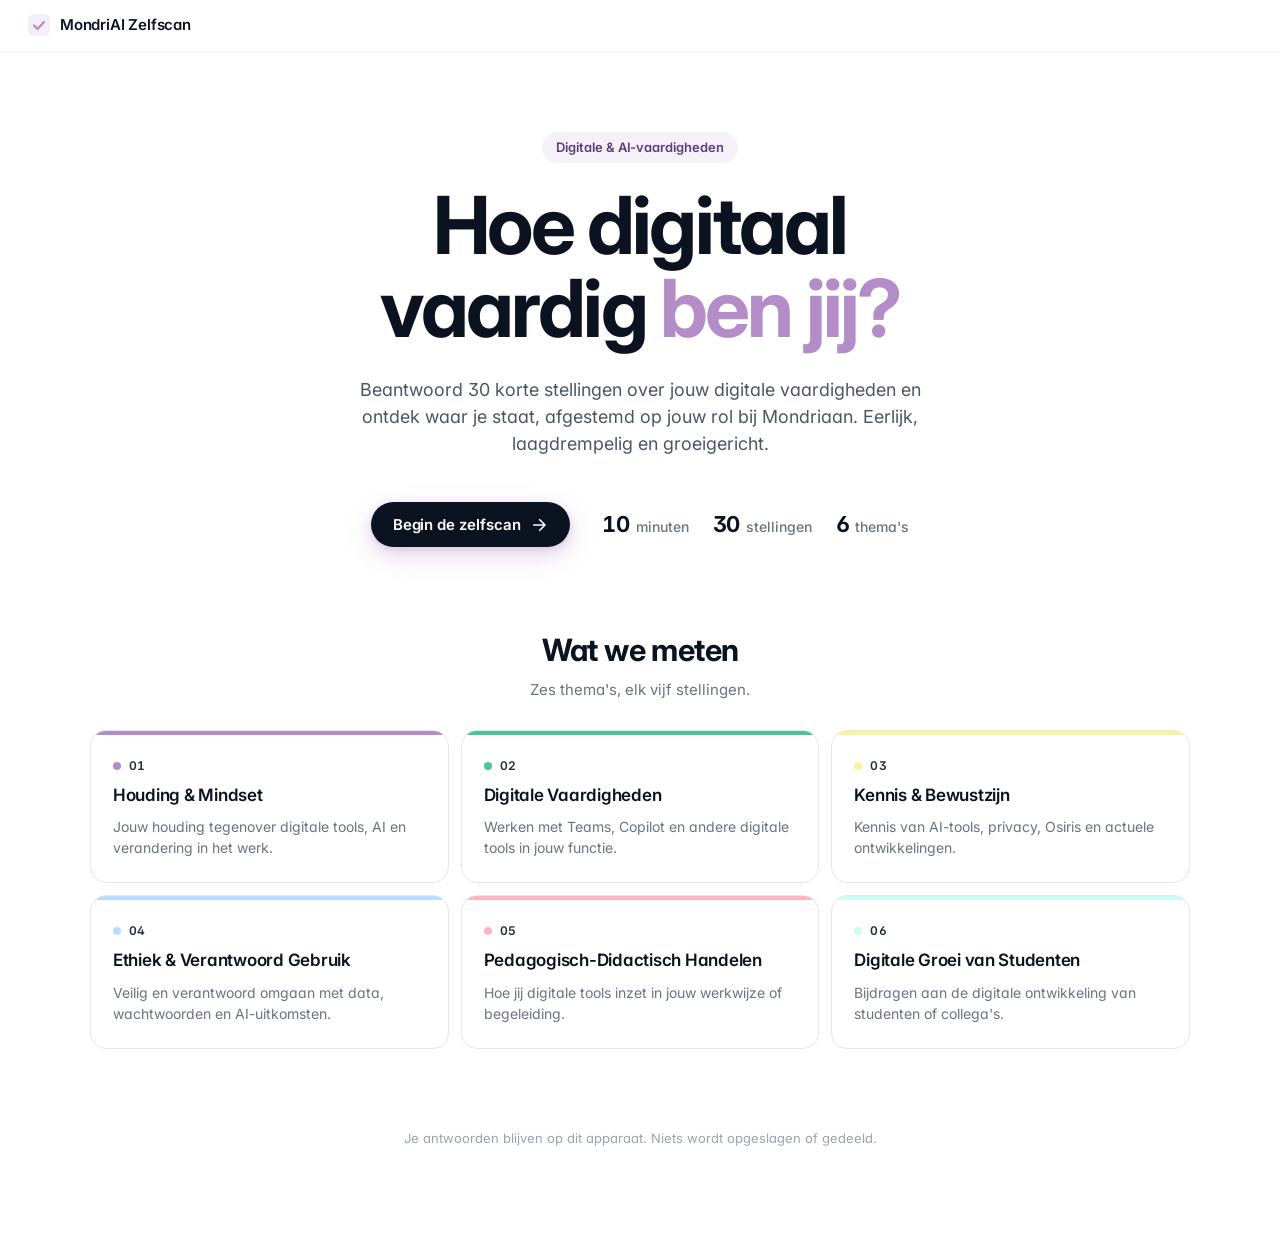
==== index.html @ 74b56e14 "Add files via upload" ====
<!DOCTYPE html>
<html lang="nl">
<head>
<meta charset="UTF-8">
<meta name="viewport" content="width=device-width, initial-scale=1.0">
<title>MondriAI Zelfscan: Digitale Vaardigheden</title>
<link rel="preconnect" href="https://fonts.googleapis.com">
<link rel="preconnect" href="https://fonts.gstatic.com" crossorigin>
<link href="https://fonts.googleapis.com/css2?family=Inter:wght@400;500;600;700;800&display=swap" rel="stylesheet">
<style>
*, *::before, *::after { box-sizing: border-box; margin: 0; padding: 0; }

:root {
  --accent:      #B48CC8;
  --accent-2:    #46C891;
  --soft-red:    #FFB4BE;
  --soft-yellow: #FFF09B;
  --soft-blue:   #B9DCFF;
  --accent-soft: color-mix(in oklab, var(--accent) 20%, white);
  --accent-tint: color-mix(in oklab, var(--accent) 12%, white);
  --accent-ink:  #5B3D7A;
  --bg:          #FFFFFF;
  --bg-2:        #FAFBFC;
  --surface:     #FFFFFF;
  --surface-2:   #F5F7FA;
  --ink:         #0B1220;
  --ink-2:       #1F2937;
  --ink-3:       #4B5563;
  --ink-mute:    #6B7280;
  --ink-faint:   #9CA3AF;
  --line:        #E5E7EB;
  --line-soft:   #F0F2F5;
  --shadow-sm:   0 1px 2px rgba(15,23,42,.04);
  --shadow-md:   0 2px 8px rgba(15,23,42,.06), 0 1px 2px rgba(15,23,42,.04);
  --shadow-lg:   0 16px 40px rgba(15,23,42,.08), 0 2px 8px rgba(15,23,42,.04);
  --shadow-accent: 0 8px 24px color-mix(in oklab, var(--accent) 38%, transparent),
                   0 2px 6px color-mix(in oklab, var(--accent) 28%, transparent);
}
html, body { min-height: 100vh; }
body {
  font-family: "Inter", -apple-system, BlinkMacSystemFont, "SF Pro Text", system-ui, sans-serif;
  background: var(--bg); color: var(--ink);
  font-size: 16px; line-height: 1.5;
  -webkit-font-smoothing: antialiased;
  font-feature-settings: "cv11","ss01";
  display: flex; flex-direction: column; min-height: 100vh;
}

/* ─── TOPBAR ─── */
.topbar {
  display: grid; grid-template-columns: 200px 1fr 200px;
  align-items: center; gap: 24px; padding: 14px 28px;
  background: color-mix(in oklab, var(--bg) 80%, transparent);
  backdrop-filter: saturate(180%) blur(20px);
  -webkit-backdrop-filter: saturate(180%) blur(20px);
  border-bottom: 1px solid var(--line-soft);
  position: sticky; top: 0; z-index: 10;
}
.brand { display: flex; align-items: center; gap: 10px; color: var(--accent); }
.brand-name { font-size: 15px; font-weight: 600; letter-spacing: -0.012em; color: var(--ink); }
.topbar-center { display: flex; align-items: center; justify-content: center; gap: 14px; }
.tb-counter { font-variant-numeric: tabular-nums; font-size: 13px; color: var(--ink-mute); font-weight: 500; white-space: nowrap; }
.tb-counter-current { color: var(--ink); font-weight: 700; }
.tb-progress { flex: 1; max-width: 260px; height: 4px; background: var(--line); border-radius: 999px; overflow: hidden; }
.tb-progress-fill { height: 100%; background: linear-gradient(90deg, var(--accent), var(--accent-2)); border-radius: 999px; transition: width .45s cubic-bezier(.2,.0,.1,1); }
.tb-theme { font-size: 13px; color: var(--ink-2); font-weight: 500; white-space: nowrap; overflow: hidden; text-overflow: ellipsis; max-width: 200px; }
.tb-label { font-size: 13px; color: var(--ink-mute); font-weight: 500; }
.topbar-end { display: flex; justify-content: flex-end; }

/* ─── BUTTONS ─── */
.btn-primary {
  appearance: none; border: 0; background: var(--ink); color: #fff;
  font-family: inherit; font-size: 15px; font-weight: 600; letter-spacing: -0.005em;
  padding: 13px 22px; border-radius: 999px; cursor: pointer;
  display: inline-flex; align-items: center; gap: 10px;
  box-shadow: var(--shadow-accent);
  transition: transform .12s ease, box-shadow .15s ease;
}
.btn-primary:hover { transform: translateY(-1px); box-shadow: 0 12px 28px color-mix(in oklab, var(--accent) 48%, transparent), 0 2px 8px color-mix(in oklab, var(--accent) 30%, transparent); }
.btn-primary:active { transform: translateY(0); }
.btn-primary:disabled { opacity: .45; cursor: not-allowed; transform: none; box-shadow: var(--shadow-sm); }
.btn-secondary {
  appearance: none; background: var(--surface); border: 1px solid var(--line); color: var(--ink);
  font-family: inherit; font-size: 15px; font-weight: 600;
  padding: 12px 22px; border-radius: 999px; cursor: pointer;
  box-shadow: var(--shadow-sm); transition: background .15s ease, border-color .15s ease;
}
.btn-secondary:hover { background: var(--surface-2); border-color: var(--ink-faint); }
.ghost-btn {
  appearance: none; background: transparent; border: 0; color: var(--ink-3);
  font-family: inherit; font-size: 14px; font-weight: 500; cursor: pointer;
  padding: 8px 12px; border-radius: 8px;
  display: inline-flex; align-items: center; gap: 6px;
  transition: background .12s ease, color .12s ease;
}
.ghost-btn:hover { background: var(--line-soft); color: var(--ink); }

kbd {
  display: inline-flex; align-items: center; justify-content: center;
  min-width: 18px; height: 20px; padding: 0 5px;
  background: var(--surface); border: 1px solid var(--line); border-bottom-width: 2px;
  border-radius: 5px; font: 600 11px/1 inherit; color: var(--ink-3);
}

/* ─── SCREENS ─── */
.screen { display: none; flex: 1; }
.screen.active { display: flex; flex-direction: column; }
@keyframes fadeUp { from { opacity:0; transform:translateY(12px); } to { opacity:1; transform:none; } }
.screen.active { animation: fadeUp .28s ease; }

/* ─── WELCOME ─── */
.welcome { flex: 1; width: 100%; flex-direction: column; align-items: center; padding: 80px 32px 96px; gap: 80px; }
.welcome-hero { max-width: 760px; width: 100%; text-align: center; display: flex; flex-direction: column; align-items: center; gap: 20px; }
.pre-title { display: inline-flex; align-items: center; padding: 6px 14px; background: var(--accent-tint); color: var(--accent-ink); border-radius: 999px; font-size: 13px; font-weight: 600; letter-spacing: -0.005em; }
.welcome-title { margin: 0; font-size: clamp(44px, 6.5vw, 80px); font-weight: 700; line-height: 1.04; letter-spacing: -0.035em; color: var(--ink); text-wrap: balance; }
.title-accent { color: var(--accent); }
.welcome-lead { margin: 8px 0 0; font-size: clamp(17px, 1.4vw, 20px); line-height: 1.5; color: var(--ink-3); max-width: 580px; text-wrap: pretty; }
.welcome-cta-row { margin-top: 24px; display: flex; align-items: center; gap: 32px; flex-wrap: wrap; justify-content: center; }
.welcome-stats { display: flex; align-items: center; gap: 24px; }
.stat { display: flex; align-items: baseline; gap: 6px; }
.stat-num { font-size: 22px; font-weight: 700; color: var(--ink); letter-spacing: -0.02em; font-variant-numeric: tabular-nums; }
.stat-label { font-size: 14px; color: var(--ink-mute); font-weight: 500; }
.welcome-themes { width: 100%; max-width: 1100px; display: flex; flex-direction: column; gap: 28px; }
.welcome-themes-head { text-align: center; display: flex; flex-direction: column; gap: 6px; }
.welcome-h2 { margin: 0; font-size: clamp(24px, 2.4vw, 32px); font-weight: 700; letter-spacing: -0.02em; color: var(--ink); }
.welcome-h2-sub { margin: 0; font-size: 15px; color: var(--ink-mute); }
.theme-grid { display: grid; grid-template-columns: repeat(3, 1fr); gap: 12px; }
.theme-card { background: var(--surface); border: 1px solid var(--line); border-radius: 16px; padding: 22px 22px 24px; display: flex; flex-direction: column; gap: 8px; transition: border-color .2s ease, transform .15s ease, box-shadow .2s ease; position: relative; overflow: hidden; }
.theme-card::before { content: ""; position: absolute; top: 0; left: 0; right: 0; height: 4px; background: var(--theme-tint, var(--accent)); }
.theme-card:hover { border-color: color-mix(in oklab, var(--theme-tint, var(--accent)) 40%, var(--line)); transform: translateY(-1px); box-shadow: var(--shadow-md); }
.theme-card-num { font-size: 12px; font-weight: 600; color: var(--ink-2); font-variant-numeric: tabular-nums; letter-spacing: 0.02em; display: inline-flex; align-items: center; gap: 8px; padding-top: 4px; }
.theme-card-num::before { content: ""; width: 8px; height: 8px; border-radius: 999px; background: var(--theme-tint, var(--accent)); }
.theme-card-name { font-size: 17px; font-weight: 600; color: var(--ink); letter-spacing: -0.015em; }
.theme-card-desc { font-size: 14px; color: var(--ink-mute); line-height: 1.5; }
.welcome-foot { font-size: 13px; color: var(--ink-faint); text-align: center; }

/* ─── ROLE ─── */
.role-screen { align-items: center; justify-content: center; padding: 48px 32px; overflow-y: auto; flex-direction: column; }
.role-wrap { max-width: 640px; width: 100%; display: flex; flex-direction: column; gap: 24px; }
.page-title { font-size: clamp(28px, 3.5vw, 42px); font-weight: 700; letter-spacing: -0.028em; line-height: 1.1; color: var(--ink); }
.page-sub { font-size: 16px; color: var(--ink-3); line-height: 1.55; }
.roles-grid { display: grid; grid-template-columns: repeat(2, 1fr); gap: 12px; }
.role-card { background: var(--surface); border: 1.5px solid var(--line); border-radius: 16px; padding: 22px; cursor: pointer; transition: border-color .15s ease, box-shadow .15s ease, transform .12s ease; display: flex; flex-direction: column; gap: 6px; }
.role-card:hover { border-color: var(--accent); box-shadow: 0 0 0 3px var(--accent-tint); transform: translateY(-1px); }
.role-card.selected { border-color: var(--accent); background: var(--accent-tint); box-shadow: 0 0 0 3px color-mix(in oklab, var(--accent) 18%, transparent); }
.rc-icon { font-size: 28px; margin-bottom: 4px; }
.rc-code { font-size: 11px; font-weight: 700; color: var(--accent-ink); letter-spacing: 0.06em; text-transform: uppercase; }
.rc-name { font-size: 16px; font-weight: 700; color: var(--ink); letter-spacing: -0.012em; }
.rc-desc { font-size: 13px; color: var(--ink-mute); line-height: 1.4; }

/* ─── QUESTION ─── */
.question { flex: 1; width: 100%; align-items: center; justify-content: center; padding: 40px 32px; flex-direction: column; }
.question-container { width: 100%; max-width: 760px; display: flex; flex-direction: column; gap: 32px; }
.question-meta { display: flex; align-items: center; justify-content: space-between; }
.theme-tag { display: inline-flex; align-items: center; gap: 10px; padding: 6px 14px 6px 8px; background: var(--theme-tint, var(--accent-tint)); color: var(--ink); border-radius: 999px; font-size: 13px; font-weight: 600; letter-spacing: -0.005em; }
.theme-tag-num { font-variant-numeric: tabular-nums; background: rgba(255,255,255,.6); color: var(--ink); width: 22px; height: 22px; border-radius: 999px; display: grid; place-items: center; font-size: 11px; font-weight: 700; }
.theme-dots { display: flex; align-items: center; gap: 8px; }
.theme-dot { width: 8px; height: 8px; border-radius: 999px; background: var(--line); transition: all .25s ease; flex-shrink: 0; }
.theme-dot.is-current { background: var(--accent); width: 24px; }
.theme-dot.is-done { background: color-mix(in oklab, var(--accent) 50%, var(--line)); }
.question-text { margin: 0; font-size: clamp(28px, 3.6vw, 44px); font-weight: 700; line-height: 1.12; letter-spacing: -0.025em; color: var(--ink); text-wrap: balance; }
.choices { display: grid; grid-template-columns: 1fr 1fr 1fr; gap: 12px; }
.choice {
  appearance: none; background: var(--surface); border: 1.5px solid var(--line);
  border-radius: 16px; padding: 22px 18px;
  display: flex; flex-direction: column; align-items: center; gap: 8px;
  cursor: pointer; font-family: inherit; color: var(--ink);
  transition: all .15s ease;
}
.choice:hover { transform: translateY(-1px); }
.choice-nee:hover { background: color-mix(in oklab, var(--soft-red) 35%, white); border-color: var(--soft-red); }
.choice-misschien:hover { background: color-mix(in oklab, var(--soft-yellow) 35%, white); border-color: var(--soft-yellow); }
.choice-ja:hover { background: color-mix(in oklab, var(--accent-2) 18%, white); border-color: var(--accent-2); }
.choice.is-selected { transform: translateY(-1px); box-shadow: 0 10px 24px rgba(15,23,42,.08), 0 2px 6px rgba(15,23,42,.04); }
.choice-nee.is-selected { background: var(--soft-red); border-color: var(--soft-red); }
.choice-misschien.is-selected { background: var(--soft-yellow); border-color: var(--soft-yellow); }
.choice-ja.is-selected { background: var(--accent-2); border-color: var(--accent-2); }
.choice.is-selected .choice-key { background: rgba(255,255,255,.5); border-color: transparent; }
.choice-label { font-size: 18px; font-weight: 600; letter-spacing: -0.015em; }
.choice-key { display: inline-flex; align-items: center; justify-content: center; min-width: 22px; height: 22px; padding: 0 8px; background: var(--surface); border: 1px solid var(--line); border-bottom-width: 2px; border-radius: 6px; font-size: 12px; font-weight: 600; color: var(--ink-mute); }
.question-foot { display: flex; justify-content: space-between; align-items: center; }
.keyboard-hint { font-size: 13px; color: var(--ink-mute); display: inline-flex; align-items: center; gap: 6px; }

/* ─── KNOWLEDGE CHECK ─── */
.kq-screen { align-items: center; justify-content: center; padding: 40px 32px; overflow-y: auto; flex-direction: column; }
.kq-wrap { max-width: 640px; width: 100%; display: flex; flex-direction: column; gap: 12px; }
.kq-card { background: var(--surface); border: 1px solid var(--line); border-radius: 16px; padding: 28px; box-shadow: var(--shadow-md); }
.kq-header { display: flex; align-items: center; justify-content: space-between; margin-bottom: 14px; }
.kq-dom-info { display: flex; align-items: center; gap: 10px; }
.kq-dom-icon { font-size: 20px; }
.kq-dom-name { font-size: 15px; font-weight: 700; color: var(--ink); letter-spacing: -0.01em; }
.kq-level-badge { background: var(--accent-tint); color: var(--accent-ink); border-radius: 8px; padding: 5px 12px; font-size: 12px; font-weight: 700; letter-spacing: 0.02em; }
.kq-dom-dots { display: flex; gap: 8px; margin-bottom: 20px; }
.kq-dom-dot { width: 8px; height: 8px; border-radius: 999px; background: var(--line); transition: all .25s; flex-shrink: 0; }
.kq-dom-dot.done { background: color-mix(in oklab, var(--accent) 50%, var(--line)); }
.kq-dom-dot.active { background: var(--accent); width: 24px; }
.kq-q { font-size: 19px; font-weight: 700; color: var(--ink); line-height: 1.4; margin-bottom: 20px; letter-spacing: -0.012em; }
.kq-opts { display: flex; flex-direction: column; gap: 9px; }
.kq-opt { padding: 14px 18px; border: 1.5px solid var(--line); border-radius: 12px; cursor: pointer; font-size: 14px; font-family: inherit; transition: all .15s; background: var(--surface); text-align: left; font-weight: 500; color: var(--ink); width: 100%; }
.kq-opt:hover:not(:disabled) { border-color: var(--accent); background: var(--accent-tint); }
.kq-opt.correct { border-color: var(--accent-2); background: color-mix(in oklab, var(--accent-2) 15%, white); font-weight: 600; }
.kq-opt.wrong { border-color: var(--soft-red); background: color-mix(in oklab, var(--soft-red) 25%, white); font-weight: 600; }
.kq-opt.reveal { border-color: var(--accent-2); background: color-mix(in oklab, var(--accent-2) 10%, white); }
.kq-opt:disabled { cursor: default; }
.kq-exp { padding: 14px 16px; border-radius: 12px; font-size: 13px; line-height: 1.55; font-weight: 500; margin-top: 12px; }
.kq-exp.good { background: color-mix(in oklab, var(--accent-2) 12%, white); color: var(--ink-3); border: 1px solid color-mix(in oklab, var(--accent-2) 35%, white); }
.kq-exp.bad { background: color-mix(in oklab, var(--soft-red) 15%, white); color: var(--ink-3); border: 1px solid color-mix(in oklab, var(--soft-red) 40%, white); }
.kq-skip { text-align: center; font-size: 13px; color: var(--ink-faint); cursor: pointer; padding: 8px; }
.kq-skip:hover { color: var(--ink-mute); text-decoration: underline; }

/* ─── REPORT ─── */
.report-screen { padding: 56px 32px 96px; overflow-y: auto; justify-content: center; flex-direction: column; align-items: center; }
.report-container { width: 100%; max-width: 880px; display: flex; flex-direction: column; gap: 56px; }
.result-hero { text-align: center; display: flex; flex-direction: column; align-items: center; gap: 16px; }
.result-title { margin: 0; font-size: clamp(40px, 5.5vw, 64px); font-weight: 700; line-height: 1.05; letter-spacing: -0.03em; color: var(--ink); text-wrap: balance; }
.result-lead { margin: 0; font-size: 17px; line-height: 1.55; color: var(--ink-3); max-width: 560px; text-wrap: pretty; }
.score-card { margin-top: 16px; width: 100%; background: var(--surface); border: 1px solid var(--line); border-radius: 24px; padding: 32px 32px 28px; box-shadow: var(--shadow-md); display: flex; flex-direction: column; align-items: center; gap: 20px; }
.score-main { display: flex; align-items: baseline; gap: 4px; }
.score-num { font-size: clamp(72px, 9vw, 108px); font-weight: 700; color: var(--ink); letter-spacing: -0.04em; line-height: 1; font-variant-numeric: tabular-nums; }
.score-of { font-size: 22px; font-weight: 600; color: var(--ink-faint); letter-spacing: -0.02em; }
.score-bar { width: 100%; max-width: 360px; height: 8px; background: var(--line); border-radius: 999px; overflow: hidden; }
.score-bar-fill { height: 100%; background: linear-gradient(90deg, var(--accent), var(--accent-2)); border-radius: 999px; transition: width 1s cubic-bezier(.2,.0,.1,1); }
.score-meta { display: flex; align-items: stretch; gap: 28px; width: 100%; max-width: 520px; justify-content: center; margin-top: 4px; }
.score-meta-item { display: flex; flex-direction: column; gap: 2px; text-align: center; flex: 1; }
.score-meta-label { font-size: 12px; color: var(--ink-mute); font-weight: 500; text-transform: uppercase; letter-spacing: 0.04em; }
.score-meta-val { font-size: 15px; color: var(--ink); font-weight: 600; letter-spacing: -0.01em; }
.score-meta-divider { width: 1px; background: var(--line); }
.result-section { display: flex; flex-direction: column; gap: 20px; }
.result-section-head { display: flex; flex-direction: column; gap: 4px; }
.result-h2 { margin: 0; font-size: clamp(22px, 2.2vw, 28px); font-weight: 700; letter-spacing: -0.022em; color: var(--ink); }
.result-h2-sub { margin: 0; font-size: 15px; color: var(--ink-mute); }
.result-themes { display: flex; flex-direction: column; gap: 10px; }
.result-theme { background: var(--surface); border: 1px solid var(--line); border-radius: 16px; padding: 20px 24px; display: flex; flex-direction: column; gap: 12px; transition: border-color .15s ease; }
.result-theme:hover { border-color: color-mix(in oklab, var(--accent) 30%, var(--line)); }
.result-theme-head { display: flex; align-items: center; justify-content: space-between; gap: 16px; }
.result-theme-name { display: inline-flex; align-items: center; gap: 12px; font-size: 16px; font-weight: 600; color: var(--ink); letter-spacing: -0.01em; }
.result-theme-num { font-size: 12px; color: var(--ink-2); font-weight: 600; font-variant-numeric: tabular-nums; background: var(--theme-tint, var(--accent-tint)); padding: 3px 8px; border-radius: 6px; min-width: 28px; text-align: center; }
.result-theme-badge { font-size: 13px; font-weight: 700; color: var(--ink-2); background: var(--theme-tint, var(--accent-tint)); padding: 4px 10px; border-radius: 999px; white-space: nowrap; }
.result-theme-bar { height: 6px; background: var(--line); border-radius: 999px; overflow: hidden; }
.result-theme-bar-fill { height: 100%; background: var(--theme-tint, var(--accent)); border-radius: 999px; transition: width 1s cubic-bezier(.2,.0,.1,1); }
.result-theme-advice { margin: 4px 0 0; font-size: 14px; color: var(--ink-3); line-height: 1.55; }
.result-theme-next { padding: 12px 16px; background: var(--surface-2); border-radius: 10px; }
.result-theme-next-lbl { font-size: 11px; font-weight: 700; text-transform: uppercase; letter-spacing: 0.05em; color: var(--accent-ink); margin-bottom: 4px; }
.result-theme-next-text { font-size: 13px; color: var(--ink-3); line-height: 1.5; }
.next-grid { display: grid; grid-template-columns: repeat(3, 1fr); gap: 12px; }
.next-card { background: var(--surface); border: 1px solid var(--line); border-radius: 16px; padding: 22px; display: flex; flex-direction: column; gap: 8px; }
.next-num { width: 28px; height: 28px; border-radius: 999px; background: var(--accent-tint); color: var(--accent-ink); display: grid; place-items: center; font-size: 14px; font-weight: 700; }
.next-title { font-size: 16px; font-weight: 600; color: var(--ink); letter-spacing: -0.012em; margin-top: 4px; }
.next-text { font-size: 14px; color: var(--ink-mute); line-height: 1.55; }
.result-actions { display: flex; gap: 12px; justify-content: center; padding-top: 8px; }
.kq-result-summary { background: var(--surface); border: 1px solid var(--line); border-radius: 16px; padding: 20px 24px; display: flex; align-items: center; gap: 16px; box-shadow: var(--shadow-sm); }
.kq-ring { width: 48px; height: 48px; border-radius: 999px; display: grid; place-items: center; font-size: 14px; font-weight: 800; color: var(--ink); flex-shrink: 0; }
.kq-result-text { font-size: 14px; color: var(--ink-3); line-height: 1.55; }
.kq-result-text strong { color: var(--ink); font-weight: 700; display: block; margin-bottom: 2px; }

/* ─── RESPONSIVE ─── */
@media (max-width: 880px) {
  .topbar { grid-template-columns: auto 1fr auto; padding: 12px 16px; gap: 10px; }
  .tb-theme { display: none; }
  .tb-progress { max-width: 100%; }
  .welcome { padding: 48px 18px 64px; gap: 56px; }
  .welcome-cta-row { gap: 20px; flex-direction: column-reverse; }
  .welcome-stats { gap: 16px; }
  .theme-grid { grid-template-columns: 1fr; }
  .roles-grid { grid-template-columns: 1fr; }
  .question { padding: 24px 18px; }
  .question-container { gap: 24px; }
  .choices { grid-template-columns: 1fr; }
  .kq-screen { padding: 24px 18px; }
  .role-screen { padding: 32px 18px; }
  .report-screen { padding: 32px 18px 64px; }
  .report-container { gap: 40px; }
  .score-card { padding: 24px 20px; border-radius: 20px; }
  .next-grid { grid-template-columns: 1fr; }
}
@media print {
  .topbar, .result-actions { display: none !important; }
  body { background: white; }
  .score-card, .result-theme, .next-card { box-shadow: none; break-inside: avoid; }
}
</style>
</head>
<body>

<!-- TOPBAR -->
<header class="topbar" id="topbar">
  <div class="brand">
    <svg width="22" height="22" viewBox="0 0 22 22" fill="none" aria-hidden="true">
      <rect width="22" height="22" rx="6" fill="currentColor" opacity=".15"/>
      <path d="M6 11.5 L9.5 15 L16 8" stroke="currentColor" stroke-width="2.2" stroke-linecap="round" stroke-linejoin="round"/>
    </svg>
    <span class="brand-name">MondriAI Zelfscan</span>
  </div>
  <div class="topbar-center" id="tbCenter"></div>
  <div class="topbar-end" id="tbEnd"></div>
</header>

<main style="flex:1;display:flex;flex-direction:column;">

<!-- WELCOME -->
<div id="screen-welcome" class="screen active welcome">
  <div class="welcome-hero">
    <div class="pre-title">Digitale &amp; AI-vaardigheden</div>
    <h1 class="welcome-title">Hoe digitaal vaardig <span class="title-accent">ben jij?</span></h1>
    <p class="welcome-lead">Beantwoord 30 korte stellingen over jouw digitale vaardigheden en ontdek waar je staat, afgestemd op jouw rol bij Mondriaan. Eerlijk, laagdrempelig en groeigericht.</p>
    <div class="welcome-cta-row">
      <button class="btn-primary" onclick="goTo('role')">
        Begin de zelfscan
        <svg width="18" height="18" viewBox="0 0 24 24" fill="none" stroke="currentColor" stroke-width="2.2" stroke-linecap="round" stroke-linejoin="round" aria-hidden="true"><path d="M5 12h14M13 5l7 7-7 7"/></svg>
      </button>
      <div class="welcome-stats">
        <div class="stat"><div class="stat-num">10</div><div class="stat-label">minuten</div></div>
        <div class="stat"><div class="stat-num">30</div><div class="stat-label">stellingen</div></div>
        <div class="stat"><div class="stat-num">6</div><div class="stat-label">thema's</div></div>
      </div>
    </div>
  </div>
  <div class="welcome-themes">
    <div class="welcome-themes-head">
      <h2 class="welcome-h2">Wat we meten</h2>
      <p class="welcome-h2-sub">Zes thema's, elk vijf stellingen.</p>
    </div>
    <div class="theme-grid" id="themeGrid"></div>
  </div>
  <footer class="welcome-foot">Je antwoorden blijven op dit apparaat. Niets wordt opgeslagen of gedeeld.</footer>
</div>

<!-- ROLE -->
<div id="screen-role" class="screen role-screen">
  <div class="role-wrap">
    <h1 class="page-title">Wat is jouw rol?</h1>
    <p class="page-sub">Kies de functiegroep die het beste bij jou past. De stellingen worden op jouw rol afgestemd.</p>
    <div class="roles-grid" id="rolesGrid"></div>
    <button class="btn-primary" id="btnNext" onclick="startScan()" disabled>
      Volgende
      <svg width="18" height="18" viewBox="0 0 24 24" fill="none" stroke="currentColor" stroke-width="2.2" stroke-linecap="round" stroke-linejoin="round" aria-hidden="true"><path d="M5 12h14M13 5l7 7-7 7"/></svg>
    </button>
  </div>
</div>

<!-- QUESTION -->
<div id="screen-question" class="screen question">
  <div class="question-container">
    <div class="question-meta">
      <div class="theme-tag" id="qThemeTag">
        <span class="theme-tag-num" id="qThemeNum">01</span>
        <span class="theme-tag-name" id="qThemeName"></span>
      </div>
      <div class="theme-dots" id="qDomainDots"></div>
    </div>
    <h2 class="question-text" id="qText"></h2>
    <div class="choices">
      <button class="choice choice-nee" id="choiceNee" onclick="doAnswer('no')">
        <span class="choice-label">Nee</span>
        <kbd class="choice-key">←</kbd>
      </button>
      <button class="choice choice-misschien" id="choiceMisschien" onclick="doAnswer('maybe')">
        <span class="choice-label">Geen mening</span>
        <kbd class="choice-key">↓</kbd>
      </button>
      <button class="choice choice-ja" id="choiceJa" onclick="doAnswer('yes')">
        <span class="choice-label">Ja</span>
        <kbd class="choice-key">→</kbd>
      </button>
    </div>
    <div class="question-foot">
      <button class="ghost-btn" id="btnBack" onclick="prevQ()" style="visibility:hidden">
        <svg width="14" height="14" viewBox="0 0 24 24" fill="none" stroke="currentColor" stroke-width="2" stroke-linecap="round" stroke-linejoin="round" aria-hidden="true"><path d="M19 12H5M12 19l-7-7 7-7"/></svg>
        Vorige
      </button>
      <span class="keyboard-hint">
        <kbd>←</kbd> <kbd>↓</kbd> <kbd>→</kbd> om te antwoorden
      </span>
    </div>
  </div>
</div>

<!-- KNOWLEDGE CHECK -->
<div id="screen-kq" class="screen kq-screen">
  <div class="kq-wrap">
    <div class="kq-card">
      <div class="kq-header">
        <div class="kq-dom-info">
          <span class="kq-dom-icon" id="kqDomIcon">🧠</span>
          <span class="kq-dom-name" id="kqDomName">Houding &amp; Mindset</span>
        </div>
        <span class="kq-level-badge" id="kqLevelBadge">A1</span>
      </div>
      <div class="kq-dom-dots" id="kqDomDots"></div>
      <p class="kq-q" id="kqText"></p>
      <div class="kq-opts" id="kqOpts"></div>
      <div id="kqExp" style="display:none"></div>
    </div>
    <button class="btn-primary" id="btnKqNext" onclick="nextKQ()" style="display:none">
      Volgende
      <svg width="18" height="18" viewBox="0 0 24 24" fill="none" stroke="currentColor" stroke-width="2.2" stroke-linecap="round" stroke-linejoin="round" aria-hidden="true"><path d="M5 12h14M13 5l7 7-7 7"/></svg>
    </button>
    <div class="kq-skip" onclick="skipKQ()">Kennischeck overslaan en direct naar rapport</div>
  </div>
</div>

<!-- REPORT -->
<div id="screen-report" class="screen report-screen">
  <div class="report-container">
    <div class="result-hero" id="rHero"></div>
    <div id="rKq" style="display:none"></div>
    <div class="result-section">
      <div class="result-section-head">
        <h2 class="result-h2">Per thema</h2>
        <p class="result-h2-sub">Gebaseerd op jouw antwoorden.</p>
      </div>
      <div class="result-themes" id="rDomains"></div>
    </div>
    <div class="result-section">
      <div class="result-section-head">
        <h2 class="result-h2">Volgende stap</h2>
        <p class="result-h2-sub">Drie kleine stappen, deze week nog.</p>
      </div>
      <div class="next-grid">
        <div class="next-card">
          <div class="next-num">1</div>
          <div class="next-title">Kies één thema</div>
          <div class="next-text">Begin bij het thema waar de winst voor jou het grootst voelt.</div>
        </div>
        <div class="next-card">
          <div class="next-num">2</div>
          <div class="next-title">Spreek een collega aan</div>
          <div class="next-text">Iemand in je team weet er meer van. Vraag of je een keer mee mag kijken.</div>
        </div>
        <div class="next-card">
          <div class="next-num">3</div>
          <div class="next-title">Plan 30 minuten</div>
          <div class="next-text">Blok komende week tijd in je agenda om concreet te oefenen.</div>
        </div>
      </div>
    </div>
    <div class="result-actions">
      <button class="btn-primary" onclick="window.print()">
        Resultaat opslaan
        <svg width="16" height="16" viewBox="0 0 24 24" fill="none" stroke="currentColor" stroke-width="2.2" stroke-linecap="round" stroke-linejoin="round" aria-hidden="true"><path d="M21 15v4a2 2 0 0 1-2 2H5a2 2 0 0 1-2-2v-4M7 10l5 5 5-5M12 15V3"/></svg>
      </button>
      <button class="btn-secondary" onclick="restart()">Opnieuw doen</button>
    </div>
  </div>
</div>

</main>

<script>
// ─── ROLLEN ────────────────────────────────────────────────────────────────
const ROLES = {
  OP:  { name:'Onderwijzend Personeel',          desc:'Docenten, instructeurs, praktijkbegeleiders, SLB\'ers', color:'#1E6E0F', icon:'📚' },
  DOP: { name:'Direct Onderwijsondersteunend',   desc:'Onderwijsassistenten, OLC-medewerkers',                color:'#0D6E73', icon:'🤝' },
  IOP: { name:'Indirect Onderwijsondersteunend', desc:'HR, financiën, facilitair, communicatie, ICT',        color:'#7B4F0C', icon:'⚙️' },
  MAN: { name:'Directie & Management',           desc:'Afdelingshoofden, teamleiders, directieleden',        color:'#8B1A1A', icon:'🏛️' },
};

// ─── 6 DOMEINEN ────────────────────────────────────────────────────────────
// ped & student labels worden per rol overschreven in DOM_LABELS
const DOMAINS_BASE = {
  houding:      { icon:'🧠', color:'#1A73E8', light:'#E8F0FE' },
  vaardigheden: { icon:'💻', color:'#1E8E3E', light:'#E6F4EA' },
  kennis:       { icon:'📖', color:'#B45309', light:'#FEF3C7' },
  ethiek:       { icon:'⚖️', color:'#7B3F9E', light:'#F5F0FF' },
  ped:          { icon:'🎓', color:'#C5221F', light:'#FCE8E6' },
  student:      { icon:'🌱', color:'#0D6E73', light:'#E1F5EE' },
};

const DOM_LABELS = {
  OP:  { houding:'Houding & Mindset', vaardigheden:'Digitale Vaardigheden', kennis:'Kennis & Bewustzijn', ethiek:'Ethiek & Verantwoord Gebruik', ped:'Pedagogisch-Didactisch Handelen', student:'Digitale Groei van Studenten' },
  DOP: { houding:'Houding & Mindset', vaardigheden:'Digitale Vaardigheden', kennis:'Kennis & Bewustzijn', ethiek:'Ethiek & Verantwoord Gebruik', ped:'Begeleidend Handelen',              student:'Zelfredzaamheid van Studenten' },
  IOP: { houding:'Houding & Mindset', vaardigheden:'Digitale Vaardigheden', kennis:'Kennis & Bewustzijn', ethiek:'Ethiek & Verantwoord Gebruik', ped:'Professioneel Handelen',             student:'Bijdrage aan Digitale Ontwikkeling' },
  MAN: { houding:'Houding & Mindset', vaardigheden:'Digitale Vaardigheden', kennis:'Kennis & Bewustzijn', ethiek:'Ethiek & Verantwoord Gebruik', ped:'Leiderschapshandelen',               student:'Teamontwikkeling & Beleid' },
};

const LEVELS = ['A1','A2','B1','B2'];

const LEVEL_INFO = {
  A1: { name:'Beginner',   color:'#5B8DB8', pct:20 },
  A2: { name:'Ontdekker',  color:'#3A7BAD', pct:40 },
  B1: { name:'Toepasser',  color:'#1B5E8A', pct:65 },
  B2: { name:'Deskundige', color:'#134671', pct:85 },
  C1: { name:'Kartrekker', color:'#0B2B4E', pct:100 },
};

// ─── VRAGEN ────────────────────────────────────────────────────────────────
// lv = niveau (A1/A2/B1/B2), inv = true → NEE is het positieve antwoord
// 30 vragen per rol: 5 per domein, verdeeld over niveaus A1(×2), A2, B1, B2
// ~7 vragen zijn inv:true, verspreid over domeinen

const Q = {

// ══════════════════════════════════════════════════════
// ONDERWIJZEND PERSONEEL (OP)
// ══════════════════════════════════════════════════════
OP: {
  houding: [
    { lv:'A1', inv:false, t:'Ik sta open voor het gebruik van digitale tools in mijn werk als docent.' },
    { lv:'A1', inv:true,  t:'Ik vind het moeilijk om bij te houden wat er digitaal verandert in het onderwijs.' },
    { lv:'A2', inv:false, t:'Als er een nieuwe digitale tool beschikbaar komt, probeer ik die zelf eens uit.' },
    { lv:'B1', inv:false, t:'Ik zie het als mijn eigen verantwoordelijkheid om mijn digitale vaardigheden bij te houden, ook buiten verplichte scholing.' },
    { lv:'B2', inv:false, t:'Ik inspireer collega\'s actief door mijn enthousiasme voor digitale vernieuwing te delen.' },
  ],
  vaardigheden: [
    { lv:'A1', inv:false, t:'Ik kan zelfstandig werken met de digitale tools die op school beschikbaar zijn, zoals Teams of Moodle.' },
    { lv:'A1', inv:true,  t:'Ik heb moeite om Copilot te openen en er een duidelijke vraag aan te stellen.' },
    { lv:'A2', inv:false, t:'Ik gebruik Copilot om mijn werk te ondersteunen, bijvoorbeeld bij het schrijven of samenvatten van teksten.' },
    { lv:'B1', inv:false, t:'Ik kies bewust een digitale tool die past bij het leerdoel van mijn les en pas mijn keuze aan als iets beter werkt.' },
    { lv:'B2', inv:false, t:'Ik gebruik data of digitale tools om mijn lessen te evalueren en structureel te verbeteren.' },
  ],
  kennis: [
    { lv:'A1', inv:false, t:'Ik weet wat Copilot is en begrijp globaal hoe AI-tools werken.' },
    { lv:'A1', inv:true,  t:'Ik weet niet wat de AVG betekent voor het gebruik van studentgegevens in digitale tools.' },
    { lv:'A2', inv:false, t:'Ik weet welke AI-tools mijn studenten gebruiken bij het maken van opdrachten.' },
    { lv:'B1', inv:false, t:'Ik weet welke digitale tools door de school zijn goedgekeurd voor gebruik met studentdata.' },
    { lv:'B2', inv:false, t:'Ik volg actuele ontwikkelingen op het gebied van AI in het onderwijs goed genoeg om mee te praten over schoolbeleid.' },
  ],
  ethiek: [
    { lv:'A1', inv:false, t:'Ik voer geen persoonsgegevens van studenten in bij Copilot of andere externe AI-tools.' },
    { lv:'A1', inv:true,  t:'Als Copilot een antwoord geeft, gebruik ik dat altijd direct zonder het te controleren op juistheid.' },
    { lv:'A2', inv:false, t:'Ik bespreek met studenten wat de schoolregels zijn rondom het gebruik van AI bij opdrachten.' },
    { lv:'B1', inv:false, t:'Ik overweeg bewust ethische aspecten zoals bias, auteursrecht en privacy als ik AI inzet in mijn lessen.' },
    { lv:'B2', inv:true,  t:'Ik laat het opstellen van afspraken over verantwoord AI-gebruik over aan de ICT-afdeling; dat is niet mijn taak.' },
  ],
  ped: [
    { lv:'A1', inv:false, t:'Ik denk na over hoe een digitale tool het leerproces van studenten kan verbeteren, voordat ik hem gebruik.' },
    { lv:'A1', inv:true,  t:'Ik gebruik digitale tools in de les vooral omdat het makkelijk is, niet vanwege het leereffect.' },
    { lv:'A2', inv:false, t:'Ik pas mijn instructie en werkvorm aan op de digitale tools die ik gebruik in de les.' },
    { lv:'B1', inv:false, t:'Ik gebruik formatieve data, zoals quizresultaten of voortgangsrapportages, om mijn lessen bij te sturen.' },
    { lv:'B2', inv:false, t:'Ik ontwerp opdrachten waarbij studenten zelf actief en creatief met digitale tools aan de slag gaan.' },
  ],
  student: [
    { lv:'A1', inv:false, t:'Als een student Copilot of een andere AI-tool verkeerd inzet, spreek ik hem of haar daarop aan.' },
    { lv:'A1', inv:true,  t:'Ik vind het niet mijn taak als docent om studenten te leren hoe ze digitaal vaardig worden.' },
    { lv:'A2', inv:false, t:'Ik leer studenten hoe ze online bronnen kunnen beoordelen op betrouwbaarheid.' },
    { lv:'B1', inv:false, t:'Ik bouw in mijn lessen bewust momenten in waarbij studenten digitale vaardigheden oefenen.' },
    { lv:'B2', inv:false, t:'Ik bereid studenten gericht voor op de digitale werkelijkheid van hun beroep, inclusief verantwoord gebruik van AI.' },
  ],
},

// ══════════════════════════════════════════════════════
// DIRECT ONDERWIJSONDERSTEUNEND (DOP)
// ══════════════════════════════════════════════════════
DOP: {
  houding: [
    { lv:'A1', inv:false, t:'Ik sta open voor het gebruik van digitale tools om studenten beter te begeleiden.' },
    { lv:'A1', inv:true,  t:'Ik vind het moeilijk bij te houden welke digitale tools studenten en docenten gebruiken.' },
    { lv:'A2', inv:false, t:'Als ik een nieuwe digitale tool tegenkom die de begeleiding kan verbeteren, probeer ik die zelf uit.' },
    { lv:'B1', inv:false, t:'Ik zie het als mijn verantwoordelijkheid om mijn digitale vaardigheden bij te houden voor mijn begeleidingsrol.' },
    { lv:'B2', inv:false, t:'Ik deel mijn ervaringen met digitale tools actief met collega\'s om samen beter te worden.' },
  ],
  vaardigheden: [
    { lv:'A1', inv:false, t:'Ik kan zelfstandig werken met de digitale begeleidingssystemen van de school, zoals Teams, Moodle of Osiris.' },
    { lv:'A1', inv:true,  t:'Ik vind het lastig om Copilot te gebruiken voor taken in mijn begeleidingswerk.' },
    { lv:'A2', inv:false, t:'Ik gebruik Copilot om begeleidingsteksten te schrijven of informatie snel op te zoeken.' },
    { lv:'B1', inv:false, t:'Ik gebruik digitale tools gericht om begeleidingsgesprekken voor te bereiden of voortgang te monitoren.' },
    { lv:'B2', inv:false, t:'Ik gebruik data uit Osiris structureel om de begeleiding van studenten te verbeteren.' },
  ],
  kennis: [
    { lv:'A1', inv:false, t:'Ik weet wat Copilot is en begrijp globaal hoe AI-tools werken.' },
    { lv:'A1', inv:true,  t:'Ik weet niet wat de AVG betekent voor het gebruik van studentgegevens in mijn begeleidingswerk.' },
    { lv:'A2', inv:false, t:'Ik weet welke digitale tools studenten en docenten op onze school gebruiken.' },
    { lv:'B1', inv:false, t:'Ik weet welke digitale systemen zijn goedgekeurd voor gebruik met studentdata.' },
    { lv:'B2', inv:false, t:'Ik ken de actuele ontwikkelingen in digitale begeleiding goed genoeg om collega\'s te informeren.' },
  ],
  ethiek: [
    { lv:'A1', inv:false, t:'Ik voer geen persoonsgegevens van studenten in bij Copilot of andere externe AI-tools.' },
    { lv:'A1', inv:true,  t:'Als een AI-tool mij iets adviseert over een student, volg ik dat altijd op zonder extra controle.' },
    { lv:'A2', inv:false, t:'Ik weet hoe ik veilig en privacyvriendelijk omga met studentgegevens in digitale systemen.' },
    { lv:'B1', inv:false, t:'Ik overweeg bewust de privacy en ethische aspecten als ik AI of data gebruik in de begeleiding.' },
    { lv:'B2', inv:true,  t:'Ik laat afspraken over veilig datagebruik over aan de ICT-afdeling; dat is niet mijn verantwoordelijkheid.' },
  ],
  ped: [
    { lv:'A1', inv:false, t:'Ik denk na over hoe een digitale tool de begeleiding van studenten concreet kan verbeteren.' },
    { lv:'A1', inv:true,  t:'Ik gebruik digitale systemen in mijn begeleiding omdat het nu eenmaal zo werkt, zonder na te denken over het effect.' },
    { lv:'A2', inv:false, t:'Ik pas mijn begeleidingsaanpak aan op de digitale behoeften van de individuele student.' },
    { lv:'B1', inv:false, t:'Ik gebruik voortgangsdata om gerichte begeleiding te geven die aansluit bij de actuele situatie van de student.' },
    { lv:'B2', inv:false, t:'Ik ontwerp begeleidingsstructuren waarbij studenten tegelijk digitale zelfredzaamheid ontwikkelen.' },
  ],
  student: [
    { lv:'A1', inv:false, t:'Als een student vastloopt met een digitaal systeem of tool, help ik hem of haar op weg.' },
    { lv:'A1', inv:true,  t:'Ik vind het niet mijn taak om studenten digitaal zelfredzamer te maken.' },
    { lv:'A2', inv:false, t:'Ik stimuleer studenten om zelf oplossingen te zoeken bij digitale problemen, in plaats van het over te nemen.' },
    { lv:'B1', inv:false, t:'Ik bouw in mijn begeleiding bewust momenten in waarbij studenten digitale vaardigheden oefenen.' },
    { lv:'B2', inv:false, t:'Ik bereid studenten voor op de digitale werkpraktijk van hun toekomstige beroep.' },
  ],
},

// ══════════════════════════════════════════════════════
// INDIRECT ONDERWIJSONDERSTEUNEND (IOP)
// ══════════════════════════════════════════════════════
IOP: {
  houding: [
    { lv:'A1', inv:false, t:'Ik sta open voor nieuwe digitale tools en systemen die mijn werk kunnen verbeteren.' },
    { lv:'A1', inv:true,  t:'Ik vind het lastig om bij te houden wat er digitaal verandert in mijn vakgebied.' },
    { lv:'A2', inv:false, t:'Als de school een nieuw digitaal systeem introduceert, ga ik er zelf actief mee aan de slag.' },
    { lv:'B1', inv:false, t:'Ik zie het als mijn eigen verantwoordelijkheid om mijn digitale vaardigheden bij te houden, ook buiten verplichte training.' },
    { lv:'B2', inv:false, t:'Ik deel mijn digitale kennis actief met collega\'s om samen efficiënter te werken.' },
  ],
  vaardigheden: [
    { lv:'A1', inv:false, t:'Ik kan zelfstandig werken met de digitale systemen die voor mijn functie beschikbaar zijn.' },
    { lv:'A1', inv:true,  t:'Ik vind het lastig om Copilot te gebruiken voor administratieve of ondersteunende taken.' },
    { lv:'A2', inv:false, t:'Ik gebruik Copilot om terugkerende taken sneller te doen, zoals teksten schrijven of samenvatten.' },
    { lv:'B1', inv:false, t:'Ik automatiseer terugkerende digitale taken om mijn werk efficiënter te maken.' },
    { lv:'B2', inv:false, t:'Ik bouw rapportages of dashboards om mijn werkresultaten inzichtelijk te maken voor collega\'s of leidinggevenden.' },
  ],
  kennis: [
    { lv:'A1', inv:false, t:'Ik weet dat Copilot en andere AI-tools bestaan en begrijp globaal wat ze doen.' },
    { lv:'A1', inv:true,  t:'Ik weet niet welke gegevens ik wel en niet mag invoeren in AI-tools zoals Copilot.' },
    { lv:'A2', inv:false, t:'Ik weet wat phishing is en hoe ik een verdachte e-mail herken.' },
    { lv:'B1', inv:false, t:'Ik ken het privacybeleid van de school goed genoeg om veilig met gevoelige gegevens te werken.' },
    { lv:'B2', inv:false, t:'Ik ken de relevante wet- en regelgeving, zoals de AVG en NIS2, die van toepassing is op mijn werk.' },
  ],
  ethiek: [
    { lv:'A1', inv:false, t:'Ik gebruik sterke, unieke wachtwoorden voor mijn werkaccounts.' },
    { lv:'A1', inv:true,  t:'Ik voer soms vertrouwelijke organisatiegegevens in bij Copilot of andere gratis AI-tools.' },
    { lv:'A2', inv:false, t:'Ik gebruik tweestapsverificatie (2FA) op mijn werkaccounts.' },
    { lv:'B1', inv:false, t:'Ik denk bewust na over de privacy-implicaties voordat ik gegevens deel of invoer in een digitaal systeem.' },
    { lv:'B2', inv:false, t:'Ik adviseer collega\'s actief over veilig en ethisch gebruik van digitale tools en AI.' },
  ],
  ped: [
    { lv:'A1', inv:false, t:'Ik gebruik digitale tools actief om mijn werkprocessen te ondersteunen en te verbeteren.' },
    { lv:'A1', inv:true,  t:'Ik doe mijn werk het liefst op de manier waarop ik het altijd gedaan heb, zonder digitale aanpassingen.' },
    { lv:'A2', inv:false, t:'Als ik verbeterpunten zie in een digitaal werkproces, deel ik die met mijn leidinggevende of collega\'s.' },
    { lv:'B1', inv:false, t:'Ik neem initiatief bij het verbeteren van digitale werkprocessen in mijn team of afdeling.' },
    { lv:'B2', inv:false, t:'Ik leid of coördineer verbeterprojecten op het gebied van digitale systemen of werkprocessen.' },
  ],
  student: [
    { lv:'A1', inv:false, t:'Als een collega vastloopt met een digitaal systeem, help ik hem of haar op weg.' },
    { lv:'A1', inv:true,  t:'Ik vind het niet mijn taak om collega\'s te helpen bij het gebruik van digitale tools.' },
    { lv:'A2', inv:false, t:'Ik deel handige digitale werkwijzen en tips actief met collega\'s.' },
    { lv:'B1', inv:false, t:'Ik draag actief bij aan de digitale ontwikkeling van mijn team of afdeling.' },
    { lv:'B2', inv:false, t:'Ik vertaal digitale inzichten en data naar concrete verbetervoorstellen voor de organisatie.' },
  ],
},

// ══════════════════════════════════════════════════════
// DIRECTIE & MANAGEMENT (MAN)
// ══════════════════════════════════════════════════════
MAN: {
  houding: [
    { lv:'A1', inv:false, t:'Ik zie digitale en AI-ontwikkelingen als een kans voor mijn team en organisatie.' },
    { lv:'A1', inv:true,  t:'Ik vind het lastig bij te houden wat AI-ontwikkelingen concreet betekenen voor mijn team.' },
    { lv:'A2', inv:false, t:'Ik ben zelf nieuwsgierig naar de digitale mogelijkheden die voor mijn team beschikbaar zijn.' },
    { lv:'B1', inv:false, t:'Ik zet mij actief in voor digitale professionalisering binnen mijn team.' },
    { lv:'B2', inv:false, t:'Ik creëer een cultuur waarin medewerkers worden gestimuleerd om digitaal te groeien en te experimenteren.' },
  ],
  vaardigheden: [
    { lv:'A1', inv:false, t:'Ik kan zelfstandig werken met de digitale management- en communicatietools van de school.' },
    { lv:'A1', inv:true,  t:'Ik heb moeite om Copilot te gebruiken voor managementtaken zoals beleidsteksten of vergadervoorbereiding.' },
    { lv:'A2', inv:false, t:'Ik gebruik Copilot om managementtaken te ondersteunen, bijvoorbeeld bij het schrijven van beleids- of rapportageteksten.' },
    { lv:'B1', inv:false, t:'Ik gebruik data en rapportages structureel om beslissingen te onderbouwen.' },
    { lv:'B2', inv:false, t:'Ik maak gebruik van digitale dashboards of analyses om de voortgang en het welzijn van mijn team te monitoren.' },
  ],
  kennis: [
    { lv:'A1', inv:false, t:'Ik weet welke AI-tools medewerkers en studenten in onze organisatie gebruiken.' },
    { lv:'A1', inv:true,  t:'Ik weet niet wat de EU AI Act concreet inhoudt voor onze organisatie.' },
    { lv:'A2', inv:false, t:'Ik weet wat de NIS2-richtlijn van onze organisatie verplicht op het gebied van digitale veiligheid.' },
    { lv:'B1', inv:false, t:'Ik weet welke AI-systemen als \'hoog risico\' worden geclassificeerd onder de EU AI Act en wat dit van ons vraagt.' },
    { lv:'B2', inv:false, t:'Ik ken de actuele digitale en AI-beleidskaders goed genoeg om strategische keuzes te onderbouwen.' },
  ],
  ethiek: [
    { lv:'A1', inv:false, t:'Ik ben me bewust van de digitale risico\'s, zoals datalekken of phishing, die onze organisatie raken.' },
    { lv:'A1', inv:true,  t:'Ik laat de verantwoordelijkheid voor digitale veiligheid volledig over aan de ICT-afdeling.' },
    { lv:'A2', inv:false, t:'Ik zorg dat cybersecurity en privacybescherming geborgd zijn in het beleid en de afspraken van mijn team.' },
    { lv:'B1', inv:false, t:'Ik bespreek digitale veiligheidsincidenten en risico\'s structureel met mijn team.' },
    { lv:'B2', inv:false, t:'Ik veranker ethische richtlijnen voor AI-gebruik in het beleid van mijn afdeling.' },
  ],
  ped: [
    { lv:'A1', inv:false, t:'Ik stimuleer medewerkers actief om digitale tools en Copilot te leren gebruiken.' },
    { lv:'A1', inv:true,  t:'Ik wacht af totdat de organisatie digitale training aanbiedt, in plaats van zelf het initiatief te nemen als leidinggevende.' },
    { lv:'A2', inv:false, t:'Ik creëer ruimte in het werkschema voor medewerkers om digitale vaardigheden te ontwikkelen.' },
    { lv:'B1', inv:false, t:'Ik begeleid digitale verandering in mijn team en verbind dit aan de professionele cultuur en het vakmanschap van medewerkers.' },
    { lv:'B2', inv:false, t:'Ik leg in mijn jaarplan verantwoording af over digitale strategie, AI-governance en medewerkerswelzijn.' },
  ],
  student: [
    { lv:'A1', inv:false, t:'Ik ben op de hoogte van de digitale werkdruk in mijn team en bespreek dit in overleggen.' },
    { lv:'A1', inv:true,  t:'Ik vind het niet relevant om digitale werkdruk of AI-gebruik te bespreken in functioneringsgesprekken.' },
    { lv:'A2', inv:false, t:'Ik evalueer structureel welke digitale tools mijn team gebruikt en of ze daadwerkelijk bijdragen.' },
    { lv:'B1', inv:false, t:'Ik betrek medewerkers actief bij het verbeteren van digitale werkprocessen in mijn team.' },
    { lv:'B2', inv:false, t:'Ik gebruik HR-data en leerdata structureel om het beleid voor mijn team te verbeteren en bij te sturen.' },
  ],
},
}; // einde Q

// ─── KENNISCHECK (adaptief: 1 vraag per niveau per domein, 4 niveaus) ────────
// Structuur: KQ[rol][domein][0..3] voor A1, A2, B1, B2
// Trapsgewijs: goed → volgend niveau; fout → volgend domein
const KQ = {

// ══════════════════════════════════════════════════════
// ONDERWIJZEND PERSONEEL (OP)
// ══════════════════════════════════════════════════════
OP: {
  houding: [
    { lv:'A1', q:'Wat beschrijft een Growth Mindset het best?',
      opts:['Digitale vaardigheden zijn aangeboren en niet te leren','Vaardigheden groeien door oefening, fouten maken en doorzetten','Alleen jongeren kunnen digitale vaardigheden bijleren','Als je ergens goed in bent, hoef je niet meer te oefenen'],
      c:1, exp:'✓ Een Growth Mindset betekent dat vaardigheden ontwikkelbaar zijn. Juist in het digitale domein is dit essentieel.' },
    { lv:'A2', q:'Waarom is een open houding ten opzichte van digitale tools waardevol als docent?',
      opts:['Omdat de school dat verplicht stelt','Omdat digitale tools het onderwijs kunnen verrijken en je als docent het goede voorbeeld geeft aan studenten','Omdat studenten verwachten dat je altijd de nieuwste tools gebruikt','Omdat digitale tools het lesgeven makkelijker maken'],
      c:1, exp:'✓ Docenten zijn rolmodel. Een open, lerende houding inspireert studenten en collega\'s en draagt bij aan een digitale leercultuur.' },
    { lv:'B1', q:'Hoe toon je als docent eigen verantwoordelijkheid voor je digitale professionalisering?',
      opts:['Afwachten totdat de school een cursus aanbiedt','Zelf actief op zoek gaan naar leermogelijkheden, ook buiten verplichte scholing','Collega\'s vragen om jou bij te spijkeren','Digitale ontwikkeling overlaten aan de ICT-afdeling'],
      c:1, exp:'✓ Eigen regie over professionele ontwikkeling is een kenmerk van vakmanschap. Je wacht niet af, maar neemt het initiatief.' },
    { lv:'B2', q:'Hoe draag je als docent actief bij aan een digitale leercultuur in je team?',
      opts:['Door altijd de nieuwste tools te gebruiken, ook als het leereffect onduidelijk is','Door digitale vernieuwingen te mijden totdat de rest ze ook gebruikt','Door ervaringen en inzichten actief te delen, collega\'s te inspireren en initiatieven te nemen','Door studenten meer digitale huiswerkopdrachten te geven'],
      c:2, exp:'✓ Cultuurdragers delen kennis en inspireren anderen. Op B2-niveau ben jij de katalysator voor digitale groei in je team.' },
  ],
  vaardigheden: [
    { lv:'A1', q:'Welke digitale leeromgeving(en) gebruikt Mondriaan?',
      opts:['Google Classroom en Zoom','Microsoft Teams en bij sommige scholen Moodle','Blackboard en Skype','Canvas en Webex'],
      c:1, exp:'✓ Mondriaan werkt met Microsoft Teams als hoofdplatform. Bij sommige scholen is Moodle als leeromgeving in gebruik.' },
    { lv:'A2', q:'Wat is een goede manier om Copilot in te zetten als docent?',
      opts:['Een tentamen laten opstellen en dat ongewijzigd gebruiken','Een lesonderdeel laten genereren en dit daarna kritisch beoordelen en bijwerken','Studenten laten inloggen met jouw Copilot-account','Alle lesvoorbereiding volledig automatiseren via Copilot'],
      c:1, exp:'✓ Copilot is een startpunt, geen eindproduct. Controleer en pas altijd aan zodat de output aansluit bij jouw lesdoelen.' },
    { lv:'B1', q:'Wanneer maak je een bewuste digitale toolkeuze voor een les?',
      opts:['Als de school de tool heeft aanbevolen','Als collega\'s de tool ook gebruiken','Als je hebt nagedacht over hoe de tool het leerproces concreet ondersteunt bij het leerdoel','Als de tool gratis beschikbaar is voor studenten'],
      c:2, exp:'✓ Bewuste toolkeuze koppelt het digitale middel aan het pedagogische doel. Dat onderscheidt professioneel gebruik van toevallig gebruik.' },
    { lv:'B2', q:'Hoe gebruik je digitale data om je onderwijs structureel te verbeteren?',
      opts:['Je bekijkt de data eenmalig aan het einde van het schooljaar','Je verzamelt en analyseert data regelmatig en gebruikt die om je aanpak bij te sturen','Je stuurt de data door naar de teamleider zonder zelf conclusies te trekken','Data-analyse is een taak voor de onderwijskundige, niet voor de docent'],
      c:1, exp:'✓ Structureel data-gebruik betekent: regelmatig kijken, conclusies trekken en je aanpak aanpassen.' },
  ],
  kennis: [
    { lv:'A1', q:'Wat is Copilot?',
      opts:['Een digitaal betalingssysteem voor scholen','Een AI-assistent van Microsoft die tekst genereert en vragen beantwoordt op basis van kunstmatige intelligentie','Een plagiaatchecker voor studentopdrachten','Een videoconferentietool'],
      c:1, exp:'✓ Copilot is een AI-assistent van Microsoft. Het genereert tekst, beantwoordt vragen en ondersteunt taken op basis van je invoer.' },
    { lv:'A2', q:'Wat zegt de AVG over het invoeren van studentgegevens in externe AI-tools?',
      opts:['Dat is toegestaan zolang het voor onderwijsdoelen is','Persoonsgegevens mogen niet zonder passende verwerkersovereenkomst worden ingevoerd in externe AI-tools','De AVG geldt alleen voor zorginstellingen','Studenten moeten zelf toestemming geven in de tool'],
      c:1, exp:'✓ De AVG beschermt persoonsgegevens. Invoer in externe AI-tools zonder verwerkersovereenkomst is een privacyschending.' },
    { lv:'B1', q:'Welk systeem gebruikt Mondriaan als studentvolgsysteem?',
      opts:['Magister','SOMtoday','Osiris','ParnasSys'],
      c:2, exp:'✓ Mondriaan gebruikt Osiris voor het volgen van voortgang, resultaten en studieloopbaangegevens van studenten.' },
    { lv:'B2', q:'Welke AI-ontwikkeling is op dit moment relevant voor het MBO-onderwijs?',
      opts:['De opkomst van AI-tutors en de auteursrechtdiscussie rondom AI-gegenereerd lesmateriaal','De introductie van nieuwe digitale schoolborden','Het gebruik van QR-codes in lesmateriaal','De overstap van papieren naar digitale roosters'],
      c:0, exp:'✓ AI-tutors en auteursrechtdiscussies zijn actuele thema\'s die invloed hebben op didactische keuzes en schoolbeleid.' },
  ],
  ethiek: [
    { lv:'A1', q:'Waarom mag je geen studentgegevens invoeren in de gratis versie van Copilot?',
      opts:['Omdat de tool dan trager wordt','Gratis AI-tools kunnen ingevoerde data gebruiken voor trainingsmodellen, waardoor persoonsgegevens onbedoeld worden gedeeld','Omdat Microsoft dit technisch heeft geblokkeerd','Omdat studenten dat vervelend vinden'],
      c:1, exp:'✓ Gratis AI-tools kunnen jouw invoer gebruiken voor verdere training. Persoonsgegevens invoeren is een schending van de AVG.' },
    { lv:'A2', q:'Hoe voer je een goed gesprek met studenten over verantwoord AI-gebruik?',
      opts:['Je legt uit dat AI altijd betrouwbare antwoorden geeft','Je legt de schoolafspraken uit en oefent samen het kritisch beoordelen van AI-output','Je verbiedt elk gebruik van Copilot bij opdrachten','Je delegeert dit gesprek aan de studiebegeleider'],
      c:1, exp:'✓ Studenten leren verantwoord AI-gebruik door het te bespreken, te oefenen en te reflecteren. Dat is een vakinhoudelijke taak van de docent.' },
    { lv:'B1', q:'Welke ethische aspecten zijn relevant bij AI-inzet in het onderwijs?',
      opts:['Alleen of de tool genoeg functies heeft','Privacy, bias in AI-uitkomsten, auteursrecht van gegenereerde content en impact op het leerproces','Of de leverancier een Nederlands bedrijf is','Alleen of de tool gratis is voor studenten'],
      c:1, exp:'✓ Privacy, bias, auteursrecht en leerimpact zijn alle relevante ethische factoren bij verantwoord AI-gebruik in de les.' },
    { lv:'B2', q:'Hoe draag je bij aan een ethische AI-cultuur op schoolniveau?',
      opts:['Door zelf geen AI te gebruiken als voorbeeld voor studenten','Door mee te schrijven aan richtlijnen, collega\'s te informeren en het gesprek over verantwoord gebruik actief aan te gaan','Door uitsluitend te vertrouwen op wat de ICT-afdeling communiceert','Door studenten te beoordelen op AI-gebruik zonder schoolbrede afspraken'],
      c:1, exp:'✓ Een ethische digitale cultuur vereist actieve inzet van iedereen: richtlijnen opstellen, kennis delen en het gesprek voeren.' },
  ],
  ped: [
    { lv:'A1', q:'Wanneer is het zinvol om een digitale tool in te zetten in de les?',
      opts:['Als er tijd over is na de reguliere les','Als de tool het leerproces concreet ondersteunt en aansluit bij het leerdoel','Als studenten erom vragen','Als de leverancier een gratis proefperiode aanbiedt'],
      c:1, exp:'✓ Digitale tools zijn middelen, geen doel op zich. De koppeling aan het leerdoel staat altijd centraal.' },
    { lv:'A2', q:'Hoe pas je je instructie aan als je een digitale tool gebruikt?',
      opts:['Je geeft dezelfde instructie als altijd, maar toont die op het scherm','Je denkt vooraf na over hoe de tool het leerproces ondersteunt en past je werkvorm en uitleg daarop aan','Je laat de tool zelf de instructie verzorgen','Je geeft geen instructie; studenten ontdekken de tool zelf'],
      c:1, exp:'✓ Bewuste aanpassing van instructie en werkvorm is de kern van pedagogisch-didactisch handelen met digitale tools.' },
    { lv:'B1', q:'Wat is formatieve evaluatie met digitale tools?',
      opts:['Een eindtoets die digitaal wordt afgenomen','Het gebruik van quizresultaten of voortgangsdata tijdens het leerproces om je les bij te sturen','Een digitale portfolio aan het einde van het schooljaar','Een schriftelijk verslag over digitaal leren'],
      c:1, exp:'✓ Formatieve evaluatie draait om bijsturen tijdens het leren. Digitale data helpen je snel en gericht te handelen.' },
    { lv:'B2', q:'Wat kenmerkt een rijke digitale leeropdracht?',
      opts:['Studenten kijken een instructievideo en vullen daarna een digitaal formulier in','Studenten werken actief en creatief met digitale tools om een authentiek probleem op te lossen','Studenten gebruiken een tool die de docent aanraadt','Studenten beantwoorden automatisch nagekeken meerkeuzevragen'],
      c:1, exp:'✓ Rijke digitale opdrachten activeren hogere denkvaardigheden: creëren, analyseren en samenwerken via digitale tools.' },
  ],
  student: [
    { lv:'A1', q:'Hoe reageer je als een student AI-tools ongeoorloofd inzet bij een opdracht?',
      opts:['Je negeert het, want het is moeilijk te bewijzen','Je spreekt de student aan en voert een gesprek over hoe de opdracht tot stand is gekomen','Je geeft direct een onvoldoende','Je informeert de ICT-afdeling en doet verder niets'],
      c:1, exp:'✓ Een open gesprek is het vertrekpunt. Zo ontdek je het leerproces en kun je samen afspreken hoe AI verantwoord wordt ingezet.' },
    { lv:'A2', q:'Hoe leer je studenten online bronnen kritisch te beoordelen?',
      opts:['Je vertelt ze dat Wikipedia altijd klopt','Je oefent samen: studenten analyseren bronnen op auteur, datum, doel en vergelijken meerdere bronnen','Je geeft een lijst van goedgekeurde websites','Je vraagt de bibliotheek om dit te verzorgen'],
      c:1, exp:'✓ Kritisch brongebruik is een vaardigheid die je oefent door bronnen actief te analyseren, vergelijken en beargumenteren.' },
    { lv:'B1', q:'Hoe integreer je digitale vaardigheidsontwikkeling bewust in je lessen?',
      opts:['Door elke les een digitale tool toe te voegen, ongeacht het leerdoel','Door vooraf te bepalen welke digitale vaardigheid je wilt oefenen en dit te koppelen aan het vakinhoudelijke leerdoel','Door studenten vrij te laten in hun toolkeuze','Door digitale vaardigheden als apart vak te behandelen'],
      c:1, exp:'✓ Bewuste integratie betekent: digitale vaardigheden koppelen aan vakinhoud en er expliciet op reflecteren.' },
    { lv:'B2', q:'Hoe bereid je studenten voor op de digitale eisen van hun toekomstige beroep?',
      opts:['Door ze altijd de nieuwste tools te laten gebruiken, ongeacht de beroepsrelevantie','Door te onderzoeken welke digitale vaardigheden echt nodig zijn in het beroep en dit bewust te trainen, inclusief verantwoord AI-gebruik','Door ze een digitaal portfolio bij te laten houden','Door vrijblijvend kennis te laten maken met AI-tools'],
      c:1, exp:'✓ Beroepsrelevante digitale voorbereiding vraagt inzicht in de beroepspraktijk en bewuste keuzes in wat en hoe je oefent.' },
  ],
},

// ══════════════════════════════════════════════════════
// DIRECT ONDERWIJSONDERSTEUNEND (DOP)
// ══════════════════════════════════════════════════════
DOP: {
  houding: [
    { lv:'A1', q:'Wat beschrijft een Growth Mindset het best?',
      opts:['Digitale vaardigheden zijn aangeboren en niet te leren','Vaardigheden groeien door oefening, fouten maken en doorzetten','Alleen jongeren kunnen digitale vaardigheden bijleren','Als je ergens goed in bent, hoef je niet meer te oefenen'],
      c:1, exp:'✓ Een Growth Mindset betekent dat vaardigheden ontwikkelbaar zijn. Dat geldt zeker voor digitale vaardigheden in een begeleidingsrol.' },
    { lv:'A2', q:'Waarom is digitale kennis nuttig voor jouw werk als onderwijsondersteuner?',
      opts:['Zodat je studenten kunt begeleiden bij digitale vragen en digitale tools kunt benutten in je werk','Omdat het verplicht is gesteld door de school','Zodat je docenten kunt vervangen in de les','Dat is niet direct nuttig in een ondersteuningsrol'],
      c:0, exp:'✓ Digitale kennis maakt je effectiever: je begrijpt de digitale context van studenten en kunt hen gerichter ondersteunen.' },
    { lv:'B1', q:'Hoe toon je verantwoordelijkheid voor je eigen digitale ontwikkeling als begeleider?',
      opts:['Je wacht op een scholingsaanbod van de school','Je zoekt zelf naar leermogelijkheden en leert ook van collega\'s en studenten, zonder verplichte training af te wachten','Je vraagt studenten om jou bij te leren over digitale tools','Je laat digitale ontwikkeling over aan de ICT-afdeling'],
      c:1, exp:'✓ Eigen regie over professionele ontwikkeling is een teken van vakmanschap. Je wacht niet af, maar neemt zelf het initiatief.' },
    { lv:'B2', q:'Hoe draag jij actief bij aan een digitale leercultuur in je team?',
      opts:['Door het goede voorbeeld te geven maar niets te delen','Door ervaringen en tips actief te delen, collega\'s te betrekken en initiatieven te stimuleren','Door te wachten totdat collega\'s zelf om hulp vragen','Door digitale tools zoveel mogelijk te vermijden'],
      c:1, exp:'✓ Cultuurdragers delen kennis actief en betrekken anderen. Op B2-niveau ben jij een drijvende kracht in de digitale ontwikkeling van je team.' },
  ],
  vaardigheden: [
    { lv:'A1', q:'Welke digitale systemen gebruikt Mondriaan voor begeleidingswerk?',
      opts:['Google Workspace en Zoom','Microsoft Teams en Osiris','Blackboard en SOMtoday','Canvas en Magister'],
      c:1, exp:'✓ Bij Mondriaan werk je met Microsoft Teams voor communicatie en begeleiding. Osiris is het studentvolgsysteem.' },
    { lv:'A2', q:'Hoe kun je Copilot zinvol inzetten in je begeleidingswerk?',
      opts:['Door studentspecifieke adviezen te genereren op basis van hun persoonsgegevens','Door Copilot te gebruiken voor het schrijven van begeleidingsteksten of het snel opzoeken van informatie','Door in te loggen op het Copilot-account van een student','Door Copilot persoonlijke begeleidingsgesprekken te laten voeren'],
      c:1, exp:'✓ Copilot kan helpen bij schrijf- en informatietaken. Voer nooit persoonsgegevens in en controleer altijd de output.' },
    { lv:'B1', q:'Wat kenmerkt gericht gebruik van digitale tools in de begeleiding?',
      opts:['Je gebruikt altijd dezelfde tools, ongeacht de begeleidingsvraag','Je kiest bewust een tool die aansluit bij de specifieke begeleidingsvraag en de behoeften van de student','Je gebruikt tools alleen als studenten erom vragen','Je overlegt altijd met ICT voordat je een tool inzet'],
      c:1, exp:'✓ Gericht gebruik betekent: de begeleidingsvraag centraal stellen en de tool kiezen die daarbij het best past.' },
    { lv:'B2', q:'Hoe gebruik je Osiris structureel in de begeleiding van studenten?',
      opts:['Je kijkt eenmalig aan het begin van het schooljaar in Osiris','Je raadpleegt Osiris regelmatig om voortgang te monitoren en je begeleiding bij te sturen op basis van actuele data','Je vertrouwt op wat studenten zelf vertellen over hun voortgang','Je vraagt docenten om de relevante data door te geven'],
      c:1, exp:'✓ Structureel gebruik van Osiris geeft je een feitelijk beeld van de studentvoortgang, zodat je gericht en tijdig kunt bijsturen.' },
  ],
  kennis: [
    { lv:'A1', q:'Wat is Copilot?',
      opts:['Een digitaal betalingssysteem voor scholen','Een AI-assistent van Microsoft die tekst genereert en vragen beantwoordt op basis van kunstmatige intelligentie','Een plagiaatchecker voor studentopdrachten','Een videoconferentietool'],
      c:1, exp:'✓ Copilot is een AI-assistent van Microsoft. Het genereert tekst, beantwoordt vragen en ondersteunt taken op basis van je invoer.' },
    { lv:'A2', q:'Wat geldt voor het gebruik van studentgegevens in digitale begeleidingssystemen?',
      opts:['Studentgegevens mogen vrij worden gedeeld als het de begeleiding ten goede komt','Je werkt uitsluitend in de daarvoor goedgekeurde systemen en deelt nooit persoonsgegevens via onbeveiligde kanalen','De AVG geldt niet voor begeleidingsgesprekken','Studenten moeten altijd schriftelijk toestemming geven'],
      c:1, exp:'✓ De AVG verplicht je om zorgvuldig om te gaan met studentgegevens. Gebruik alleen goedgekeurde systemen en beveiligde kanalen.' },
    { lv:'B1', q:'Welk systeem gebruikt Mondriaan als studentvolgsysteem?',
      opts:['Magister','SOMtoday','Osiris','ParnasSys'],
      c:2, exp:'✓ Mondriaan gebruikt Osiris voor het volgen van voortgang, resultaten en studieloopbaangegevens van studenten.' },
    { lv:'B2', q:'Welke digitale ontwikkeling is op dit moment relevant voor begeleidingswerk in het MBO?',
      opts:['AI-tools die studenten ondersteunen bij zelfstudie en uitdagingen rondom digitale zelfredzaamheid','Nieuwe digitale roosters','QR-codes in begeleidingsgesprekken','Digitale vergadertools voor personeelsvergaderingen'],
      c:0, exp:'✓ AI-tutors en digitale zelfredzaamheid van studenten zijn actuele thema\'s die direct raken aan jouw begeleidingsrol.' },
  ],
  ethiek: [
    { lv:'A1', q:'Waarom mag je geen persoonsgegevens van studenten invoeren in de gratis versie van Copilot?',
      opts:['Omdat de tool dan trager wordt','Gratis AI-tools kunnen ingevoerde data gebruiken voor trainingsmodellen, waardoor persoonsgegevens onbedoeld worden gedeeld','Omdat Microsoft dit technisch heeft geblokkeerd','Omdat studenten dat vervelend vinden'],
      c:1, exp:'✓ Gratis AI-tools kunnen jouw invoer gebruiken voor verdere training. Persoonsgegevens invoeren is een schending van de AVG.' },
    { lv:'A2', q:'Hoe ga je veilig om met studentgegevens in jouw werk?',
      opts:['Je deelt voortgangsgegevens via WhatsApp omdat dat sneller is','Je werkt uitsluitend in de goedgekeurde systemen en deelt geen persoonsgegevens via onbeveiligde kanalen','Je slaat studentgegevens op in een gratis cloud-app voor gemak','Je volgt wat collega\'s doen zonder zelf te controleren of het veilig is'],
      c:1, exp:'✓ Veilig werken met studentgegevens betekent: alleen goedgekeurde systemen gebruiken en geen gegevens delen via niet-beveiligde kanalen.' },
    { lv:'B1', q:'Welke ethische aspecten zijn van belang bij het gebruik van data in de begeleiding?',
      opts:['Alleen of de data klopt','Privacy van de student, doelmatigheid van datagebruik en of AI-advies menselijk oordeel vervangt of aanvult','Of de data makkelijk te exporteren is','Alleen of studenten toestemming hebben gegeven via een pop-up'],
      c:1, exp:'✓ Privacy, doelmatigheid en de balans tussen AI-advies en menselijk oordeel zijn centrale ethische overwegingen in de begeleiding.' },
    { lv:'B2', q:'Hoe draag je bij aan een ethische digitale cultuur in je team?',
      opts:['Door zelf geen digitale tools te gebruiken als voorbeeld','Door collega\'s te informeren over verantwoord datagebruik en mee te denken over richtlijnen voor jouw afdeling','Door te vertrouwen op wat de ICT-afdeling communiceert','Door individueel te handelen zonder overleg met anderen'],
      c:1, exp:'✓ Een ethische digitale cultuur vraagt actieve bijdrage van iedereen: kennis delen, richtlijnen ondersteunen en het gesprek aangaan.' },
  ],
  ped: [
    { lv:'A1', q:'Wanneer zet je een digitale tool in tijdens een begeleidingsactiviteit?',
      opts:['Als er tijd over is aan het einde van het gesprek','Als de tool de begeleidingsvraag van de student concreet ondersteunt','Als de student erom vraagt','Als de tool door de school is aanbevolen'],
      c:1, exp:'✓ Digitale tools zijn middelen. Ze zijn zinvol als ze de begeleidingsvraag concreet ondersteunen.' },
    { lv:'A2', q:'Hoe sluit je in je begeleiding aan op de digitale situatie van een student?',
      opts:['Je geeft altijd dezelfde begeleiding, want digitale tools veranderen niets','Je onderzoekt welke tools en systemen de student gebruikt en sluit aan bij diens digitale context','Je vraagt ICT om uitleg te geven aan de student','Je stuurt de student altijd door naar een docent voor digitale vragen'],
      c:1, exp:'✓ Effectieve begeleiding houdt rekening met de digitale context van de student. Aansluiten bij diens situatie maakt de begeleiding relevanter.' },
    { lv:'B1', q:'Wat is het voordeel van Osiris-data bij de begeleiding van studenten?',
      opts:['Je hoeft dan minder gesprekken te voeren','Je krijgt een feitelijk beeld van de voortgang van de student, zodat je gericht kunt bijsturen en het gesprek beter kunt voorbereiden','Je kunt studenten automatisch doorsturen naar hulpverlening','Data is minder betrouwbaar dan wat studenten zelf vertellen'],
      c:1, exp:'✓ Osiris-data biedt een objectief beeld van de studentvoortgang, waarmee je gerichter en feitelijk kunt begeleiden.' },
    { lv:'B2', q:'Hoe richt je begeleiding in die ook de digitale zelfredzaamheid van studenten bevordert?',
      opts:['Door studenten altijd direct te helpen als ze ergens niet uitkomen','Door begeleiding zo in te richten dat studenten zelf leren omgaan met digitale tools en problemen','Door digitale zelfredzaamheid als aparte competentie in het portfolio te benoemen','Door studenten een digitale tool te laten kiezen zonder verdere ondersteuning'],
      c:1, exp:'✓ Zelfredzaamheidsgericht begeleiden betekent: niet het probleem overnemen, maar de student leren zelf te navigeren.' },
  ],
  student: [
    { lv:'A1', q:'Hoe help je een student die vastloopt met een digitaal systeem?',
      opts:['Je lost het probleem direct voor de student op zodat hij snel verder kan','Je helpt de student stap voor stap op weg en legt uit wat je doet, zodat hij het volgende keer zelf kan','Je stuurt de student direct door naar de ICT-helpdesk','Je geeft aan dat digitale problemen buiten jouw taak vallen'],
      c:1, exp:'✓ Stap-voor-stap begeleiden bouwt digitale zelfredzaamheid op. De student leert het probleem de volgende keer zelf te herkennen en op te lossen.' },
    { lv:'A2', q:'Hoe stimuleer je digitale zelfredzaamheid bij studenten?',
      opts:['Door digitale problemen altijd voor hen op te lossen','Door studenten te begeleiden bij het zelf vinden van oplossingen voor digitale obstakels','Door te verwachten dat ICT dit verzorgt','Door docenten te vragen studenten hierin te helpen'],
      c:1, exp:'✓ Zelfredzaamheid groeit door te doen en te leren van fouten, niet door het altijd voor iemand op te lossen.' },
    { lv:'B1', q:'Hoe integreer je digitale vaardigheidsontwikkeling bewust in je begeleidingswerk?',
      opts:['Je benoemt digitale vaardigheden alleen als studenten er zelf over beginnen','Je bouwt bewust momenten in waarbij studenten een digitale vaardigheid oefenen, gekoppeld aan hun begeleidingsdoel','Je laat digitale vaardigheidsontwikkeling over aan docenten','Je geeft aparte digitale trainingen naast de reguliere begeleiding'],
      c:1, exp:'✓ Bewuste integratie betekent: digitale vaardigheidsontwikkeling verbinden met de begeleidingsdoelen en er expliciet aandacht voor vragen.' },
    { lv:'B2', q:'Hoe bereid je studenten voor op de digitale eisen van de beroepspraktijk?',
      opts:['Door vrijblijvend kennis te laten maken met digitale tools','Door te onderzoeken welke digitale vaardigheden nodig zijn in het beroep en dit bewust te integreren in de begeleiding','Door een digitaal portfolio bij te laten houden','Door studenten de nieuwste tools te laten testen zonder koppeling aan het beroep'],
      c:1, exp:'✓ Beroepsrelevante digitale voorbereiding vraagt inzicht in de beroepspraktijk en bewuste keuzes in wat je oefent.' },
  ],
},

// ══════════════════════════════════════════════════════
// INDIRECT ONDERWIJSONDERSTEUNEND (IOP)
// ══════════════════════════════════════════════════════
IOP: {
  houding: [
    { lv:'A1', q:'Wat beschrijft een Growth Mindset het best?',
      opts:['Digitale vaardigheden zijn aangeboren en niet te leren','Vaardigheden groeien door oefening, fouten maken en doorzetten','Alleen jongeren kunnen digitale vaardigheden bijleren','Als je ergens goed in bent, hoef je niet meer te oefenen'],
      c:1, exp:'✓ Een Growth Mindset betekent dat vaardigheden ontwikkelbaar zijn. Juist in ondersteunende functies is dit een sleutel tot professionele groei.' },
    { lv:'A2', q:'Waarom zijn digitale vaardigheden relevant in een ondersteunende functie?',
      opts:['Omdat alle systemen nu digitaal zijn en digitale vaardigheden je werk efficiënter, nauwkeuriger en toekomstbestendiger maken','Omdat de school het verplicht stelt','Alleen voor collega\'s die veel met studenten werken','Digitale vaardigheden zijn alleen relevant voor ICT-medewerkers'],
      c:0, exp:'✓ In een ondersteunende functie bepalen digitale vaardigheden hoe efficiënt en nauwkeurig je kunt werken. Het is een basisvereiste, geen luxe.' },
    { lv:'B1', q:'Hoe toon je eigen verantwoordelijkheid voor je digitale professionalisering?',
      opts:['Je wacht op scholingsaanbod van de school','Je zoekt zelf naar nieuwe tools en werkwijzen die jouw werk effectiever maken, ook buiten verplichte training','Je vraagt de ICT-afdeling om je bij te spijkeren','Je vindt het voldoende om bij te blijven met wat je al kunt'],
      c:1, exp:'✓ Eigen regie over je professionele ontwikkeling is een kenmerk van vakmanschap, ook voor ondersteunend personeel.' },
    { lv:'B2', q:'Hoe deel je je digitale kennis actief met collega\'s?',
      opts:['Door te wachten totdat collega\'s je iets vragen','Door tips, werkwijzen en tools spontaan te delen via overleg, e-mail of een korte demo','Door je kennis voor jezelf te houden zodat je een voordeel behoudt','Door alleen te delen als er een training voor georganiseerd wordt'],
      c:1, exp:'✓ Actief kennisdelen maakt teams sterker. Op B2-niveau ben jij een bron van digitale kennis voor collega\'s.' },
  ],
  vaardigheden: [
    { lv:'A1', q:'Welke digitale communicatietool gebruikt Mondriaan primair voor intern overleg?',
      opts:['Google Meet','Microsoft Teams','Skype','Zoom'],
      c:1, exp:'✓ Mondriaan gebruikt Microsoft Teams als primaire tool voor interne communicatie, vergaderingen en samenwerking.' },
    { lv:'A2', q:'Voor welke taken kun je Copilot zinvol inzetten in een ondersteunende functie?',
      opts:['Voor het automatisch verwerken van persoonsgegevens van medewerkers','Voor het schrijven van teksten, samenvatten van documenten of opstellen van e-mails','Voor het nemen van beslissingen over personeelszaken','Voor het beheren van de financiële administratie zonder menselijk toezicht'],
      c:1, exp:'✓ Copilot is handig bij schrijf- en samenvattingstaken. Controleer altijd de output en voer nooit vertrouwelijke of persoonsgebonden gegevens in.' },
    { lv:'B1', q:'Hoe maak je terugkerende digitale werkprocessen efficiënter?',
      opts:['Door ze altijd handmatig uit te voeren voor maximale controle','Door te onderzoeken welke stappen geautomatiseerd of vereenvoudigd kunnen worden en dit in te richten','Door deze taken te delegeren aan een studentassistent','Door altijd toestemming te vragen aan je leidinggevende voordat je iets aanpast'],
      c:1, exp:'✓ Procesinzicht en automatisering zijn kernvaardigheden van een B1-professional. Zoek actief naar slimmere werkwijzen.' },
    { lv:'B2', q:'Wat is het doel van het bouwen van dashboards of rapportages in jouw werk?',
      opts:['Indruk maken op leidinggevenden','Werkresultaten zichtbaar en bespreekbaar maken zodat er onderbouwde keuzes gemaakt kunnen worden','Het vermijden van directe verantwoording','Voldoen aan een formele verplichting'],
      c:1, exp:'✓ Dashboards en rapportages maken werk inzichtelijk. Ze ondersteunen onderbouwde beslissingen en verbeteren de communicatie met leidinggevenden.' },
  ],
  kennis: [
    { lv:'A1', q:'Wat is Copilot?',
      opts:['Een digitaal betalingssysteem voor scholen','Een AI-assistent van Microsoft die tekst genereert en vragen beantwoordt op basis van kunstmatige intelligentie','Een plagiaatchecker','Een videoconferentietool'],
      c:1, exp:'✓ Copilot is een AI-assistent van Microsoft. Het genereert tekst, beantwoordt vragen en ondersteunt taken op basis van je invoer.' },
    { lv:'A2', q:'Welke gegevens mag je NIET invoeren in een gratis AI-tool zoals Copilot?',
      opts:['Je eigen naam','Persoonsgegevens van medewerkers, studenten of de organisatie','Een vraag over digitale tools','Een tekst zonder persoonsgegevens die je wilt laten controleren'],
      c:1, exp:'✓ Gratis AI-tools kunnen jouw invoer gebruiken voor training. Voer nooit persoonsgegevens, financiële of vertrouwelijke organisatiegegevens in.' },
    { lv:'B1', q:'Waarom is kennis van het privacybeleid van de school belangrijk in een ondersteunende functie?',
      opts:['Het is interessant maar niet nodig voor dagelijkse werkzaamheden','Het stelt je in staat om veilig en correct om te gaan met gevoelige gegevens van medewerkers, studenten en de organisatie','Dat is uitsluitend de verantwoordelijkheid van HR of ICT','Alleen directieleden hoeven het privacybeleid te kennen'],
      c:1, exp:'✓ Als je dagelijks werkt met gevoelige gegevens, is kennis van het privacybeleid essentieel om fouten en overtredingen te voorkomen.' },
    { lv:'B2', q:'Wat verplicht de NIS2-richtlijn onderwijsinstellingen te doen?',
      opts:['Alle AI-tools verbieden','Cybersecurity serieus nemen: risico\'s beheren, incidenten melden en medewerkers trainen','Jaarlijks rapporteren aan de Europese Commissie','Uitsluitend gebruik maken van Europese software'],
      c:1, exp:'✓ NIS2 verplicht organisaties, ook onderwijsinstellingen, om cybersecurity structureel aan te pakken en digitale incidenten te melden.' },
  ],
  ethiek: [
    { lv:'A1', q:'Wat is een sterk wachtwoord?',
      opts:['Je naam gevolgd door je geboortejaar','Het woord "Wachtwoord!" met een uitroepteken','Een unieke combinatie van minimaal 12 tekens: letters, cijfers en symbolen','Hetzelfde wachtwoord overal gebruiken zodat je het niet vergeet'],
      c:2, exp:'✓ Een sterk wachtwoord is lang (12+), uniek per account en bevat een mix van tekens. Een wachtwoordmanager helpt je ze te beheren.' },
    { lv:'A2', q:'Wat is tweestapsverificatie (2FA)?',
      opts:['Je wachtwoord twee keer invoeren','Een extra verificatiestap naast je wachtwoord, zoals een app-code of sms-code','Twee wachtwoorden aanmaken voor één account','Je account delen met een vertrouwde collega als backup'],
      c:1, exp:'✓ 2FA voegt een extra beveiligingslaag toe. Zelfs als iemand je wachtwoord kent, kan hij zonder de tweede factor niet inloggen.' },
    { lv:'B1', q:'Wat doe je voordat je gegevens deelt of invoert in een digitaal systeem?',
      opts:['Je gaat ervan uit dat het mag tenzij iemand het verbiedt','Je denkt bewust na: zijn deze gegevens noodzakelijk, is het systeem goedgekeurd en mag ik ze verwerken?','Je vraagt altijd toestemming aan de ICT-afdeling','Je deelt alleen gegevens als je leidinggevende het expliciet vraagt'],
      c:1, exp:'✓ Bewust nadenken over datadeling is een kerncompetentie op B1-niveau. Privacy by design begint bij jou.' },
    { lv:'B2', q:'Hoe adviseer je collega\'s over veilig gebruik van digitale tools?',
      opts:['Door ze een lijst van verboden tools te sturen','Door actief te signaleren als je onveilig gedrag ziet en collega\'s praktisch te helpen met veilige alternatieven','Door het door te geven aan ICT en zelf niets te doen','Door een werkgroep te starten maar zelf geen standpunt in te nemen'],
      c:1, exp:'✓ Actief adviseren over veiligheid is een B2-competentie. Je combineert kennis met de bereidheid om anderen te helpen veiliger te werken.' },
  ],
  ped: [
    { lv:'A1', q:'Hoe gebruik je digitale tools actief om je werkprocessen te verbeteren?',
      opts:['Je gebruikt alleen de tools die je al kende toen je begon','Je onderzoekt welke tools jouw werk efficiënter of beter maken en zet ze gericht in','Je vermijdt nieuwe tools om fouten te voorkomen','Je vraagt ICT om tools te selecteren en in te richten'],
      c:1, exp:'✓ Proactief digitaal werken betekent: tools inzetten die jouw werk concreet verbeteren, niet vasthouden aan wat je al kent.' },
    { lv:'A2', q:'Wat doe je als je een verbeterpunt ziet in een digitaal werkproces?',
      opts:['Je houdt het voor jezelf om geen problemen te veroorzaken','Je deelt het verbeterpunt met je leidinggevende of collega\'s en denkt mee over een oplossing','Je past het zelf aan zonder anderen te informeren','Je wacht totdat iemand anders het opmerkt'],
      c:1, exp:'✓ Verbeterpunten signaleren en delen is een professionele bijdrage. Op A2-niveau heb je het initiatief om dit te doen.' },
    { lv:'B1', q:'Hoe neem je initiatief bij het verbeteren van digitale werkprocessen in je team?',
      opts:['Je werkt mee als anderen het initiatief nemen','Je signaleert knelpunten, brengt verbetervoorstellen in en trekt mee aan de uitvoering','Je overlegt eerst met alle betrokkenen voordat je ook maar één stap zet','Je wacht op instructie van je leidinggevende'],
      c:1, exp:'✓ Initiatief nemen in procesverbetering is een kenmerk van B1-professioneel handelen: je signaleert, denkt mee en handelt.' },
    { lv:'B2', q:'Wat kenmerkt het leiden of coördineren van een digitaal verbeterproject?',
      opts:['Je delegeert alles aan collega\'s en bewaakt de voortgang op afstand','Je brengt structuur aan, verbindt mensen met verschillende expertise, bewaakt de voortgang en rapporteert aan betrokkenen','Je voert het project volledig zelfstandig uit zonder anderen te betrekken','Je zorgt dat alle betrokkenen het eens zijn voordat er iets wordt besloten'],
      c:1, exp:'✓ Projectleiderschap vraagt structuur, verbinding en communicatie. Op B2 ben je degene die het geheel overziet en stuurt.' },
  ],
  student: [
    { lv:'A1', q:'Hoe reageer je als een collega vastloopt met een digitaal systeem?',
      opts:['Je geeft aan dat dat niet jouw verantwoordelijkheid is','Je helpt de collega op weg en legt uit wat je doet, zodat hij het volgende keer zelf kan','Je lost het altijd direct voor de collega op','Je stuurt de collega direct door naar de ICT-helpdesk'],
      c:1, exp:'✓ Collega\'s helpen bij digitale problemen is een basisvorm van bijdragen aan de digitale ontwikkeling van het team.' },
    { lv:'A2', q:'Hoe deel je handige digitale werkwijzen actief met collega\'s?',
      opts:['Alleen als er een formele kennisdeelsessie is gepland','Via een informeel bericht, een korte demo of een tip in een overleg als je iets nuttigs ontdekt','Alleen als collega\'s er specifiek naar vragen','Door een handleiding te maken maar die niet actief te verspreiden'],
      c:1, exp:'✓ Actief kennisdelen hoeft niet formeel te zijn. Een korte tip of demo in een overleg kan al heel effectief zijn.' },
    { lv:'B1', q:'Hoe draag je structureel bij aan de digitale ontwikkeling van je team?',
      opts:['Door eenmalig een training te geven','Door continu te signaleren waar digitale kennis of tools ontbreken en hier actief op in te spelen','Door te wachten totdat een leidinggevende een ontwikkelplan maakt','Door alleen je eigen vaardigheden te verbeteren'],
      c:1, exp:'✓ Structurele bijdrage betekent: blijven signaleren, verbinden en initiëren, niet eenmalig actie ondernemen.' },
    { lv:'B2', q:'Hoe vertaal je digitale inzichten naar concrete verbetervoorstellen voor de organisatie?',
      opts:['Door inzichten te verzamelen maar ze voor jezelf te houden','Door patronen en knelpunten te analyseren en dit te vertalen naar heldere, uitvoerbare voorstellen voor leidinggevenden of beleidsmakers','Door alles door te sturen naar ICT','Door verbetervoorstellen op te schrijven maar ze niet te delen'],
      c:1, exp:'✓ Inzichten omzetten naar verbetervoorstellen vraagt analyse, heldere communicatie en moed om het gesprek aan te gaan.' },
  ],
},

// ══════════════════════════════════════════════════════
// DIRECTIE & MANAGEMENT (MAN)
// ══════════════════════════════════════════════════════
MAN: {
  houding: [
    { lv:'A1', q:'Wat beschrijft een Growth Mindset het best?',
      opts:['Digitale vaardigheden zijn aangeboren en niet te leren','Vaardigheden groeien door oefening, fouten maken en doorzetten','Alleen jongeren kunnen digitale vaardigheden bijleren','Als je ergens goed in bent, hoef je niet meer te oefenen'],
      c:1, exp:'✓ Een Growth Mindset betekent dat vaardigheden ontwikkelbaar zijn. Voor een leidinggevende is dit ook de basis om een leercultuur te creëren.' },
    { lv:'A2', q:'Wat houdt een open houding ten opzichte van digitale ontwikkeling in voor een leidinggevende?',
      opts:['Altijd de nieuwste technologie aanschaffen voor het team','Actief nieuwsgierig zijn naar digitale mogelijkheden en je team uitnodigen om te verkennen en te experimenteren','Afwachten welke tools de markt aandraagt','Digitale ontwikkeling uitsluitend overlaten aan de ICT-afdeling'],
      c:1, exp:'✓ Als leidinggevende geef je het voorbeeld. Een open, nieuwsgierige houding inspireert je team om ook te blijven leren.' },
    { lv:'B1', q:'Hoe zet je je actief in voor digitale professionalisering van je team?',
      opts:['Je verstuurt een nieuwsbrief over beschikbare cursussen','Je creëert ruimte en middelen voor leren, bespreekt digitale ontwikkeling structureel en verbindt het aan teamdoelen','Je verwacht dat medewerkers zelf actie nemen als ze willen groeien','Je bestelt een e-learningpakket en laat het daarvoor zorgen'],
      c:1, exp:'✓ Actieve inzet voor professionalisering vraagt structurele aandacht: ruimte bieden, het gesprek aangaan en koppelen aan teamambities.' },
    { lv:'B2', q:'Hoe creëer je als leidinggevende een cultuur van digitaal leren en experimenteren?',
      opts:['Door perfecte resultaten te eisen voordat nieuwe tools ingevoerd worden','Door experimenten te stimuleren, fouten te normaliseren als leerkansen en digitale groei zichtbaar te belonen','Door te wachten totdat de organisatie een digitale strategie heeft vastgesteld','Door zelf altijd te bepalen welke tools het team gebruikt'],
      c:1, exp:'✓ Een leercultuur vraagt psychologische veiligheid: fouten maken mag, experimenteren wordt gestimuleerd en groei wordt gewaardeerd.' },
  ],
  vaardigheden: [
    { lv:'A1', q:'Welke tool van Microsoft ondersteunt managementtaken zoals vergaderen, beleidsteksten en teamcommunicatie?',
      opts:['OneDrive','Microsoft Teams','Excel','SharePoint'],
      c:1, exp:'✓ Microsoft Teams is de centrale hub voor communicatie, vergaderen en samenwerken bij Mondriaan.' },
    { lv:'A2', q:'Hoe zet je Copilot zinvol in voor managementtaken?',
      opts:['Voor het automatisch nemen van beslissingen over personeel','Voor het schrijven van beleids- of rapportageteksten, samenvattingen van vergaderingen of voorbereiding van gesprekken','Voor het inloggen namens medewerkers op systemen','Voor het genereren van functioneringsbeoordelingen zonder menselijk oordeel'],
      c:1, exp:'✓ Copilot ondersteunt schrijf- en samenvattingstaken. Controleer altijd de output en gebruik het als hulpmiddel, niet als beslisser.' },
    { lv:'B1', q:'Hoe onderbouw je beslissingen met data als leidinggevende?',
      opts:['Je vertrouwt op je ervaring en intuïtie','Je verzamelt relevante data, analyseert deze en gebruikt de inzichten om beslissingen te onderbouwen en transparant te maken','Je vraagt de ICT-afdeling om rapporten te maken','Je gebruikt data alleen bij conflicten'],
      c:1, exp:'✓ Data-gedreven leiderschap betekent: feiten combineren met inzicht en beslissingen transparant onderbouwen.' },
    { lv:'B2', q:'Waarvoor gebruik je digitale dashboards of analyses als leidinggevende?',
      opts:['Om medewerkers te controleren','Om de voortgang, werkdruk en het welzijn van het team te monitoren en tijdig bij te sturen','Om indruk te maken op het bestuur','Alleen voor het jaarverslag'],
      c:1, exp:'✓ Dashboards geven je als leidinggevende inzicht om proactief te handelen, niet reactief. Ze ondersteunen goed leiderschap.' },
  ],
  kennis: [
    { lv:'A1', q:'Waarom is het als leidinggevende relevant om te weten welke AI-tools medewerkers en studenten gebruiken?',
      opts:['Zodat je ze kunt verbieden','Zodat je bewuste keuzes kunt maken over beleid, risico\'s kunt inschatten en gericht kunt ondersteunen','Dat is niet relevant voor een leidinggevende','Alleen om te rapporteren aan het bestuur'],
      c:1, exp:'✓ Inzicht in toolgebruik stelt je in staat om beleid te onderbouwen, risico\'s te beheersen en medewerkers effectief te ondersteunen.' },
    { lv:'A2', q:'Wat verplicht de NIS2-richtlijn organisaties in de onderwijssector?',
      opts:['Alle AI-tools direct te verbieden','Cybersecurity te borgen: risico\'s beheren, incidenten melden en medewerkers trainen in digitale veiligheid','Alleen gebruik te maken van Europese software','Jaarlijks een digitale audit uit te laten voeren door een extern bureau'],
      c:1, exp:'✓ NIS2 verplicht organisaties, ook onderwijsinstellingen, om cybersecurity structureel te borgen en digitale incidenten te melden.' },
    { lv:'B1', q:'Wat betekent het voor een MBO als een AI-systeem als hoog-risico wordt geclassificeerd onder de EU AI Act?',
      opts:['Niets, de wet geldt alleen voor AI-ontwikkelaars','Je moet als organisatie menselijk toezicht waarborgen, documentatie bijhouden en een verantwoordelijke aanwijzen','Je moet de AI-tool direct verwijderen','Je moet wachten op instructies van het ministerie'],
      c:1, exp:'✓ De EU AI Act legt verplichtingen op aan organisaties die hoog-risico AI inzetten: toezicht, documentatie en accountability zijn wettelijk vereist.' },
    { lv:'B2', q:'Welk beleidskader is relevant voor strategische beslissingen over AI in het onderwijs?',
      opts:['Alleen het schoolreglement','De EU AI Act en het nationale beleidskader AI in het MBO, aangevuld met de NIS2-richtlijn voor digitale veiligheid','Alleen wat de leverancier van de AI-tool aangeeft','Het ICT-beheerplan van de school'],
      c:1, exp:'✓ Strategische AI-beslissingen vereisen kennis van meerdere beleidskaders: EU AI Act, NIS2 en nationaal onderwijsbeleid rondom AI.' },
  ],
  ethiek: [
    { lv:'A1', q:'Welke digitale risico\'s moet een leidinggevende kennen?',
      opts:['Alleen technische storingen','Datalekken, phishing, ransomware en risico\'s van onverantwoord AI-gebruik door medewerkers of studenten','Alleen risico\'s die ICT heeft gemeld','Risico\'s zijn uitsluitend de verantwoordelijkheid van de ICT-afdeling'],
      c:1, exp:'✓ Als leidinggevende ben jij verantwoordelijk voor de digitale veiligheid van je team. Kennis van risico\'s is daarvoor een vereiste.' },
    { lv:'A2', q:'Hoe borg je cybersecurity en privacybescherming in het beleid van je team?',
      opts:['Door het volledig te delegeren aan de ICT-afdeling','Door concrete afspraken te maken, bewustwording te stimuleren en cybersecurity structureel op de agenda te zetten','Door alleen te reageren als er incidenten zijn','Door medewerkers individueel verantwoordelijk te stellen'],
      c:1, exp:'✓ Borging vraagt structurele aandacht: afspraken, bewustwording en een cultuur waarbij digitale veiligheid serieus wordt genomen.' },
    { lv:'B1', q:'Hoe bespreek je digitale veiligheidsrisico\'s structureel met je team?',
      opts:['Alleen als er een groot incident is geweest','Structureel in overleggen, op basis van actuele signalen en geleerde lessen, zodat het team blijft leren','Door incidenten te rapporteren aan ICT maar er intern niet over te spreken','Door medewerkers individueel aan te spreken zonder teamdiscussie'],
      c:1, exp:'✓ Structurele bespreking van risico\'s bouwt bewustwording op en creëert een cultuur waarin problemen veilig gemeld worden.' },
    { lv:'B2', q:'Hoe verankert een leidinggevende ethische richtlijnen voor AI-gebruik in het beleid van de afdeling?',
      opts:['Door een lijst van verboden AI-tools te publiceren','Door samen met het team richtlijnen op te stellen, deze te integreren in werkafspraken en het gesprek over ethisch gebruik te blijven voeren','Door te wachten op schoolbrede richtlijnen van het bestuur','Door medewerkers te verplichten een externe AI-cursus te volgen'],
      c:1, exp:'✓ Ethische richtlijnen verankeren vraagt co-creatie, integratie in werkprocessen en een cultuur van reflectie op AI-gebruik.' },
  ],
  ped: [
    { lv:'A1', q:'Hoe stimuleer je medewerkers actief om digitale tools te leren gebruiken?',
      opts:['Door te verwachten dat ze dit zelf regelen','Door het goede voorbeeld te geven, ruimte te bieden en digitale groei te benoemen als teamdoelstelling','Door een verplichte cursus te laten plannen en dit als afgedaan te beschouwen','Door medewerkers die digitale tools vermijden te berispen'],
      c:1, exp:'✓ Stimulerend leiderschap combineert voorbeeldgedrag, ruimte bieden en digitale groei zichtbaar maken als collectieve ambitie.' },
    { lv:'A2', q:'Hoe creëer je ruimte voor medewerkers om digitale vaardigheden te ontwikkelen?',
      opts:['Door te verwijzen naar beschikbare e-learnings in eigen tijd','Door ontwikkeltijd te reserveren in het werkschema en dit te beschermen als een serieuze investering','Door te wachten totdat medewerkers zelf om tijd vragen','Door een jaarlijkse dag te plannen voor digitale scholing'],
      c:1, exp:'✓ Ruimte creëren betekent: ontwikkeltijd structureel inplannen, beschermen en als leidinggevende het belang ervan actief uitdragen.' },
    { lv:'B1', q:'Hoe begeleid je een digitale verandering in je team op een manier die aansluit bij de professionele cultuur?',
      opts:['Door de verandering top-down op te leggen en te verwachten dat iedereen volgt','Door de verandering te verbinden aan de professionele waarden van het team en medewerkers actief te betrekken bij de implementatie','Door te wachten totdat de weerstand vanzelf verdwijnt','Door medewerkers die weerstand bieden over te plaatsen'],
      c:1, exp:'✓ Succesvolle digitale verandering verbindt technologie met professionele identiteit en cultuur. Dat vraagt dialoog, geduld en betrokkenheid.' },
    { lv:'B2', q:'Wat hoort er in een jaarplan over digitale strategie en AI-governance?',
      opts:['Alleen de aanschaf van nieuwe digitale tools','Verantwoording over digitale strategie, AI-beleid, medewerkerswelzijn en het vervolg van de digitale ontwikkeling van het team','Alleen de resultaten van verplichte trainingen','Een beschrijving van welke AI-tools verboden zijn'],
      c:1, exp:'✓ Een sterk jaarplan verankert digitale strategie in het bredere team- en organisatiebeleid, inclusief governance, welzijn en groeidoelstellingen.' },
  ],
  student: [
    { lv:'A1', q:'Hoe toon je als leidinggevende dat je de digitale werkdruk in je team serieus neemt?',
      opts:['Door te veronderstellen dat medewerkers dat zelf aangeven als het een probleem is','Door actief te vragen naar werkbeleving en signalen van overbelasting te bespreken in overleggen en serieus op te pakken','Door medewerkers te adviseren minder e-mails te versturen','Door de ICT-afdeling te vragen minder systemen te beheren'],
      c:1, exp:'✓ Digitale werkdruk is een leiderschapsthema. Actieve aandacht, bespreekbaarheid en concrete opvolging zijn daarvoor essentieel.' },
    { lv:'A2', q:'Waarom is het belangrijk om structureel te evalueren welke digitale tools je team gebruikt?',
      opts:['Om de kosten van digitale tools te verlagen','Om te beoordelen of tools daadwerkelijk bijdragen aan de teamdoelen en of ze veilig en efficiënt worden gebruikt','Om een verantwoording te kunnen opstellen voor het bestuur','Om te zorgen dat iedereen dezelfde tools gebruikt'],
      c:1, exp:'✓ Evaluatie van toolgebruik helpt je bewuste keuzes te maken over welke tools zinvol zijn en welke je kunt afbouwen.' },
    { lv:'B1', q:'Hoe betrek je medewerkers actief bij het verbeteren van digitale werkprocessen?',
      opts:['Door zelf alle verbeteringen te initiëren en medewerkers te informeren over de uitkomst','Door medewerkers te betrekken bij het signaleren van knelpunten, het ontwerpen van oplossingen en de implementatie','Door een digitale werkgroep in te stellen maar er zelf niet in te participeren','Door te wachten totdat medewerkers zelf met verbetervoorstellen komen'],
      c:1, exp:'✓ Medewerkersbetrokkenheid vergroot draagvlak, benut praktijkkennis en leidt tot duurzamere verbeteringen.' },
    { lv:'B2', q:'Hoe gebruik je HR-data en leerdata structureel om het beleid voor je team te verbeteren?',
      opts:['Je gebruikt data alleen bij functioneringsgesprekken','Je analyseert HR- en leerdata regelmatig om trends te herkennen, beleid bij te stellen en onderbouwde keuzes te maken over teamontwikkeling','Je geeft de data door aan HR zonder er zelf conclusies uit te trekken','Data is te gevoelig om in beleidsdiscussies te gebruiken'],
      c:1, exp:'✓ Structureel data-gebruik stelt je in staat om beleid te funderen op feiten in plaats van aannames, en tijdig bij te sturen.' },
  ],
},

}; // einde KQ

// ─── NIVEAUTEKSTEN ─────────────────────────────────────────────────────────
const GROWTH = {
  A1:'Je staat aan het begin van een waardevol leertraject. Dat is een goed startpunt! De stap die je nu zet door bewust na te denken over je digitale vaardigheden is al heel belangrijk. Digitale vaardigheden zijn voor iedereen te ontwikkelen, ongeacht achtergrond of werkervaring.',
  A2:'Jij bent al een actieve ontdekker! Je hebt digitale basiskennis opgedaan en durft te experimenteren. Die nieuwsgierigheid is de beste leermotor die er is. Elke stap brengt je verder in het groeipad.',
  B1:'Jij past digitale vaardigheden al doelgericht toe en denkt bewust na over het waarom achter je keuzes. Dat is een teken van professionele groei. Je bent een waardevolle schakel voor collega\'s om je heen.',
  B2:'Indrukwekkend. Jij bent een echte digitale professional! Je deelt je kennis met anderen en draagt actief bij aan de digitale kwaliteit in je team. Een drijvende kracht in de organisatie.',
  C1:'Jij bent een kartrekker op het digitale vlak. Je verbindt mensen, beleid en technologie en maakt daarmee het verschil voor de hele organisatie. Jouw bijdrage reikt verder dan je eigen afdeling.',
};

const D_DESC = {
  houding:{A1:'Je staat open voor digitale ontwikkeling. Dat is het fundament voor alles dat volgt.',A2:'Je bent nieuwsgierig en durft te experimenteren. Heel goed!',B1:'Je neemt zelf verantwoordelijkheid voor je digitale groei. Professioneel!',B2:'Je inspireert anderen. Een echte digitale cultuurdrager.'},
  vaardigheden:{A1:'Je beheerst de basistools van je werk. Goed fundament!',A2:'Je gebruikt Copilot en andere AI-tools actief in je werk.',B1:'Je maakt bewuste, doelgerichte keuzes in je digitale toolkit.',B2:'Je gebruikt data en digitale tools om structureel te verbeteren.'},
  kennis:{A1:'Je kent de basics van Copilot en AI. Een goed vertrekpunt.',A2:'Je weet wat er speelt op school en in het onderwijs rond AI.',B1:'Je kennis is up-to-date genoeg om veilig en verantwoord te werken.',B2:'Je volgt ontwikkelingen goed genoeg om mee te praten over beleid.'},
  ethiek:{A1:'Je handelt bewust op het gebied van veiligheid en privacy. Goed!',A2:'Je bespreekt en bewaakt verantwoord gebruik in je omgeving.',B1:'Je overweegt actief de ethische kant van digitale en AI-keuzes.',B2:'Je draagt bij aan een ethische digitale cultuur in je team.'},
  ped:{A1:'Je denkt na over het effect van digitale tools op jouw werk.',A2:'Je past je aanpak aan op de digitale context. Bewust en effectief.',B1:'Je maakt data en voortgang leidend in je handelen.',B2:'Je ontwerpt structureel rijke digitale werk- en leerprocessen.'},
  student:{A1:'Je bent aanspreekbaar op digitale kwesties voor studenten of collega\'s.',A2:'Je stimuleert zelfredzaamheid actief. Waardevol!',B1:'Je integreert digitale vaardigheidsontwikkeling bewust in je werk.',B2:'Je bereidt anderen voor op de digitale toekomst van hun beroep.'},
};

const D_NEXT = {
  houding:{A1:'Bespreek eens met een collega welke digitale tool hij of zij echt handig vindt. Laat je inspireren.',A2:'Zoek een collega die verder is op het digitale vlak en kijk een uurtje mee.',B1:'Deel je aanpak in een team- of werkoverleg. Andere collega\'s leren van jouw houding.',B2:'Neem het initiatief voor een digitale inspiratiemiddag of kennisdeelsessie in je team.'},
  vaardigheden:{A1:'Probeer deze week één taak te doen met Copilot, bijv. een e-mail schrijven of een tekst samenvatten.',A2:'Verken hoe je Copilot nog slimmer kunt inzetten: stel followup-vragen en vergelijk uitkomsten.',B1:'Experimenteer met een nieuw digitaal hulpmiddel dat je werk nog effectiever maakt.',B2:'Deel een concrete werkwijze of tool met je team via een korte demo of instructie.'},
  kennis:{A1:'Lees de privacyregels van je school over het gebruik van AI-tools. Vijf minuten, grote winst.',A2:'Zet een Google Alert op "AI onderwijs" of "Copilot MBO" om makkelijk bij te blijven.',B1:'Verdiep je in de EU AI Act. Zoek een korte uitleg online of vraag de ICT-afdeling om een briefing.',B2:'Schrijf mee aan een beleidsnota of geef input bij de ontwikkeling van digitale kaders op school.'},
  ethiek:{A1:'Controleer of jij 2FA aan hebt staan op je werkaccounts. Duurt twee minuten.',A2:'Stel een collega de vraag: "Weet jij wat wij wel en niet in Copilot mogen invoeren?" Gebruik het als gespreksstarter.',B1:'Neem het voortouw bij het opstellen of actualiseren van AI-gebruiksafspraken voor jouw team.',B2:'Schrijf mee aan de ethische richtlijnen voor AI-gebruik op schoolniveau.'},
  ped:{A1:'Koppel je volgende keuze voor een digitale werkvorm bewust aan een leerdoel. Schrijf het op.',A2:'Vraag studenten of collega\'s om feedback op jouw digitale aanpak. Gebruik die input.',B1:'Stel een concrete data-gedreven vraag: wat zegt de voortgang van studenten over jouw aanpak?',B2:'Ontwerp een werkvorm waarbij anderen actief en creatief met digitale tools aan de slag gaan.'},
  student:{A1:'Vraag eens aan een student welke digitale tools hij of zij gebruikt en waarom. Leer van hun perspectief.',A2:'Voeg één concrete oefening toe aan je werk waarbij anderen zelf een digitaal probleem oplossen.',B1:'Maak het expliciet: benoem welke digitale vaardigheid je wilt helpen ontwikkelen en hoe.',B2:'Verbind jouw aanpak aan de beroepspraktijk: wat moeten studenten of medewerkers echt kunnen?'},
};

// ─── STATE ─────────────────────────────────────────────────────────────────
let S = { role:null, flatQ:[], ans:[], qIdx:0, kqDomIdx:0, kqLvlIdx:0, kqLastOk:false, kqTotal:0, kqOk:0, kqResults:{}, kqDone:false };

// ─── OPBOUW VRAGEN ─────────────────────────────────────────────────────────
function buildQ(role) {
  // Volgorde: per niveau (A1×2, A2, B1, B2) alle domeinen — geleidelijk van makkelijk naar moeilijk
  const doms = Object.keys(Q[role]);
  const out = [];
  // Groep A1 vragen (2 per domein)
  doms.forEach(d => { const qs = Q[role][d].filter(q=>q.lv==='A1'); qs.forEach(q => out.push({dom:d,...q})); });
  // Groep A2
  doms.forEach(d => { const q = Q[role][d].find(q=>q.lv==='A2'); if(q) out.push({dom:d,...q}); });
  // Groep B1
  doms.forEach(d => { const q = Q[role][d].find(q=>q.lv==='B1'); if(q) out.push({dom:d,...q}); });
  // Groep B2
  doms.forEach(d => { const q = Q[role][d].find(q=>q.lv==='B2'); if(q) out.push({dom:d,...q}); });
  return out; // 12 + 6 + 6 + 6 = 30
}

// ─── DOMAIN TINTS (voor new design) ────────────────────────────────────────
const DOM_TINTS = { houding:'#B48CC8', vaardigheden:'#46C891', kennis:'#FFF09B', ethiek:'#B9DCFF', ped:'#FFB4BE', student:'#CCFBF1' };
const DOM_DESCS = {
  houding:      'Jouw houding tegenover digitale tools, AI en verandering in het werk.',
  vaardigheden: 'Werken met Teams, Copilot en andere digitale tools in jouw functie.',
  kennis:       'Kennis van AI-tools, privacy, Osiris en actuele ontwikkelingen.',
  ethiek:       'Veilig en verantwoord omgaan met data, wachtwoorden en AI-uitkomsten.',
  ped:          'Hoe jij digitale tools inzet in jouw werkwijze of begeleiding.',
  student:      'Bijdragen aan de digitale ontwikkeling van studenten of collega\'s.',
};

// ─── NAVIGATIE ─────────────────────────────────────────────────────────────
function goTo(id) {
  document.querySelectorAll('.screen').forEach(s=>s.classList.remove('active'));
  document.getElementById('screen-'+id).classList.add('active');
  updateTopbar(id);
  window.scrollTo({top:0,behavior:'smooth'});
}

function updateTopbar(id) {
  const center = document.getElementById('tbCenter');
  const end    = document.getElementById('tbEnd');
  if (id === 'question' && S.flatQ.length) {
    const dom = S.flatQ[S.qIdx]?.dom || '';
    const p   = (S.qIdx / S.flatQ.length * 100).toFixed(1);
    const lbl = dom && S.role ? DOM_LABELS[S.role][dom] : '';
    center.innerHTML = `
      <span class="tb-counter"><span class="tb-counter-current">${S.qIdx+1}</span><span style="color:var(--ink-faint);margin:0 3px">/</span><span>${S.flatQ.length}</span></span>
      <div class="tb-progress"><div class="tb-progress-fill" id="tbFill" style="width:${p}%"></div></div>
      <span class="tb-theme">${lbl}</span>`;
    end.innerHTML = `<button class="ghost-btn" onclick="restart()">Opnieuw</button>`;
  } else if (id === 'kq') {
    const doms = S.role ? Object.keys(Q[S.role]) : [];
    const p    = doms.length ? (S.kqDomIdx / doms.length * 100).toFixed(1) : 0;
    center.innerHTML = `<span class="tb-label">Kennischeck</span>
      <div class="tb-progress"><div class="tb-progress-fill" style="width:${p}%"></div></div>`;
    end.innerHTML = `<button class="ghost-btn" onclick="restart()">Opnieuw</button>`;
  } else if (id === 'report') {
    center.innerHTML = `<span class="tb-label">Jouw rapport</span>`;
    end.innerHTML    = `<button class="ghost-btn" onclick="restart()">Opnieuw</button>`;
  } else if (id === 'role') {
    center.innerHTML = `<span class="tb-label">Stap 1: Kies je rol</span>`;
    end.innerHTML    = '';
  } else {
    center.innerHTML = '';
    end.innerHTML    = '';
  }
}

// ─── ROLLEN ─────────────────────────────────────────────────────────────────
function renderRoles() {
  document.getElementById('rolesGrid').innerHTML = Object.entries(ROLES).map(([k,r])=>`
    <div class="role-card" id="rc-${k}" onclick="pickRole('${k}')">
      <div class="rc-code">${k}</div>
      <div class="rc-name">${r.name}</div>
      <div class="rc-desc">${r.desc}</div>
    </div>`).join('');
}

function renderWelcomeThemes() {
  const doms = Object.keys(DOMAINS_BASE);
  const labels = DOM_LABELS['OP'];
  document.getElementById('themeGrid').innerHTML = doms.map((d,i)=>`
    <div class="theme-card" style="--theme-tint:${DOM_TINTS[d]}">
      <div class="theme-card-num">${String(i+1).padStart(2,'0')}</div>
      <div class="theme-card-name">${labels[d]}</div>
      <div class="theme-card-desc">${DOM_DESCS[d]}</div>
    </div>`).join('');
}
function pickRole(role) {
  S.role=role;
  document.querySelectorAll('.role-card').forEach(c=>c.classList.remove('selected'));
  document.getElementById('rc-'+role).classList.add('selected');
  document.getElementById('btnNext').disabled=false;
}
function startScan() {
  if(!S.role) return;
  S.flatQ=buildQ(S.role); S.ans=new Array(S.flatQ.length).fill(null);
  S.kqDomIdx=0; S.kqLvlIdx=0; S.kqLastOk=false;
  S.kqTotal=0; S.kqOk=0; S.kqResults={}; S.kqDone=false; S.qIdx=0;
  goTo('question'); renderQ();
}

// ─── VRAGEN ─────────────────────────────────────────────────────────────────
const DOM_COLORS = { houding:'#1A73E8', vaardigheden:'#1E8E3E', kennis:'#B45309', ethiek:'#7B3F9E', ped:'#C5221F', student:'#0D6E73' };
const DOM_LIGHTS  = { houding:'#E8F0FE', vaardigheden:'#E6F4EA', kennis:'#FEF3C7', ethiek:'#F5F0FF', ped:'#FCE8E6', student:'#E1F5EE' };
const DOM_ICONS   = { houding:'🧠', vaardigheden:'💻', kennis:'📖', ethiek:'⚖️', ped:'🎓', student:'🌱' };

function renderQ() {
  const q    = S.flatQ[S.qIdx];
  const doms = Object.keys(Q[S.role]);
  const domIdx = doms.indexOf(q.dom);
  const tint = DOM_TINTS[q.dom] || '#B48CC8';

  // Theme tag
  const tag = document.getElementById('qThemeTag');
  tag.style.setProperty('--theme-tint', tint);
  document.getElementById('qThemeNum').textContent  = String(domIdx+1).padStart(2,'0');
  document.getElementById('qThemeName').textContent = DOM_LABELS[S.role][q.dom];

  // Domain dots (6 dots, one per domain)
  document.getElementById('qDomainDots').innerHTML = doms.map((d,i)=>{
    const cls = i===domIdx?'is-current':i<domIdx?'is-done':'';
    return `<span class="theme-dot ${cls}" title="${DOM_LABELS[S.role][d]}"></span>`;
  }).join('');

  document.getElementById('qText').textContent = q.t;
  document.getElementById('btnBack').style.visibility = S.qIdx===0?'hidden':'visible';

  // Clear choice selection state
  ['choiceNee','choiceMisschien','choiceJa'].forEach(id=>{
    const el=document.getElementById(id);
    el.classList.remove('is-selected');
    el.disabled=false;
  });

  updateTopbar('question');
}

function doAnswer(val) {
  // Disable all choices immediately
  ['choiceNee','choiceMisschien','choiceJa'].forEach(id=>{ document.getElementById(id).disabled=true; });
  // Highlight selection
  const choiceMap = {no:'choiceNee', maybe:'choiceMisschien', yes:'choiceJa'};
  document.getElementById(choiceMap[val])?.classList.add('is-selected');
  S.ans[S.qIdx]=val;
  // Auto-advance after 180ms
  setTimeout(()=>{
    S.qIdx++;
    if(S.qIdx<S.flatQ.length){renderQ();}
    else{goTo('kq');renderKQ();}
  },180);
}
function prevQ() { if(S.qIdx>0){S.qIdx--;renderQ();} }

// ─── TOETSENBORDBEDIENING ──────────────────────────────────────────────────
document.addEventListener('keydown', e => {
  const scr = document.querySelector('.screen.active');
  if(!scr) return;
  if(scr.id==='screen-question') {
    if(e.key==='ArrowRight') { e.preventDefault(); doAnswer('yes'); }
    else if(e.key==='ArrowLeft')  { e.preventDefault(); doAnswer('no'); }
    else if(e.key==='ArrowDown')  { e.preventDefault(); doAnswer('maybe'); }
    else if(e.key==='ArrowUp')    { e.preventDefault(); prevQ(); }
  }
});

// ─── KENNISCHECK (adaptief) ──────────────────────────────────────────────────
function renderKQ() {
  const doms=Object.keys(Q[S.role]);
  const dom=doms[S.kqDomIdx];
  const kq=KQ[S.role][dom][S.kqLvlIdx];
  document.getElementById('kqDomIcon').textContent=DOM_ICONS[dom];
  document.getElementById('kqDomName').textContent=DOM_LABELS[S.role][dom];
  document.getElementById('kqLevelBadge').textContent=['A1','A2','B1','B2'][S.kqLvlIdx];
  document.getElementById('kqDomDots').innerHTML=doms.map((d,i)=>{
    const cl=i<S.kqDomIdx?'done':i===S.kqDomIdx?'active':'';
    return `<div class="kq-dom-dot ${cl}" title="${DOM_LABELS[S.role][d]}"></div>`;
  }).join('');
  document.getElementById('kqText').textContent=kq.q;
  document.getElementById('kqExp').style.display='none';
  document.getElementById('btnKqNext').style.display='none';
  document.getElementById('kqOpts').innerHTML=kq.opts.map((o,i)=>
    `<button class="kq-opt" onclick="ansKQ(${i})">${o}</button>`).join('');
  setProgress('kq');
}
function ansKQ(idx) {
  const doms=Object.keys(Q[S.role]);
  const dom=doms[S.kqDomIdx];
  const kq=KQ[S.role][dom][S.kqLvlIdx];
  const ok=idx===kq.c;
  S.kqLastOk=ok; S.kqTotal++;
  if(ok){S.kqOk++;S.kqResults[dom]=['A1','A2','B1','B2'][S.kqLvlIdx];}
  document.querySelectorAll('.kq-opt').forEach((b,i)=>{
    b.disabled=true;
    if(i===kq.c) b.classList.add(idx===i?'correct':'reveal');
    else if(i===idx) b.classList.add('wrong');
  });
  const exp=document.getElementById('kqExp');
  exp.innerHTML=`<div class="kq-exp ${ok?'good':'bad'}">${kq.exp}</div>`;
  exp.style.display='block';
  const btn=document.getElementById('btnKqNext');
  btn.style.display='block';
  const hasNextLv=ok&&S.kqLvlIdx<3;
  const hasNextDom=S.kqDomIdx<doms.length-1;
  btn.textContent=hasNextLv?'Volgend niveau →':hasNextDom?'Volgend thema →':'Bekijk mijn rapport →';
}
function nextKQ(){
  if(S.kqLastOk&&S.kqLvlIdx<3){S.kqLvlIdx++;}
  else{S.kqDomIdx++;S.kqLvlIdx=0;}
  const doms=Object.keys(Q[S.role]);
  if(S.kqDomIdx>=doms.length){S.kqDone=true;buildReport();goTo('report');}
  else{renderKQ();}
}
function skipKQ(){S.kqDone=false;buildReport();goTo('report');}

// ─── SCORING ────────────────────────────────────────────────────────────────
// inv:true → NEE is het positieve antwoord
function scoreQ(a, inv) {
  if(!inv) return a==='yes'?1 : a==='maybe'?0.5 : 0;
  return a==='no'?1 : a==='maybe'?0.5 : 0;
}

function domLevel(dom) {
  const qs = S.flatQ.map((q,i)=>({...q,a:S.ans[i]})).filter(q=>q.dom===dom);
  let lv=null;
  for(const l of LEVELS) {
    const lvQs = qs.filter(q=>q.lv===l);
    if(!lvQs.length) break;
    const avg = lvQs.reduce((s,q)=>s+scoreQ(q.a,q.inv),0)/lvQs.length;
    if(avg>=0.5) lv=l; else break;
  }
  return lv||'A1';
}

function overallLevel(levels) {
  const nums = Object.values(levels).map(l=>LEVELS.indexOf(l)).sort((a,b)=>a-b);
  return LEVELS[nums[Math.floor(nums.length/2)]]||'A1';
}

// ─── RAPPORT ────────────────────────────────────────────────────────────────
function buildReport() {
  const dLv={};
  Object.keys(Q[S.role]).forEach(d=>dLv[d]=domLevel(d));
  const overall=overallLevel(dLv);
  const li=LEVEL_INFO[overall];
  const role=ROLES[S.role];
  const doms=Object.keys(Q[S.role]);

  // Strongest / weakest domain
  const sorted=[...doms].sort((a,b)=>LEVELS.indexOf(dLv[a])-LEVELS.indexOf(dLv[b]));
  const weakest=DOM_LABELS[S.role][sorted[0]];
  const strongest=DOM_LABELS[S.role][sorted[sorted.length-1]];

  document.getElementById('rHero').innerHTML=`
    <div class="pre-title">Jouw resultaat</div>
    <h1 class="result-title">${overall} &middot; ${li.name}</h1>
    <p class="result-lead">${GROWTH[overall]}</p>
    <div class="score-card">
      <div class="score-main">
        <div class="score-num">${li.pct}</div>
        <div class="score-of">/100</div>
      </div>
      <div class="score-bar"><div class="score-bar-fill" id="scoreBarFill" style="width:0%"></div></div>
      <div class="score-meta">
        <div class="score-meta-item">
          <div class="score-meta-label">Sterkste thema</div>
          <div class="score-meta-val">${strongest}</div>
        </div>
        <div class="score-meta-divider"></div>
        <div class="score-meta-item">
          <div class="score-meta-label">Meeste groeiruimte</div>
          <div class="score-meta-val">${weakest}</div>
        </div>
      </div>
    </div>`;

  // Animate score bar
  requestAnimationFrame(()=>setTimeout(()=>{
    const f=document.getElementById('scoreBarFill');
    if(f) f.style.width=li.pct+'%';
  },150));

  // KQ result
  if(S.kqDone){
    const pct=S.kqTotal>0?Math.round((S.kqOk/S.kqTotal)*100):0;
    const ringBg=pct>=67?'#46C891':pct>=33?'#FFF09B':'#FFB4BE';
    const msg=pct===100?'Alle kennisvragen goed. Jouw zelfbeoordeling is goed onderbouwd!'
      :pct>=67?'Goed gescoord! Jouw inschatting klopt goed.'
      :pct>=33?'Redelijk gescoord. Verdiep je in de thema\'s waarbij je twijfelde.'
      :'De kennischeck wijst op groeikansen in de basiskennis. Dat is precies wat de zelfscan zichtbaar maakt!';
    const el=document.getElementById('rKq');
    el.className='kq-result-summary';
    el.innerHTML=`<div class="kq-ring" style="background:${ringBg}">${S.kqOk}/${S.kqTotal}</div>
      <div class="kq-result-text"><strong>Kennischeck: ${pct}%</strong>${msg}</div>`;
    el.style.display='flex';
  }

  // Domain cards
  document.getElementById('rDomains').innerHTML=doms.map((k,i)=>{
    const lv=dLv[k]; const li2=LEVEL_INFO[lv];
    const label=DOM_LABELS[S.role][k];
    const tint=DOM_TINTS[k]||'#B48CC8';
    return `<div class="result-theme" style="--theme-tint:${tint}">
      <div class="result-theme-head">
        <div class="result-theme-name">
          <span class="result-theme-num">${String(i+1).padStart(2,'0')}</span>
          ${label}
        </div>
        <div class="result-theme-badge">${lv} &middot; ${li2.name}</div>
      </div>
      <div class="result-theme-bar"><div class="result-theme-bar-fill" style="width:0%" data-pct="${li2.pct}"></div></div>
      <p class="result-theme-advice">${D_DESC[k][lv]||''}</p>
      <div class="result-theme-next">
        <div class="result-theme-next-lbl">Volgende stap</div>
        <div class="result-theme-next-text">${D_NEXT[k][lv]||''}</div>
      </div>
    </div>`;
  }).join('');

  requestAnimationFrame(()=>setTimeout(()=>{
    document.querySelectorAll('.result-theme-bar-fill').forEach(b=>b.style.width=b.dataset.pct+'%');
  },150));
}

// ─── RESTART ────────────────────────────────────────────────────────────────
function restart(){
  S={role:null,flatQ:[],ans:[],qIdx:0,kqDomIdx:0,kqLvlIdx:0,kqLastOk:false,kqTotal:0,kqOk:0,kqResults:{},kqDone:false};
  document.getElementById('btnNext').disabled=true;
  document.querySelectorAll('.role-card').forEach(c=>c.classList.remove('selected'));
  document.getElementById('rKq').style.display='none';
  goTo('welcome');
}

renderRoles();
renderWelcomeThemes();
</script>
</body>
</html>
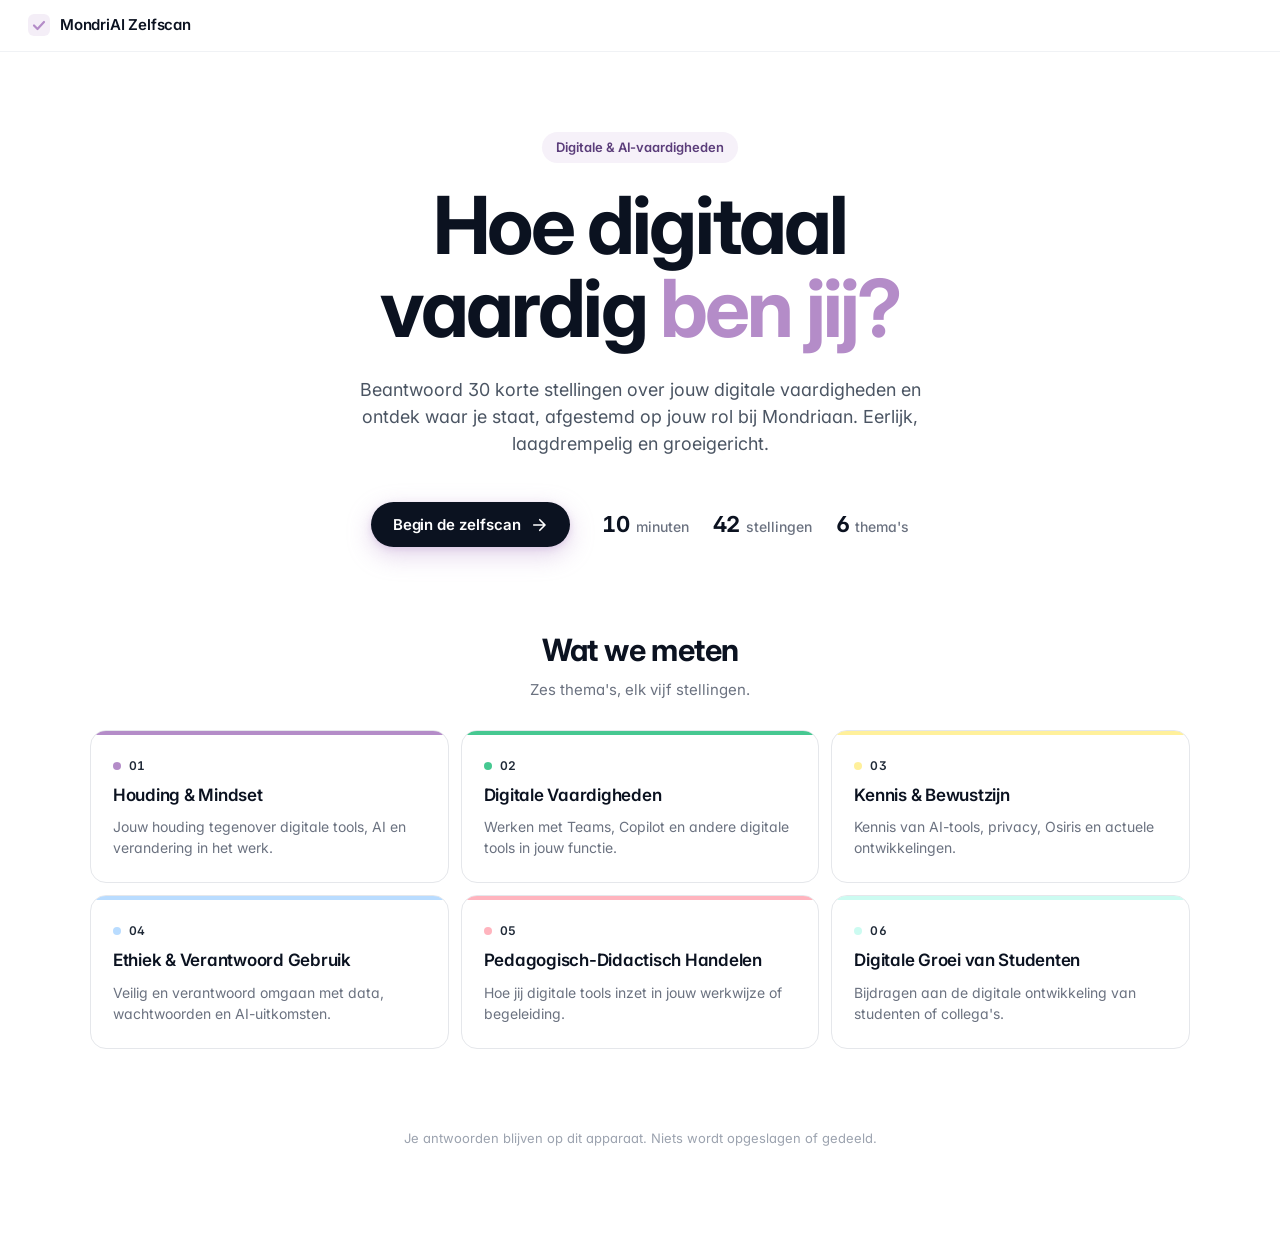
==== commit 405d025c: "Add files via upload" ====
--- a/index.html
+++ b/index.html
@@ -7,278 +7,7 @@
 <link rel="preconnect" href="https://fonts.googleapis.com">
 <link rel="preconnect" href="https://fonts.gstatic.com" crossorigin>
 <link href="https://fonts.googleapis.com/css2?family=Inter:wght@400;500;600;700;800&display=swap" rel="stylesheet">
-<style>
-*, *::before, *::after { box-sizing: border-box; margin: 0; padding: 0; }
-
-:root {
-  --accent:      #B48CC8;
-  --accent-2:    #46C891;
-  --soft-red:    #FFB4BE;
-  --soft-yellow: #FFF09B;
-  --soft-blue:   #B9DCFF;
-  --accent-soft: color-mix(in oklab, var(--accent) 20%, white);
-  --accent-tint: color-mix(in oklab, var(--accent) 12%, white);
-  --accent-ink:  #5B3D7A;
-  --bg:          #FFFFFF;
-  --bg-2:        #FAFBFC;
-  --surface:     #FFFFFF;
-  --surface-2:   #F5F7FA;
-  --ink:         #0B1220;
-  --ink-2:       #1F2937;
-  --ink-3:       #4B5563;
-  --ink-mute:    #6B7280;
-  --ink-faint:   #9CA3AF;
-  --line:        #E5E7EB;
-  --line-soft:   #F0F2F5;
-  --shadow-sm:   0 1px 2px rgba(15,23,42,.04);
-  --shadow-md:   0 2px 8px rgba(15,23,42,.06), 0 1px 2px rgba(15,23,42,.04);
-  --shadow-lg:   0 16px 40px rgba(15,23,42,.08), 0 2px 8px rgba(15,23,42,.04);
-  --shadow-accent: 0 8px 24px color-mix(in oklab, var(--accent) 38%, transparent),
-                   0 2px 6px color-mix(in oklab, var(--accent) 28%, transparent);
-}
-html, body { min-height: 100vh; }
-body {
-  font-family: "Inter", -apple-system, BlinkMacSystemFont, "SF Pro Text", system-ui, sans-serif;
-  background: var(--bg); color: var(--ink);
-  font-size: 16px; line-height: 1.5;
-  -webkit-font-smoothing: antialiased;
-  font-feature-settings: "cv11","ss01";
-  display: flex; flex-direction: column; min-height: 100vh;
-}
-
-/* ─── TOPBAR ─── */
-.topbar {
-  display: grid; grid-template-columns: 200px 1fr 200px;
-  align-items: center; gap: 24px; padding: 14px 28px;
-  background: color-mix(in oklab, var(--bg) 80%, transparent);
-  backdrop-filter: saturate(180%) blur(20px);
-  -webkit-backdrop-filter: saturate(180%) blur(20px);
-  border-bottom: 1px solid var(--line-soft);
-  position: sticky; top: 0; z-index: 10;
-}
-.brand { display: flex; align-items: center; gap: 10px; color: var(--accent); }
-.brand-name { font-size: 15px; font-weight: 600; letter-spacing: -0.012em; color: var(--ink); }
-.topbar-center { display: flex; align-items: center; justify-content: center; gap: 14px; }
-.tb-counter { font-variant-numeric: tabular-nums; font-size: 13px; color: var(--ink-mute); font-weight: 500; white-space: nowrap; }
-.tb-counter-current { color: var(--ink); font-weight: 700; }
-.tb-progress { flex: 1; max-width: 260px; height: 4px; background: var(--line); border-radius: 999px; overflow: hidden; }
-.tb-progress-fill { height: 100%; background: linear-gradient(90deg, var(--accent), var(--accent-2)); border-radius: 999px; transition: width .45s cubic-bezier(.2,.0,.1,1); }
-.tb-theme { font-size: 13px; color: var(--ink-2); font-weight: 500; white-space: nowrap; overflow: hidden; text-overflow: ellipsis; max-width: 200px; }
-.tb-label { font-size: 13px; color: var(--ink-mute); font-weight: 500; }
-.topbar-end { display: flex; justify-content: flex-end; }
-
-/* ─── BUTTONS ─── */
-.btn-primary {
-  appearance: none; border: 0; background: var(--ink); color: #fff;
-  font-family: inherit; font-size: 15px; font-weight: 600; letter-spacing: -0.005em;
-  padding: 13px 22px; border-radius: 999px; cursor: pointer;
-  display: inline-flex; align-items: center; gap: 10px;
-  box-shadow: var(--shadow-accent);
-  transition: transform .12s ease, box-shadow .15s ease;
-}
-.btn-primary:hover { transform: translateY(-1px); box-shadow: 0 12px 28px color-mix(in oklab, var(--accent) 48%, transparent), 0 2px 8px color-mix(in oklab, var(--accent) 30%, transparent); }
-.btn-primary:active { transform: translateY(0); }
-.btn-primary:disabled { opacity: .45; cursor: not-allowed; transform: none; box-shadow: var(--shadow-sm); }
-.btn-secondary {
-  appearance: none; background: var(--surface); border: 1px solid var(--line); color: var(--ink);
-  font-family: inherit; font-size: 15px; font-weight: 600;
-  padding: 12px 22px; border-radius: 999px; cursor: pointer;
-  box-shadow: var(--shadow-sm); transition: background .15s ease, border-color .15s ease;
-}
-.btn-secondary:hover { background: var(--surface-2); border-color: var(--ink-faint); }
-.ghost-btn {
-  appearance: none; background: transparent; border: 0; color: var(--ink-3);
-  font-family: inherit; font-size: 14px; font-weight: 500; cursor: pointer;
-  padding: 8px 12px; border-radius: 8px;
-  display: inline-flex; align-items: center; gap: 6px;
-  transition: background .12s ease, color .12s ease;
-}
-.ghost-btn:hover { background: var(--line-soft); color: var(--ink); }
-
-kbd {
-  display: inline-flex; align-items: center; justify-content: center;
-  min-width: 18px; height: 20px; padding: 0 5px;
-  background: var(--surface); border: 1px solid var(--line); border-bottom-width: 2px;
-  border-radius: 5px; font: 600 11px/1 inherit; color: var(--ink-3);
-}
-
-/* ─── SCREENS ─── */
-.screen { display: none; flex: 1; }
-.screen.active { display: flex; flex-direction: column; }
-@keyframes fadeUp { from { opacity:0; transform:translateY(12px); } to { opacity:1; transform:none; } }
-.screen.active { animation: fadeUp .28s ease; }
-
-/* ─── WELCOME ─── */
-.welcome { flex: 1; width: 100%; flex-direction: column; align-items: center; padding: 80px 32px 96px; gap: 80px; }
-.welcome-hero { max-width: 760px; width: 100%; text-align: center; display: flex; flex-direction: column; align-items: center; gap: 20px; }
-.pre-title { display: inline-flex; align-items: center; padding: 6px 14px; background: var(--accent-tint); color: var(--accent-ink); border-radius: 999px; font-size: 13px; font-weight: 600; letter-spacing: -0.005em; }
-.welcome-title { margin: 0; font-size: clamp(44px, 6.5vw, 80px); font-weight: 700; line-height: 1.04; letter-spacing: -0.035em; color: var(--ink); text-wrap: balance; }
-.title-accent { color: var(--accent); }
-.welcome-lead { margin: 8px 0 0; font-size: clamp(17px, 1.4vw, 20px); line-height: 1.5; color: var(--ink-3); max-width: 580px; text-wrap: pretty; }
-.welcome-cta-row { margin-top: 24px; display: flex; align-items: center; gap: 32px; flex-wrap: wrap; justify-content: center; }
-.welcome-stats { display: flex; align-items: center; gap: 24px; }
-.stat { display: flex; align-items: baseline; gap: 6px; }
-.stat-num { font-size: 22px; font-weight: 700; color: var(--ink); letter-spacing: -0.02em; font-variant-numeric: tabular-nums; }
-.stat-label { font-size: 14px; color: var(--ink-mute); font-weight: 500; }
-.welcome-themes { width: 100%; max-width: 1100px; display: flex; flex-direction: column; gap: 28px; }
-.welcome-themes-head { text-align: center; display: flex; flex-direction: column; gap: 6px; }
-.welcome-h2 { margin: 0; font-size: clamp(24px, 2.4vw, 32px); font-weight: 700; letter-spacing: -0.02em; color: var(--ink); }
-.welcome-h2-sub { margin: 0; font-size: 15px; color: var(--ink-mute); }
-.theme-grid { display: grid; grid-template-columns: repeat(3, 1fr); gap: 12px; }
-.theme-card { background: var(--surface); border: 1px solid var(--line); border-radius: 16px; padding: 22px 22px 24px; display: flex; flex-direction: column; gap: 8px; transition: border-color .2s ease, transform .15s ease, box-shadow .2s ease; position: relative; overflow: hidden; }
-.theme-card::before { content: ""; position: absolute; top: 0; left: 0; right: 0; height: 4px; background: var(--theme-tint, var(--accent)); }
-.theme-card:hover { border-color: color-mix(in oklab, var(--theme-tint, var(--accent)) 40%, var(--line)); transform: translateY(-1px); box-shadow: var(--shadow-md); }
-.theme-card-num { font-size: 12px; font-weight: 600; color: var(--ink-2); font-variant-numeric: tabular-nums; letter-spacing: 0.02em; display: inline-flex; align-items: center; gap: 8px; padding-top: 4px; }
-.theme-card-num::before { content: ""; width: 8px; height: 8px; border-radius: 999px; background: var(--theme-tint, var(--accent)); }
-.theme-card-name { font-size: 17px; font-weight: 600; color: var(--ink); letter-spacing: -0.015em; }
-.theme-card-desc { font-size: 14px; color: var(--ink-mute); line-height: 1.5; }
-.welcome-foot { font-size: 13px; color: var(--ink-faint); text-align: center; }
-
-/* ─── ROLE ─── */
-.role-screen { align-items: center; justify-content: center; padding: 48px 32px; overflow-y: auto; flex-direction: column; }
-.role-wrap { max-width: 640px; width: 100%; display: flex; flex-direction: column; gap: 24px; }
-.page-title { font-size: clamp(28px, 3.5vw, 42px); font-weight: 700; letter-spacing: -0.028em; line-height: 1.1; color: var(--ink); }
-.page-sub { font-size: 16px; color: var(--ink-3); line-height: 1.55; }
-.roles-grid { display: grid; grid-template-columns: repeat(2, 1fr); gap: 12px; }
-.role-card { background: var(--surface); border: 1.5px solid var(--line); border-radius: 16px; padding: 22px; cursor: pointer; transition: border-color .15s ease, box-shadow .15s ease, transform .12s ease; display: flex; flex-direction: column; gap: 6px; }
-.role-card:hover { border-color: var(--accent); box-shadow: 0 0 0 3px var(--accent-tint); transform: translateY(-1px); }
-.role-card.selected { border-color: var(--accent); background: var(--accent-tint); box-shadow: 0 0 0 3px color-mix(in oklab, var(--accent) 18%, transparent); }
-.rc-icon { font-size: 28px; margin-bottom: 4px; }
-.rc-code { font-size: 11px; font-weight: 700; color: var(--accent-ink); letter-spacing: 0.06em; text-transform: uppercase; }
-.rc-name { font-size: 16px; font-weight: 700; color: var(--ink); letter-spacing: -0.012em; }
-.rc-desc { font-size: 13px; color: var(--ink-mute); line-height: 1.4; }
-
-/* ─── QUESTION ─── */
-.question { flex: 1; width: 100%; align-items: center; justify-content: center; padding: 40px 32px; flex-direction: column; }
-.question-container { width: 100%; max-width: 760px; display: flex; flex-direction: column; gap: 32px; }
-.question-meta { display: flex; align-items: center; justify-content: space-between; }
-.theme-tag { display: inline-flex; align-items: center; gap: 10px; padding: 6px 14px 6px 8px; background: var(--theme-tint, var(--accent-tint)); color: var(--ink); border-radius: 999px; font-size: 13px; font-weight: 600; letter-spacing: -0.005em; }
-.theme-tag-num { font-variant-numeric: tabular-nums; background: rgba(255,255,255,.6); color: var(--ink); width: 22px; height: 22px; border-radius: 999px; display: grid; place-items: center; font-size: 11px; font-weight: 700; }
-.theme-dots { display: flex; align-items: center; gap: 8px; }
-.theme-dot { width: 8px; height: 8px; border-radius: 999px; background: var(--line); transition: all .25s ease; flex-shrink: 0; }
-.theme-dot.is-current { background: var(--accent); width: 24px; }
-.theme-dot.is-done { background: color-mix(in oklab, var(--accent) 50%, var(--line)); }
-.question-text { margin: 0; font-size: clamp(28px, 3.6vw, 44px); font-weight: 700; line-height: 1.12; letter-spacing: -0.025em; color: var(--ink); text-wrap: balance; }
-.choices { display: grid; grid-template-columns: 1fr 1fr 1fr; gap: 12px; }
-.choice {
-  appearance: none; background: var(--surface); border: 1.5px solid var(--line);
-  border-radius: 16px; padding: 22px 18px;
-  display: flex; flex-direction: column; align-items: center; gap: 8px;
-  cursor: pointer; font-family: inherit; color: var(--ink);
-  transition: all .15s ease;
-}
-.choice:hover { transform: translateY(-1px); }
-.choice-nee:hover { background: color-mix(in oklab, var(--soft-red) 35%, white); border-color: var(--soft-red); }
-.choice-misschien:hover { background: color-mix(in oklab, var(--soft-yellow) 35%, white); border-color: var(--soft-yellow); }
-.choice-ja:hover { background: color-mix(in oklab, var(--accent-2) 18%, white); border-color: var(--accent-2); }
-.choice.is-selected { transform: translateY(-1px); box-shadow: 0 10px 24px rgba(15,23,42,.08), 0 2px 6px rgba(15,23,42,.04); }
-.choice-nee.is-selected { background: var(--soft-red); border-color: var(--soft-red); }
-.choice-misschien.is-selected { background: var(--soft-yellow); border-color: var(--soft-yellow); }
-.choice-ja.is-selected { background: var(--accent-2); border-color: var(--accent-2); }
-.choice.is-selected .choice-key { background: rgba(255,255,255,.5); border-color: transparent; }
-.choice-label { font-size: 18px; font-weight: 600; letter-spacing: -0.015em; }
-.choice-key { display: inline-flex; align-items: center; justify-content: center; min-width: 22px; height: 22px; padding: 0 8px; background: var(--surface); border: 1px solid var(--line); border-bottom-width: 2px; border-radius: 6px; font-size: 12px; font-weight: 600; color: var(--ink-mute); }
-.question-foot { display: flex; justify-content: space-between; align-items: center; }
-.keyboard-hint { font-size: 13px; color: var(--ink-mute); display: inline-flex; align-items: center; gap: 6px; }
-
-/* ─── KNOWLEDGE CHECK ─── */
-.kq-screen { align-items: center; justify-content: center; padding: 40px 32px; overflow-y: auto; flex-direction: column; }
-.kq-wrap { max-width: 640px; width: 100%; display: flex; flex-direction: column; gap: 12px; }
-.kq-card { background: var(--surface); border: 1px solid var(--line); border-radius: 16px; padding: 28px; box-shadow: var(--shadow-md); }
-.kq-header { display: flex; align-items: center; justify-content: space-between; margin-bottom: 14px; }
-.kq-dom-info { display: flex; align-items: center; gap: 10px; }
-.kq-dom-icon { font-size: 20px; }
-.kq-dom-name { font-size: 15px; font-weight: 700; color: var(--ink); letter-spacing: -0.01em; }
-.kq-level-badge { background: var(--accent-tint); color: var(--accent-ink); border-radius: 8px; padding: 5px 12px; font-size: 12px; font-weight: 700; letter-spacing: 0.02em; }
-.kq-dom-dots { display: flex; gap: 8px; margin-bottom: 20px; }
-.kq-dom-dot { width: 8px; height: 8px; border-radius: 999px; background: var(--line); transition: all .25s; flex-shrink: 0; }
-.kq-dom-dot.done { background: color-mix(in oklab, var(--accent) 50%, var(--line)); }
-.kq-dom-dot.active { background: var(--accent); width: 24px; }
-.kq-q { font-size: 19px; font-weight: 700; color: var(--ink); line-height: 1.4; margin-bottom: 20px; letter-spacing: -0.012em; }
-.kq-opts { display: flex; flex-direction: column; gap: 9px; }
-.kq-opt { padding: 14px 18px; border: 1.5px solid var(--line); border-radius: 12px; cursor: pointer; font-size: 14px; font-family: inherit; transition: all .15s; background: var(--surface); text-align: left; font-weight: 500; color: var(--ink); width: 100%; }
-.kq-opt:hover:not(:disabled) { border-color: var(--accent); background: var(--accent-tint); }
-.kq-opt.correct { border-color: var(--accent-2); background: color-mix(in oklab, var(--accent-2) 15%, white); font-weight: 600; }
-.kq-opt.wrong { border-color: var(--soft-red); background: color-mix(in oklab, var(--soft-red) 25%, white); font-weight: 600; }
-.kq-opt.reveal { border-color: var(--accent-2); background: color-mix(in oklab, var(--accent-2) 10%, white); }
-.kq-opt:disabled { cursor: default; }
-.kq-exp { padding: 14px 16px; border-radius: 12px; font-size: 13px; line-height: 1.55; font-weight: 500; margin-top: 12px; }
-.kq-exp.good { background: color-mix(in oklab, var(--accent-2) 12%, white); color: var(--ink-3); border: 1px solid color-mix(in oklab, var(--accent-2) 35%, white); }
-.kq-exp.bad { background: color-mix(in oklab, var(--soft-red) 15%, white); color: var(--ink-3); border: 1px solid color-mix(in oklab, var(--soft-red) 40%, white); }
-.kq-skip { text-align: center; font-size: 13px; color: var(--ink-faint); cursor: pointer; padding: 8px; }
-.kq-skip:hover { color: var(--ink-mute); text-decoration: underline; }
-
-/* ─── REPORT ─── */
-.report-screen { padding: 56px 32px 96px; overflow-y: auto; justify-content: center; flex-direction: column; align-items: center; }
-.report-container { width: 100%; max-width: 880px; display: flex; flex-direction: column; gap: 56px; }
-.result-hero { text-align: center; display: flex; flex-direction: column; align-items: center; gap: 16px; }
-.result-title { margin: 0; font-size: clamp(40px, 5.5vw, 64px); font-weight: 700; line-height: 1.05; letter-spacing: -0.03em; color: var(--ink); text-wrap: balance; }
-.result-lead { margin: 0; font-size: 17px; line-height: 1.55; color: var(--ink-3); max-width: 560px; text-wrap: pretty; }
-.score-card { margin-top: 16px; width: 100%; background: var(--surface); border: 1px solid var(--line); border-radius: 24px; padding: 32px 32px 28px; box-shadow: var(--shadow-md); display: flex; flex-direction: column; align-items: center; gap: 20px; }
-.score-main { display: flex; align-items: baseline; gap: 4px; }
-.score-num { font-size: clamp(72px, 9vw, 108px); font-weight: 700; color: var(--ink); letter-spacing: -0.04em; line-height: 1; font-variant-numeric: tabular-nums; }
-.score-of { font-size: 22px; font-weight: 600; color: var(--ink-faint); letter-spacing: -0.02em; }
-.score-bar { width: 100%; max-width: 360px; height: 8px; background: var(--line); border-radius: 999px; overflow: hidden; }
-.score-bar-fill { height: 100%; background: linear-gradient(90deg, var(--accent), var(--accent-2)); border-radius: 999px; transition: width 1s cubic-bezier(.2,.0,.1,1); }
-.score-meta { display: flex; align-items: stretch; gap: 28px; width: 100%; max-width: 520px; justify-content: center; margin-top: 4px; }
-.score-meta-item { display: flex; flex-direction: column; gap: 2px; text-align: center; flex: 1; }
-.score-meta-label { font-size: 12px; color: var(--ink-mute); font-weight: 500; text-transform: uppercase; letter-spacing: 0.04em; }
-.score-meta-val { font-size: 15px; color: var(--ink); font-weight: 600; letter-spacing: -0.01em; }
-.score-meta-divider { width: 1px; background: var(--line); }
-.result-section { display: flex; flex-direction: column; gap: 20px; }
-.result-section-head { display: flex; flex-direction: column; gap: 4px; }
-.result-h2 { margin: 0; font-size: clamp(22px, 2.2vw, 28px); font-weight: 700; letter-spacing: -0.022em; color: var(--ink); }
-.result-h2-sub { margin: 0; font-size: 15px; color: var(--ink-mute); }
-.result-themes { display: flex; flex-direction: column; gap: 10px; }
-.result-theme { background: var(--surface); border: 1px solid var(--line); border-radius: 16px; padding: 20px 24px; display: flex; flex-direction: column; gap: 12px; transition: border-color .15s ease; }
-.result-theme:hover { border-color: color-mix(in oklab, var(--accent) 30%, var(--line)); }
-.result-theme-head { display: flex; align-items: center; justify-content: space-between; gap: 16px; }
-.result-theme-name { display: inline-flex; align-items: center; gap: 12px; font-size: 16px; font-weight: 600; color: var(--ink); letter-spacing: -0.01em; }
-.result-theme-num { font-size: 12px; color: var(--ink-2); font-weight: 600; font-variant-numeric: tabular-nums; background: var(--theme-tint, var(--accent-tint)); padding: 3px 8px; border-radius: 6px; min-width: 28px; text-align: center; }
-.result-theme-badge { font-size: 13px; font-weight: 700; color: var(--ink-2); background: var(--theme-tint, var(--accent-tint)); padding: 4px 10px; border-radius: 999px; white-space: nowrap; }
-.result-theme-bar { height: 6px; background: var(--line); border-radius: 999px; overflow: hidden; }
-.result-theme-bar-fill { height: 100%; background: var(--theme-tint, var(--accent)); border-radius: 999px; transition: width 1s cubic-bezier(.2,.0,.1,1); }
-.result-theme-advice { margin: 4px 0 0; font-size: 14px; color: var(--ink-3); line-height: 1.55; }
-.result-theme-next { padding: 12px 16px; background: var(--surface-2); border-radius: 10px; }
-.result-theme-next-lbl { font-size: 11px; font-weight: 700; text-transform: uppercase; letter-spacing: 0.05em; color: var(--accent-ink); margin-bottom: 4px; }
-.result-theme-next-text { font-size: 13px; color: var(--ink-3); line-height: 1.5; }
-.next-grid { display: grid; grid-template-columns: repeat(3, 1fr); gap: 12px; }
-.next-card { background: var(--surface); border: 1px solid var(--line); border-radius: 16px; padding: 22px; display: flex; flex-direction: column; gap: 8px; }
-.next-num { width: 28px; height: 28px; border-radius: 999px; background: var(--accent-tint); color: var(--accent-ink); display: grid; place-items: center; font-size: 14px; font-weight: 700; }
-.next-title { font-size: 16px; font-weight: 600; color: var(--ink); letter-spacing: -0.012em; margin-top: 4px; }
-.next-text { font-size: 14px; color: var(--ink-mute); line-height: 1.55; }
-.result-actions { display: flex; gap: 12px; justify-content: center; padding-top: 8px; }
-.kq-result-summary { background: var(--surface); border: 1px solid var(--line); border-radius: 16px; padding: 20px 24px; display: flex; align-items: center; gap: 16px; box-shadow: var(--shadow-sm); }
-.kq-ring { width: 48px; height: 48px; border-radius: 999px; display: grid; place-items: center; font-size: 14px; font-weight: 800; color: var(--ink); flex-shrink: 0; }
-.kq-result-text { font-size: 14px; color: var(--ink-3); line-height: 1.55; }
-.kq-result-text strong { color: var(--ink); font-weight: 700; display: block; margin-bottom: 2px; }
-
-/* ─── RESPONSIVE ─── */
-@media (max-width: 880px) {
-  .topbar { grid-template-columns: auto 1fr auto; padding: 12px 16px; gap: 10px; }
-  .tb-theme { display: none; }
-  .tb-progress { max-width: 100%; }
-  .welcome { padding: 48px 18px 64px; gap: 56px; }
-  .welcome-cta-row { gap: 20px; flex-direction: column-reverse; }
-  .welcome-stats { gap: 16px; }
-  .theme-grid { grid-template-columns: 1fr; }
-  .roles-grid { grid-template-columns: 1fr; }
-  .question { padding: 24px 18px; }
-  .question-container { gap: 24px; }
-  .choices { grid-template-columns: 1fr; }
-  .kq-screen { padding: 24px 18px; }
-  .role-screen { padding: 32px 18px; }
-  .report-screen { padding: 32px 18px 64px; }
-  .report-container { gap: 40px; }
-  .score-card { padding: 24px 20px; border-radius: 20px; }
-  .next-grid { grid-template-columns: 1fr; }
-}
-@media print {
-  .topbar, .result-actions { display: none !important; }
-  body { background: white; }
-  .score-card, .result-theme, .next-card { box-shadow: none; break-inside: avoid; }
-}
-</style>
+<link rel="stylesheet" href="style.css">
 </head>
 <body>
 
@@ -310,7 +39,7 @@
       </button>
       <div class="welcome-stats">
         <div class="stat"><div class="stat-num">10</div><div class="stat-label">minuten</div></div>
-        <div class="stat"><div class="stat-num">30</div><div class="stat-label">stellingen</div></div>
+        <div class="stat"><div class="stat-num">42</div><div class="stat-label">stellingen</div></div>
         <div class="stat"><div class="stat-num">6</div><div class="stat-label">thema's</div></div>
       </div>
     </div>
@@ -402,14 +131,22 @@
 <!-- REPORT -->
 <div id="screen-report" class="screen report-screen">
   <div class="report-container">
+    <!-- SECTIE 1: Zelfscan -->
     <div class="result-hero" id="rHero"></div>
-    <div id="rKq" style="display:none"></div>
     <div class="result-section">
       <div class="result-section-head">
         <h2 class="result-h2">Per thema</h2>
-        <p class="result-h2-sub">Gebaseerd op jouw antwoorden.</p>
+        <p class="result-h2-sub">Gebaseerd op jouw antwoorden in de zelfscan.</p>
       </div>
       <div class="result-themes" id="rDomains"></div>
+    </div>
+    <!-- SECTIE 2: Kennischeck -->
+    <div class="result-section" id="rKqSection">
+      <div class="result-section-head">
+        <h2 class="result-h2">Kennischeck</h2>
+        <p class="result-h2-sub" id="rKqSub"></p>
+      </div>
+      <div id="rKq"></div>
     </div>
     <div class="result-section">
       <div class="result-section-head">
@@ -446,972 +183,6 @@
 
 </main>
 
-<script>
-// ─── ROLLEN ────────────────────────────────────────────────────────────────
-const ROLES = {
-  OP:  { name:'Onderwijzend Personeel',          desc:'Docenten, instructeurs, praktijkbegeleiders, SLB\'ers', color:'#1E6E0F', icon:'📚' },
-  DOP: { name:'Direct Onderwijsondersteunend',   desc:'Onderwijsassistenten, OLC-medewerkers',                color:'#0D6E73', icon:'🤝' },
-  IOP: { name:'Indirect Onderwijsondersteunend', desc:'HR, financiën, facilitair, communicatie, ICT',        color:'#7B4F0C', icon:'⚙️' },
-  MAN: { name:'Directie & Management',           desc:'Afdelingshoofden, teamleiders, directieleden',        color:'#8B1A1A', icon:'🏛️' },
-};
-
-// ─── 6 DOMEINEN ────────────────────────────────────────────────────────────
-// ped & student labels worden per rol overschreven in DOM_LABELS
-const DOMAINS_BASE = {
-  houding:      { icon:'🧠', color:'#1A73E8', light:'#E8F0FE' },
-  vaardigheden: { icon:'💻', color:'#1E8E3E', light:'#E6F4EA' },
-  kennis:       { icon:'📖', color:'#B45309', light:'#FEF3C7' },
-  ethiek:       { icon:'⚖️', color:'#7B3F9E', light:'#F5F0FF' },
-  ped:          { icon:'🎓', color:'#C5221F', light:'#FCE8E6' },
-  student:      { icon:'🌱', color:'#0D6E73', light:'#E1F5EE' },
-};
-
-const DOM_LABELS = {
-  OP:  { houding:'Houding & Mindset', vaardigheden:'Digitale Vaardigheden', kennis:'Kennis & Bewustzijn', ethiek:'Ethiek & Verantwoord Gebruik', ped:'Pedagogisch-Didactisch Handelen', student:'Digitale Groei van Studenten' },
-  DOP: { houding:'Houding & Mindset', vaardigheden:'Digitale Vaardigheden', kennis:'Kennis & Bewustzijn', ethiek:'Ethiek & Verantwoord Gebruik', ped:'Begeleidend Handelen',              student:'Zelfredzaamheid van Studenten' },
-  IOP: { houding:'Houding & Mindset', vaardigheden:'Digitale Vaardigheden', kennis:'Kennis & Bewustzijn', ethiek:'Ethiek & Verantwoord Gebruik', ped:'Professioneel Handelen',             student:'Bijdrage aan Digitale Ontwikkeling' },
-  MAN: { houding:'Houding & Mindset', vaardigheden:'Digitale Vaardigheden', kennis:'Kennis & Bewustzijn', ethiek:'Ethiek & Verantwoord Gebruik', ped:'Leiderschapshandelen',               student:'Teamontwikkeling & Beleid' },
-};
-
-const LEVELS = ['A1','A2','B1','B2'];
-
-const LEVEL_INFO = {
-  A1: { name:'Beginner',   color:'#5B8DB8', pct:20 },
-  A2: { name:'Ontdekker',  color:'#3A7BAD', pct:40 },
-  B1: { name:'Toepasser',  color:'#1B5E8A', pct:65 },
-  B2: { name:'Deskundige', color:'#134671', pct:85 },
-  C1: { name:'Kartrekker', color:'#0B2B4E', pct:100 },
-};
-
-// ─── VRAGEN ────────────────────────────────────────────────────────────────
-// lv = niveau (A1/A2/B1/B2), inv = true → NEE is het positieve antwoord
-// 30 vragen per rol: 5 per domein, verdeeld over niveaus A1(×2), A2, B1, B2
-// ~7 vragen zijn inv:true, verspreid over domeinen
-
-const Q = {
-
-// ══════════════════════════════════════════════════════
-// ONDERWIJZEND PERSONEEL (OP)
-// ══════════════════════════════════════════════════════
-OP: {
-  houding: [
-    { lv:'A1', inv:false, t:'Ik sta open voor het gebruik van digitale tools in mijn werk als docent.' },
-    { lv:'A1', inv:true,  t:'Ik vind het moeilijk om bij te houden wat er digitaal verandert in het onderwijs.' },
-    { lv:'A2', inv:false, t:'Als er een nieuwe digitale tool beschikbaar komt, probeer ik die zelf eens uit.' },
-    { lv:'B1', inv:false, t:'Ik zie het als mijn eigen verantwoordelijkheid om mijn digitale vaardigheden bij te houden, ook buiten verplichte scholing.' },
-    { lv:'B2', inv:false, t:'Ik inspireer collega\'s actief door mijn enthousiasme voor digitale vernieuwing te delen.' },
-  ],
-  vaardigheden: [
-    { lv:'A1', inv:false, t:'Ik kan zelfstandig werken met de digitale tools die op school beschikbaar zijn, zoals Teams of Moodle.' },
-    { lv:'A1', inv:true,  t:'Ik heb moeite om Copilot te openen en er een duidelijke vraag aan te stellen.' },
-    { lv:'A2', inv:false, t:'Ik gebruik Copilot om mijn werk te ondersteunen, bijvoorbeeld bij het schrijven of samenvatten van teksten.' },
-    { lv:'B1', inv:false, t:'Ik kies bewust een digitale tool die past bij het leerdoel van mijn les en pas mijn keuze aan als iets beter werkt.' },
-    { lv:'B2', inv:false, t:'Ik gebruik data of digitale tools om mijn lessen te evalueren en structureel te verbeteren.' },
-  ],
-  kennis: [
-    { lv:'A1', inv:false, t:'Ik weet wat Copilot is en begrijp globaal hoe AI-tools werken.' },
-    { lv:'A1', inv:true,  t:'Ik weet niet wat de AVG betekent voor het gebruik van studentgegevens in digitale tools.' },
-    { lv:'A2', inv:false, t:'Ik weet welke AI-tools mijn studenten gebruiken bij het maken van opdrachten.' },
-    { lv:'B1', inv:false, t:'Ik weet welke digitale tools door de school zijn goedgekeurd voor gebruik met studentdata.' },
-    { lv:'B2', inv:false, t:'Ik volg actuele ontwikkelingen op het gebied van AI in het onderwijs goed genoeg om mee te praten over schoolbeleid.' },
-  ],
-  ethiek: [
-    { lv:'A1', inv:false, t:'Ik voer geen persoonsgegevens van studenten in bij Copilot of andere externe AI-tools.' },
-    { lv:'A1', inv:true,  t:'Als Copilot een antwoord geeft, gebruik ik dat altijd direct zonder het te controleren op juistheid.' },
-    { lv:'A2', inv:false, t:'Ik bespreek met studenten wat de schoolregels zijn rondom het gebruik van AI bij opdrachten.' },
-    { lv:'B1', inv:false, t:'Ik overweeg bewust ethische aspecten zoals bias, auteursrecht en privacy als ik AI inzet in mijn lessen.' },
-    { lv:'B2', inv:true,  t:'Ik laat het opstellen van afspraken over verantwoord AI-gebruik over aan de ICT-afdeling; dat is niet mijn taak.' },
-  ],
-  ped: [
-    { lv:'A1', inv:false, t:'Ik denk na over hoe een digitale tool het leerproces van studenten kan verbeteren, voordat ik hem gebruik.' },
-    { lv:'A1', inv:true,  t:'Ik gebruik digitale tools in de les vooral omdat het makkelijk is, niet vanwege het leereffect.' },
-    { lv:'A2', inv:false, t:'Ik pas mijn instructie en werkvorm aan op de digitale tools die ik gebruik in de les.' },
-    { lv:'B1', inv:false, t:'Ik gebruik formatieve data, zoals quizresultaten of voortgangsrapportages, om mijn lessen bij te sturen.' },
-    { lv:'B2', inv:false, t:'Ik ontwerp opdrachten waarbij studenten zelf actief en creatief met digitale tools aan de slag gaan.' },
-  ],
-  student: [
-    { lv:'A1', inv:false, t:'Als een student Copilot of een andere AI-tool verkeerd inzet, spreek ik hem of haar daarop aan.' },
-    { lv:'A1', inv:true,  t:'Ik vind het niet mijn taak als docent om studenten te leren hoe ze digitaal vaardig worden.' },
-    { lv:'A2', inv:false, t:'Ik leer studenten hoe ze online bronnen kunnen beoordelen op betrouwbaarheid.' },
-    { lv:'B1', inv:false, t:'Ik bouw in mijn lessen bewust momenten in waarbij studenten digitale vaardigheden oefenen.' },
-    { lv:'B2', inv:false, t:'Ik bereid studenten gericht voor op de digitale werkelijkheid van hun beroep, inclusief verantwoord gebruik van AI.' },
-  ],
-},
-
-// ══════════════════════════════════════════════════════
-// DIRECT ONDERWIJSONDERSTEUNEND (DOP)
-// ══════════════════════════════════════════════════════
-DOP: {
-  houding: [
-    { lv:'A1', inv:false, t:'Ik sta open voor het gebruik van digitale tools om studenten beter te begeleiden.' },
-    { lv:'A1', inv:true,  t:'Ik vind het moeilijk bij te houden welke digitale tools studenten en docenten gebruiken.' },
-    { lv:'A2', inv:false, t:'Als ik een nieuwe digitale tool tegenkom die de begeleiding kan verbeteren, probeer ik die zelf uit.' },
-    { lv:'B1', inv:false, t:'Ik zie het als mijn verantwoordelijkheid om mijn digitale vaardigheden bij te houden voor mijn begeleidingsrol.' },
-    { lv:'B2', inv:false, t:'Ik deel mijn ervaringen met digitale tools actief met collega\'s om samen beter te worden.' },
-  ],
-  vaardigheden: [
-    { lv:'A1', inv:false, t:'Ik kan zelfstandig werken met de digitale begeleidingssystemen van de school, zoals Teams, Moodle of Osiris.' },
-    { lv:'A1', inv:true,  t:'Ik vind het lastig om Copilot te gebruiken voor taken in mijn begeleidingswerk.' },
-    { lv:'A2', inv:false, t:'Ik gebruik Copilot om begeleidingsteksten te schrijven of informatie snel op te zoeken.' },
-    { lv:'B1', inv:false, t:'Ik gebruik digitale tools gericht om begeleidingsgesprekken voor te bereiden of voortgang te monitoren.' },
-    { lv:'B2', inv:false, t:'Ik gebruik data uit Osiris structureel om de begeleiding van studenten te verbeteren.' },
-  ],
-  kennis: [
-    { lv:'A1', inv:false, t:'Ik weet wat Copilot is en begrijp globaal hoe AI-tools werken.' },
-    { lv:'A1', inv:true,  t:'Ik weet niet wat de AVG betekent voor het gebruik van studentgegevens in mijn begeleidingswerk.' },
-    { lv:'A2', inv:false, t:'Ik weet welke digitale tools studenten en docenten op onze school gebruiken.' },
-    { lv:'B1', inv:false, t:'Ik weet welke digitale systemen zijn goedgekeurd voor gebruik met studentdata.' },
-    { lv:'B2', inv:false, t:'Ik ken de actuele ontwikkelingen in digitale begeleiding goed genoeg om collega\'s te informeren.' },
-  ],
-  ethiek: [
-    { lv:'A1', inv:false, t:'Ik voer geen persoonsgegevens van studenten in bij Copilot of andere externe AI-tools.' },
-    { lv:'A1', inv:true,  t:'Als een AI-tool mij iets adviseert over een student, volg ik dat altijd op zonder extra controle.' },
-    { lv:'A2', inv:false, t:'Ik weet hoe ik veilig en privacyvriendelijk omga met studentgegevens in digitale systemen.' },
-    { lv:'B1', inv:false, t:'Ik overweeg bewust de privacy en ethische aspecten als ik AI of data gebruik in de begeleiding.' },
-    { lv:'B2', inv:true,  t:'Ik laat afspraken over veilig datagebruik over aan de ICT-afdeling; dat is niet mijn verantwoordelijkheid.' },
-  ],
-  ped: [
-    { lv:'A1', inv:false, t:'Ik denk na over hoe een digitale tool de begeleiding van studenten concreet kan verbeteren.' },
-    { lv:'A1', inv:true,  t:'Ik gebruik digitale systemen in mijn begeleiding omdat het nu eenmaal zo werkt, zonder na te denken over het effect.' },
-    { lv:'A2', inv:false, t:'Ik pas mijn begeleidingsaanpak aan op de digitale behoeften van de individuele student.' },
-    { lv:'B1', inv:false, t:'Ik gebruik voortgangsdata om gerichte begeleiding te geven die aansluit bij de actuele situatie van de student.' },
-    { lv:'B2', inv:false, t:'Ik ontwerp begeleidingsstructuren waarbij studenten tegelijk digitale zelfredzaamheid ontwikkelen.' },
-  ],
-  student: [
-    { lv:'A1', inv:false, t:'Als een student vastloopt met een digitaal systeem of tool, help ik hem of haar op weg.' },
-    { lv:'A1', inv:true,  t:'Ik vind het niet mijn taak om studenten digitaal zelfredzamer te maken.' },
-    { lv:'A2', inv:false, t:'Ik stimuleer studenten om zelf oplossingen te zoeken bij digitale problemen, in plaats van het over te nemen.' },
-    { lv:'B1', inv:false, t:'Ik bouw in mijn begeleiding bewust momenten in waarbij studenten digitale vaardigheden oefenen.' },
-    { lv:'B2', inv:false, t:'Ik bereid studenten voor op de digitale werkpraktijk van hun toekomstige beroep.' },
-  ],
-},
-
-// ══════════════════════════════════════════════════════
-// INDIRECT ONDERWIJSONDERSTEUNEND (IOP)
-// ══════════════════════════════════════════════════════
-IOP: {
-  houding: [
-    { lv:'A1', inv:false, t:'Ik sta open voor nieuwe digitale tools en systemen die mijn werk kunnen verbeteren.' },
-    { lv:'A1', inv:true,  t:'Ik vind het lastig om bij te houden wat er digitaal verandert in mijn vakgebied.' },
-    { lv:'A2', inv:false, t:'Als de school een nieuw digitaal systeem introduceert, ga ik er zelf actief mee aan de slag.' },
-    { lv:'B1', inv:false, t:'Ik zie het als mijn eigen verantwoordelijkheid om mijn digitale vaardigheden bij te houden, ook buiten verplichte training.' },
-    { lv:'B2', inv:false, t:'Ik deel mijn digitale kennis actief met collega\'s om samen efficiënter te werken.' },
-  ],
-  vaardigheden: [
-    { lv:'A1', inv:false, t:'Ik kan zelfstandig werken met de digitale systemen die voor mijn functie beschikbaar zijn.' },
-    { lv:'A1', inv:true,  t:'Ik vind het lastig om Copilot te gebruiken voor administratieve of ondersteunende taken.' },
-    { lv:'A2', inv:false, t:'Ik gebruik Copilot om terugkerende taken sneller te doen, zoals teksten schrijven of samenvatten.' },
-    { lv:'B1', inv:false, t:'Ik automatiseer terugkerende digitale taken om mijn werk efficiënter te maken.' },
-    { lv:'B2', inv:false, t:'Ik bouw rapportages of dashboards om mijn werkresultaten inzichtelijk te maken voor collega\'s of leidinggevenden.' },
-  ],
-  kennis: [
-    { lv:'A1', inv:false, t:'Ik weet dat Copilot en andere AI-tools bestaan en begrijp globaal wat ze doen.' },
-    { lv:'A1', inv:true,  t:'Ik weet niet welke gegevens ik wel en niet mag invoeren in AI-tools zoals Copilot.' },
-    { lv:'A2', inv:false, t:'Ik weet wat phishing is en hoe ik een verdachte e-mail herken.' },
-    { lv:'B1', inv:false, t:'Ik ken het privacybeleid van de school goed genoeg om veilig met gevoelige gegevens te werken.' },
-    { lv:'B2', inv:false, t:'Ik ken de relevante wet- en regelgeving, zoals de AVG en NIS2, die van toepassing is op mijn werk.' },
-  ],
-  ethiek: [
-    { lv:'A1', inv:false, t:'Ik gebruik sterke, unieke wachtwoorden voor mijn werkaccounts.' },
-    { lv:'A1', inv:true,  t:'Ik voer soms vertrouwelijke organisatiegegevens in bij Copilot of andere gratis AI-tools.' },
-    { lv:'A2', inv:false, t:'Ik gebruik tweestapsverificatie (2FA) op mijn werkaccounts.' },
-    { lv:'B1', inv:false, t:'Ik denk bewust na over de privacy-implicaties voordat ik gegevens deel of invoer in een digitaal systeem.' },
-    { lv:'B2', inv:false, t:'Ik adviseer collega\'s actief over veilig en ethisch gebruik van digitale tools en AI.' },
-  ],
-  ped: [
-    { lv:'A1', inv:false, t:'Ik gebruik digitale tools actief om mijn werkprocessen te ondersteunen en te verbeteren.' },
-    { lv:'A1', inv:true,  t:'Ik doe mijn werk het liefst op de manier waarop ik het altijd gedaan heb, zonder digitale aanpassingen.' },
-    { lv:'A2', inv:false, t:'Als ik verbeterpunten zie in een digitaal werkproces, deel ik die met mijn leidinggevende of collega\'s.' },
-    { lv:'B1', inv:false, t:'Ik neem initiatief bij het verbeteren van digitale werkprocessen in mijn team of afdeling.' },
-    { lv:'B2', inv:false, t:'Ik leid of coördineer verbeterprojecten op het gebied van digitale systemen of werkprocessen.' },
-  ],
-  student: [
-    { lv:'A1', inv:false, t:'Als een collega vastloopt met een digitaal systeem, help ik hem of haar op weg.' },
-    { lv:'A1', inv:true,  t:'Ik vind het niet mijn taak om collega\'s te helpen bij het gebruik van digitale tools.' },
-    { lv:'A2', inv:false, t:'Ik deel handige digitale werkwijzen en tips actief met collega\'s.' },
-    { lv:'B1', inv:false, t:'Ik draag actief bij aan de digitale ontwikkeling van mijn team of afdeling.' },
-    { lv:'B2', inv:false, t:'Ik vertaal digitale inzichten en data naar concrete verbetervoorstellen voor de organisatie.' },
-  ],
-},
-
-// ══════════════════════════════════════════════════════
-// DIRECTIE & MANAGEMENT (MAN)
-// ══════════════════════════════════════════════════════
-MAN: {
-  houding: [
-    { lv:'A1', inv:false, t:'Ik zie digitale en AI-ontwikkelingen als een kans voor mijn team en organisatie.' },
-    { lv:'A1', inv:true,  t:'Ik vind het lastig bij te houden wat AI-ontwikkelingen concreet betekenen voor mijn team.' },
-    { lv:'A2', inv:false, t:'Ik ben zelf nieuwsgierig naar de digitale mogelijkheden die voor mijn team beschikbaar zijn.' },
-    { lv:'B1', inv:false, t:'Ik zet mij actief in voor digitale professionalisering binnen mijn team.' },
-    { lv:'B2', inv:false, t:'Ik creëer een cultuur waarin medewerkers worden gestimuleerd om digitaal te groeien en te experimenteren.' },
-  ],
-  vaardigheden: [
-    { lv:'A1', inv:false, t:'Ik kan zelfstandig werken met de digitale management- en communicatietools van de school.' },
-    { lv:'A1', inv:true,  t:'Ik heb moeite om Copilot te gebruiken voor managementtaken zoals beleidsteksten of vergadervoorbereiding.' },
-    { lv:'A2', inv:false, t:'Ik gebruik Copilot om managementtaken te ondersteunen, bijvoorbeeld bij het schrijven van beleids- of rapportageteksten.' },
-    { lv:'B1', inv:false, t:'Ik gebruik data en rapportages structureel om beslissingen te onderbouwen.' },
-    { lv:'B2', inv:false, t:'Ik maak gebruik van digitale dashboards of analyses om de voortgang en het welzijn van mijn team te monitoren.' },
-  ],
-  kennis: [
-    { lv:'A1', inv:false, t:'Ik weet welke AI-tools medewerkers en studenten in onze organisatie gebruiken.' },
-    { lv:'A1', inv:true,  t:'Ik weet niet wat de EU AI Act concreet inhoudt voor onze organisatie.' },
-    { lv:'A2', inv:false, t:'Ik weet wat de NIS2-richtlijn van onze organisatie verplicht op het gebied van digitale veiligheid.' },
-    { lv:'B1', inv:false, t:'Ik weet welke AI-systemen als \'hoog risico\' worden geclassificeerd onder de EU AI Act en wat dit van ons vraagt.' },
-    { lv:'B2', inv:false, t:'Ik ken de actuele digitale en AI-beleidskaders goed genoeg om strategische keuzes te onderbouwen.' },
-  ],
-  ethiek: [
-    { lv:'A1', inv:false, t:'Ik ben me bewust van de digitale risico\'s, zoals datalekken of phishing, die onze organisatie raken.' },
-    { lv:'A1', inv:true,  t:'Ik laat de verantwoordelijkheid voor digitale veiligheid volledig over aan de ICT-afdeling.' },
-    { lv:'A2', inv:false, t:'Ik zorg dat cybersecurity en privacybescherming geborgd zijn in het beleid en de afspraken van mijn team.' },
-    { lv:'B1', inv:false, t:'Ik bespreek digitale veiligheidsincidenten en risico\'s structureel met mijn team.' },
-    { lv:'B2', inv:false, t:'Ik veranker ethische richtlijnen voor AI-gebruik in het beleid van mijn afdeling.' },
-  ],
-  ped: [
-    { lv:'A1', inv:false, t:'Ik stimuleer medewerkers actief om digitale tools en Copilot te leren gebruiken.' },
-    { lv:'A1', inv:true,  t:'Ik wacht af totdat de organisatie digitale training aanbiedt, in plaats van zelf het initiatief te nemen als leidinggevende.' },
-    { lv:'A2', inv:false, t:'Ik creëer ruimte in het werkschema voor medewerkers om digitale vaardigheden te ontwikkelen.' },
-    { lv:'B1', inv:false, t:'Ik begeleid digitale verandering in mijn team en verbind dit aan de professionele cultuur en het vakmanschap van medewerkers.' },
-    { lv:'B2', inv:false, t:'Ik leg in mijn jaarplan verantwoording af over digitale strategie, AI-governance en medewerkerswelzijn.' },
-  ],
-  student: [
-    { lv:'A1', inv:false, t:'Ik ben op de hoogte van de digitale werkdruk in mijn team en bespreek dit in overleggen.' },
-    { lv:'A1', inv:true,  t:'Ik vind het niet relevant om digitale werkdruk of AI-gebruik te bespreken in functioneringsgesprekken.' },
-    { lv:'A2', inv:false, t:'Ik evalueer structureel welke digitale tools mijn team gebruikt en of ze daadwerkelijk bijdragen.' },
-    { lv:'B1', inv:false, t:'Ik betrek medewerkers actief bij het verbeteren van digitale werkprocessen in mijn team.' },
-    { lv:'B2', inv:false, t:'Ik gebruik HR-data en leerdata structureel om het beleid voor mijn team te verbeteren en bij te sturen.' },
-  ],
-},
-}; // einde Q
-
-// ─── KENNISCHECK (adaptief: 1 vraag per niveau per domein, 4 niveaus) ────────
-// Structuur: KQ[rol][domein][0..3] voor A1, A2, B1, B2
-// Trapsgewijs: goed → volgend niveau; fout → volgend domein
-const KQ = {
-
-// ══════════════════════════════════════════════════════
-// ONDERWIJZEND PERSONEEL (OP)
-// ══════════════════════════════════════════════════════
-OP: {
-  houding: [
-    { lv:'A1', q:'Wat beschrijft een Growth Mindset het best?',
-      opts:['Digitale vaardigheden zijn aangeboren en niet te leren','Vaardigheden groeien door oefening, fouten maken en doorzetten','Alleen jongeren kunnen digitale vaardigheden bijleren','Als je ergens goed in bent, hoef je niet meer te oefenen'],
-      c:1, exp:'✓ Een Growth Mindset betekent dat vaardigheden ontwikkelbaar zijn. Juist in het digitale domein is dit essentieel.' },
-    { lv:'A2', q:'Waarom is een open houding ten opzichte van digitale tools waardevol als docent?',
-      opts:['Omdat de school dat verplicht stelt','Omdat digitale tools het onderwijs kunnen verrijken en je als docent het goede voorbeeld geeft aan studenten','Omdat studenten verwachten dat je altijd de nieuwste tools gebruikt','Omdat digitale tools het lesgeven makkelijker maken'],
-      c:1, exp:'✓ Docenten zijn rolmodel. Een open, lerende houding inspireert studenten en collega\'s en draagt bij aan een digitale leercultuur.' },
-    { lv:'B1', q:'Hoe toon je als docent eigen verantwoordelijkheid voor je digitale professionalisering?',
-      opts:['Afwachten totdat de school een cursus aanbiedt','Zelf actief op zoek gaan naar leermogelijkheden, ook buiten verplichte scholing','Collega\'s vragen om jou bij te spijkeren','Digitale ontwikkeling overlaten aan de ICT-afdeling'],
-      c:1, exp:'✓ Eigen regie over professionele ontwikkeling is een kenmerk van vakmanschap. Je wacht niet af, maar neemt het initiatief.' },
-    { lv:'B2', q:'Hoe draag je als docent actief bij aan een digitale leercultuur in je team?',
-      opts:['Door altijd de nieuwste tools te gebruiken, ook als het leereffect onduidelijk is','Door digitale vernieuwingen te mijden totdat de rest ze ook gebruikt','Door ervaringen en inzichten actief te delen, collega\'s te inspireren en initiatieven te nemen','Door studenten meer digitale huiswerkopdrachten te geven'],
-      c:2, exp:'✓ Cultuurdragers delen kennis en inspireren anderen. Op B2-niveau ben jij de katalysator voor digitale groei in je team.' },
-  ],
-  vaardigheden: [
-    { lv:'A1', q:'Welke digitale leeromgeving(en) gebruikt Mondriaan?',
-      opts:['Google Classroom en Zoom','Microsoft Teams en bij sommige scholen Moodle','Blackboard en Skype','Canvas en Webex'],
-      c:1, exp:'✓ Mondriaan werkt met Microsoft Teams als hoofdplatform. Bij sommige scholen is Moodle als leeromgeving in gebruik.' },
-    { lv:'A2', q:'Wat is een goede manier om Copilot in te zetten als docent?',
-      opts:['Een tentamen laten opstellen en dat ongewijzigd gebruiken','Een lesonderdeel laten genereren en dit daarna kritisch beoordelen en bijwerken','Studenten laten inloggen met jouw Copilot-account','Alle lesvoorbereiding volledig automatiseren via Copilot'],
-      c:1, exp:'✓ Copilot is een startpunt, geen eindproduct. Controleer en pas altijd aan zodat de output aansluit bij jouw lesdoelen.' },
-    { lv:'B1', q:'Wanneer maak je een bewuste digitale toolkeuze voor een les?',
-      opts:['Als de school de tool heeft aanbevolen','Als collega\'s de tool ook gebruiken','Als je hebt nagedacht over hoe de tool het leerproces concreet ondersteunt bij het leerdoel','Als de tool gratis beschikbaar is voor studenten'],
-      c:2, exp:'✓ Bewuste toolkeuze koppelt het digitale middel aan het pedagogische doel. Dat onderscheidt professioneel gebruik van toevallig gebruik.' },
-    { lv:'B2', q:'Hoe gebruik je digitale data om je onderwijs structureel te verbeteren?',
-      opts:['Je bekijkt de data eenmalig aan het einde van het schooljaar','Je verzamelt en analyseert data regelmatig en gebruikt die om je aanpak bij te sturen','Je stuurt de data door naar de teamleider zonder zelf conclusies te trekken','Data-analyse is een taak voor de onderwijskundige, niet voor de docent'],
-      c:1, exp:'✓ Structureel data-gebruik betekent: regelmatig kijken, conclusies trekken en je aanpak aanpassen.' },
-  ],
-  kennis: [
-    { lv:'A1', q:'Wat is Copilot?',
-      opts:['Een digitaal betalingssysteem voor scholen','Een AI-assistent van Microsoft die tekst genereert en vragen beantwoordt op basis van kunstmatige intelligentie','Een plagiaatchecker voor studentopdrachten','Een videoconferentietool'],
-      c:1, exp:'✓ Copilot is een AI-assistent van Microsoft. Het genereert tekst, beantwoordt vragen en ondersteunt taken op basis van je invoer.' },
-    { lv:'A2', q:'Wat zegt de AVG over het invoeren van studentgegevens in externe AI-tools?',
-      opts:['Dat is toegestaan zolang het voor onderwijsdoelen is','Persoonsgegevens mogen niet zonder passende verwerkersovereenkomst worden ingevoerd in externe AI-tools','De AVG geldt alleen voor zorginstellingen','Studenten moeten zelf toestemming geven in de tool'],
-      c:1, exp:'✓ De AVG beschermt persoonsgegevens. Invoer in externe AI-tools zonder verwerkersovereenkomst is een privacyschending.' },
-    { lv:'B1', q:'Welk systeem gebruikt Mondriaan als studentvolgsysteem?',
-      opts:['Magister','SOMtoday','Osiris','ParnasSys'],
-      c:2, exp:'✓ Mondriaan gebruikt Osiris voor het volgen van voortgang, resultaten en studieloopbaangegevens van studenten.' },
-    { lv:'B2', q:'Welke AI-ontwikkeling is op dit moment relevant voor het MBO-onderwijs?',
-      opts:['De opkomst van AI-tutors en de auteursrechtdiscussie rondom AI-gegenereerd lesmateriaal','De introductie van nieuwe digitale schoolborden','Het gebruik van QR-codes in lesmateriaal','De overstap van papieren naar digitale roosters'],
-      c:0, exp:'✓ AI-tutors en auteursrechtdiscussies zijn actuele thema\'s die invloed hebben op didactische keuzes en schoolbeleid.' },
-  ],
-  ethiek: [
-    { lv:'A1', q:'Waarom mag je geen studentgegevens invoeren in de gratis versie van Copilot?',
-      opts:['Omdat de tool dan trager wordt','Gratis AI-tools kunnen ingevoerde data gebruiken voor trainingsmodellen, waardoor persoonsgegevens onbedoeld worden gedeeld','Omdat Microsoft dit technisch heeft geblokkeerd','Omdat studenten dat vervelend vinden'],
-      c:1, exp:'✓ Gratis AI-tools kunnen jouw invoer gebruiken voor verdere training. Persoonsgegevens invoeren is een schending van de AVG.' },
-    { lv:'A2', q:'Hoe voer je een goed gesprek met studenten over verantwoord AI-gebruik?',
-      opts:['Je legt uit dat AI altijd betrouwbare antwoorden geeft','Je legt de schoolafspraken uit en oefent samen het kritisch beoordelen van AI-output','Je verbiedt elk gebruik van Copilot bij opdrachten','Je delegeert dit gesprek aan de studiebegeleider'],
-      c:1, exp:'✓ Studenten leren verantwoord AI-gebruik door het te bespreken, te oefenen en te reflecteren. Dat is een vakinhoudelijke taak van de docent.' },
-    { lv:'B1', q:'Welke ethische aspecten zijn relevant bij AI-inzet in het onderwijs?',
-      opts:['Alleen of de tool genoeg functies heeft','Privacy, bias in AI-uitkomsten, auteursrecht van gegenereerde content en impact op het leerproces','Of de leverancier een Nederlands bedrijf is','Alleen of de tool gratis is voor studenten'],
-      c:1, exp:'✓ Privacy, bias, auteursrecht en leerimpact zijn alle relevante ethische factoren bij verantwoord AI-gebruik in de les.' },
-    { lv:'B2', q:'Hoe draag je bij aan een ethische AI-cultuur op schoolniveau?',
-      opts:['Door zelf geen AI te gebruiken als voorbeeld voor studenten','Door mee te schrijven aan richtlijnen, collega\'s te informeren en het gesprek over verantwoord gebruik actief aan te gaan','Door uitsluitend te vertrouwen op wat de ICT-afdeling communiceert','Door studenten te beoordelen op AI-gebruik zonder schoolbrede afspraken'],
-      c:1, exp:'✓ Een ethische digitale cultuur vereist actieve inzet van iedereen: richtlijnen opstellen, kennis delen en het gesprek voeren.' },
-  ],
-  ped: [
-    { lv:'A1', q:'Wanneer is het zinvol om een digitale tool in te zetten in de les?',
-      opts:['Als er tijd over is na de reguliere les','Als de tool het leerproces concreet ondersteunt en aansluit bij het leerdoel','Als studenten erom vragen','Als de leverancier een gratis proefperiode aanbiedt'],
-      c:1, exp:'✓ Digitale tools zijn middelen, geen doel op zich. De koppeling aan het leerdoel staat altijd centraal.' },
-    { lv:'A2', q:'Hoe pas je je instructie aan als je een digitale tool gebruikt?',
-      opts:['Je geeft dezelfde instructie als altijd, maar toont die op het scherm','Je denkt vooraf na over hoe de tool het leerproces ondersteunt en past je werkvorm en uitleg daarop aan','Je laat de tool zelf de instructie verzorgen','Je geeft geen instructie; studenten ontdekken de tool zelf'],
-      c:1, exp:'✓ Bewuste aanpassing van instructie en werkvorm is de kern van pedagogisch-didactisch handelen met digitale tools.' },
-    { lv:'B1', q:'Wat is formatieve evaluatie met digitale tools?',
-      opts:['Een eindtoets die digitaal wordt afgenomen','Het gebruik van quizresultaten of voortgangsdata tijdens het leerproces om je les bij te sturen','Een digitale portfolio aan het einde van het schooljaar','Een schriftelijk verslag over digitaal leren'],
-      c:1, exp:'✓ Formatieve evaluatie draait om bijsturen tijdens het leren. Digitale data helpen je snel en gericht te handelen.' },
-    { lv:'B2', q:'Wat kenmerkt een rijke digitale leeropdracht?',
-      opts:['Studenten kijken een instructievideo en vullen daarna een digitaal formulier in','Studenten werken actief en creatief met digitale tools om een authentiek probleem op te lossen','Studenten gebruiken een tool die de docent aanraadt','Studenten beantwoorden automatisch nagekeken meerkeuzevragen'],
-      c:1, exp:'✓ Rijke digitale opdrachten activeren hogere denkvaardigheden: creëren, analyseren en samenwerken via digitale tools.' },
-  ],
-  student: [
-    { lv:'A1', q:'Hoe reageer je als een student AI-tools ongeoorloofd inzet bij een opdracht?',
-      opts:['Je negeert het, want het is moeilijk te bewijzen','Je spreekt de student aan en voert een gesprek over hoe de opdracht tot stand is gekomen','Je geeft direct een onvoldoende','Je informeert de ICT-afdeling en doet verder niets'],
-      c:1, exp:'✓ Een open gesprek is het vertrekpunt. Zo ontdek je het leerproces en kun je samen afspreken hoe AI verantwoord wordt ingezet.' },
-    { lv:'A2', q:'Hoe leer je studenten online bronnen kritisch te beoordelen?',
-      opts:['Je vertelt ze dat Wikipedia altijd klopt','Je oefent samen: studenten analyseren bronnen op auteur, datum, doel en vergelijken meerdere bronnen','Je geeft een lijst van goedgekeurde websites','Je vraagt de bibliotheek om dit te verzorgen'],
-      c:1, exp:'✓ Kritisch brongebruik is een vaardigheid die je oefent door bronnen actief te analyseren, vergelijken en beargumenteren.' },
-    { lv:'B1', q:'Hoe integreer je digitale vaardigheidsontwikkeling bewust in je lessen?',
-      opts:['Door elke les een digitale tool toe te voegen, ongeacht het leerdoel','Door vooraf te bepalen welke digitale vaardigheid je wilt oefenen en dit te koppelen aan het vakinhoudelijke leerdoel','Door studenten vrij te laten in hun toolkeuze','Door digitale vaardigheden als apart vak te behandelen'],
-      c:1, exp:'✓ Bewuste integratie betekent: digitale vaardigheden koppelen aan vakinhoud en er expliciet op reflecteren.' },
-    { lv:'B2', q:'Hoe bereid je studenten voor op de digitale eisen van hun toekomstige beroep?',
-      opts:['Door ze altijd de nieuwste tools te laten gebruiken, ongeacht de beroepsrelevantie','Door te onderzoeken welke digitale vaardigheden echt nodig zijn in het beroep en dit bewust te trainen, inclusief verantwoord AI-gebruik','Door ze een digitaal portfolio bij te laten houden','Door vrijblijvend kennis te laten maken met AI-tools'],
-      c:1, exp:'✓ Beroepsrelevante digitale voorbereiding vraagt inzicht in de beroepspraktijk en bewuste keuzes in wat en hoe je oefent.' },
-  ],
-},
-
-// ══════════════════════════════════════════════════════
-// DIRECT ONDERWIJSONDERSTEUNEND (DOP)
-// ══════════════════════════════════════════════════════
-DOP: {
-  houding: [
-    { lv:'A1', q:'Wat beschrijft een Growth Mindset het best?',
-      opts:['Digitale vaardigheden zijn aangeboren en niet te leren','Vaardigheden groeien door oefening, fouten maken en doorzetten','Alleen jongeren kunnen digitale vaardigheden bijleren','Als je ergens goed in bent, hoef je niet meer te oefenen'],
-      c:1, exp:'✓ Een Growth Mindset betekent dat vaardigheden ontwikkelbaar zijn. Dat geldt zeker voor digitale vaardigheden in een begeleidingsrol.' },
-    { lv:'A2', q:'Waarom is digitale kennis nuttig voor jouw werk als onderwijsondersteuner?',
-      opts:['Zodat je studenten kunt begeleiden bij digitale vragen en digitale tools kunt benutten in je werk','Omdat het verplicht is gesteld door de school','Zodat je docenten kunt vervangen in de les','Dat is niet direct nuttig in een ondersteuningsrol'],
-      c:0, exp:'✓ Digitale kennis maakt je effectiever: je begrijpt de digitale context van studenten en kunt hen gerichter ondersteunen.' },
-    { lv:'B1', q:'Hoe toon je verantwoordelijkheid voor je eigen digitale ontwikkeling als begeleider?',
-      opts:['Je wacht op een scholingsaanbod van de school','Je zoekt zelf naar leermogelijkheden en leert ook van collega\'s en studenten, zonder verplichte training af te wachten','Je vraagt studenten om jou bij te leren over digitale tools','Je laat digitale ontwikkeling over aan de ICT-afdeling'],
-      c:1, exp:'✓ Eigen regie over professionele ontwikkeling is een teken van vakmanschap. Je wacht niet af, maar neemt zelf het initiatief.' },
-    { lv:'B2', q:'Hoe draag jij actief bij aan een digitale leercultuur in je team?',
-      opts:['Door het goede voorbeeld te geven maar niets te delen','Door ervaringen en tips actief te delen, collega\'s te betrekken en initiatieven te stimuleren','Door te wachten totdat collega\'s zelf om hulp vragen','Door digitale tools zoveel mogelijk te vermijden'],
-      c:1, exp:'✓ Cultuurdragers delen kennis actief en betrekken anderen. Op B2-niveau ben jij een drijvende kracht in de digitale ontwikkeling van je team.' },
-  ],
-  vaardigheden: [
-    { lv:'A1', q:'Welke digitale systemen gebruikt Mondriaan voor begeleidingswerk?',
-      opts:['Google Workspace en Zoom','Microsoft Teams en Osiris','Blackboard en SOMtoday','Canvas en Magister'],
-      c:1, exp:'✓ Bij Mondriaan werk je met Microsoft Teams voor communicatie en begeleiding. Osiris is het studentvolgsysteem.' },
-    { lv:'A2', q:'Hoe kun je Copilot zinvol inzetten in je begeleidingswerk?',
-      opts:['Door studentspecifieke adviezen te genereren op basis van hun persoonsgegevens','Door Copilot te gebruiken voor het schrijven van begeleidingsteksten of het snel opzoeken van informatie','Door in te loggen op het Copilot-account van een student','Door Copilot persoonlijke begeleidingsgesprekken te laten voeren'],
-      c:1, exp:'✓ Copilot kan helpen bij schrijf- en informatietaken. Voer nooit persoonsgegevens in en controleer altijd de output.' },
-    { lv:'B1', q:'Wat kenmerkt gericht gebruik van digitale tools in de begeleiding?',
-      opts:['Je gebruikt altijd dezelfde tools, ongeacht de begeleidingsvraag','Je kiest bewust een tool die aansluit bij de specifieke begeleidingsvraag en de behoeften van de student','Je gebruikt tools alleen als studenten erom vragen','Je overlegt altijd met ICT voordat je een tool inzet'],
-      c:1, exp:'✓ Gericht gebruik betekent: de begeleidingsvraag centraal stellen en de tool kiezen die daarbij het best past.' },
-    { lv:'B2', q:'Hoe gebruik je Osiris structureel in de begeleiding van studenten?',
-      opts:['Je kijkt eenmalig aan het begin van het schooljaar in Osiris','Je raadpleegt Osiris regelmatig om voortgang te monitoren en je begeleiding bij te sturen op basis van actuele data','Je vertrouwt op wat studenten zelf vertellen over hun voortgang','Je vraagt docenten om de relevante data door te geven'],
-      c:1, exp:'✓ Structureel gebruik van Osiris geeft je een feitelijk beeld van de studentvoortgang, zodat je gericht en tijdig kunt bijsturen.' },
-  ],
-  kennis: [
-    { lv:'A1', q:'Wat is Copilot?',
-      opts:['Een digitaal betalingssysteem voor scholen','Een AI-assistent van Microsoft die tekst genereert en vragen beantwoordt op basis van kunstmatige intelligentie','Een plagiaatchecker voor studentopdrachten','Een videoconferentietool'],
-      c:1, exp:'✓ Copilot is een AI-assistent van Microsoft. Het genereert tekst, beantwoordt vragen en ondersteunt taken op basis van je invoer.' },
-    { lv:'A2', q:'Wat geldt voor het gebruik van studentgegevens in digitale begeleidingssystemen?',
-      opts:['Studentgegevens mogen vrij worden gedeeld als het de begeleiding ten goede komt','Je werkt uitsluitend in de daarvoor goedgekeurde systemen en deelt nooit persoonsgegevens via onbeveiligde kanalen','De AVG geldt niet voor begeleidingsgesprekken','Studenten moeten altijd schriftelijk toestemming geven'],
-      c:1, exp:'✓ De AVG verplicht je om zorgvuldig om te gaan met studentgegevens. Gebruik alleen goedgekeurde systemen en beveiligde kanalen.' },
-    { lv:'B1', q:'Welk systeem gebruikt Mondriaan als studentvolgsysteem?',
-      opts:['Magister','SOMtoday','Osiris','ParnasSys'],
-      c:2, exp:'✓ Mondriaan gebruikt Osiris voor het volgen van voortgang, resultaten en studieloopbaangegevens van studenten.' },
-    { lv:'B2', q:'Welke digitale ontwikkeling is op dit moment relevant voor begeleidingswerk in het MBO?',
-      opts:['AI-tools die studenten ondersteunen bij zelfstudie en uitdagingen rondom digitale zelfredzaamheid','Nieuwe digitale roosters','QR-codes in begeleidingsgesprekken','Digitale vergadertools voor personeelsvergaderingen'],
-      c:0, exp:'✓ AI-tutors en digitale zelfredzaamheid van studenten zijn actuele thema\'s die direct raken aan jouw begeleidingsrol.' },
-  ],
-  ethiek: [
-    { lv:'A1', q:'Waarom mag je geen persoonsgegevens van studenten invoeren in de gratis versie van Copilot?',
-      opts:['Omdat de tool dan trager wordt','Gratis AI-tools kunnen ingevoerde data gebruiken voor trainingsmodellen, waardoor persoonsgegevens onbedoeld worden gedeeld','Omdat Microsoft dit technisch heeft geblokkeerd','Omdat studenten dat vervelend vinden'],
-      c:1, exp:'✓ Gratis AI-tools kunnen jouw invoer gebruiken voor verdere training. Persoonsgegevens invoeren is een schending van de AVG.' },
-    { lv:'A2', q:'Hoe ga je veilig om met studentgegevens in jouw werk?',
-      opts:['Je deelt voortgangsgegevens via WhatsApp omdat dat sneller is','Je werkt uitsluitend in de goedgekeurde systemen en deelt geen persoonsgegevens via onbeveiligde kanalen','Je slaat studentgegevens op in een gratis cloud-app voor gemak','Je volgt wat collega\'s doen zonder zelf te controleren of het veilig is'],
-      c:1, exp:'✓ Veilig werken met studentgegevens betekent: alleen goedgekeurde systemen gebruiken en geen gegevens delen via niet-beveiligde kanalen.' },
-    { lv:'B1', q:'Welke ethische aspecten zijn van belang bij het gebruik van data in de begeleiding?',
-      opts:['Alleen of de data klopt','Privacy van de student, doelmatigheid van datagebruik en of AI-advies menselijk oordeel vervangt of aanvult','Of de data makkelijk te exporteren is','Alleen of studenten toestemming hebben gegeven via een pop-up'],
-      c:1, exp:'✓ Privacy, doelmatigheid en de balans tussen AI-advies en menselijk oordeel zijn centrale ethische overwegingen in de begeleiding.' },
-    { lv:'B2', q:'Hoe draag je bij aan een ethische digitale cultuur in je team?',
-      opts:['Door zelf geen digitale tools te gebruiken als voorbeeld','Door collega\'s te informeren over verantwoord datagebruik en mee te denken over richtlijnen voor jouw afdeling','Door te vertrouwen op wat de ICT-afdeling communiceert','Door individueel te handelen zonder overleg met anderen'],
-      c:1, exp:'✓ Een ethische digitale cultuur vraagt actieve bijdrage van iedereen: kennis delen, richtlijnen ondersteunen en het gesprek aangaan.' },
-  ],
-  ped: [
-    { lv:'A1', q:'Wanneer zet je een digitale tool in tijdens een begeleidingsactiviteit?',
-      opts:['Als er tijd over is aan het einde van het gesprek','Als de tool de begeleidingsvraag van de student concreet ondersteunt','Als de student erom vraagt','Als de tool door de school is aanbevolen'],
-      c:1, exp:'✓ Digitale tools zijn middelen. Ze zijn zinvol als ze de begeleidingsvraag concreet ondersteunen.' },
-    { lv:'A2', q:'Hoe sluit je in je begeleiding aan op de digitale situatie van een student?',
-      opts:['Je geeft altijd dezelfde begeleiding, want digitale tools veranderen niets','Je onderzoekt welke tools en systemen de student gebruikt en sluit aan bij diens digitale context','Je vraagt ICT om uitleg te geven aan de student','Je stuurt de student altijd door naar een docent voor digitale vragen'],
-      c:1, exp:'✓ Effectieve begeleiding houdt rekening met de digitale context van de student. Aansluiten bij diens situatie maakt de begeleiding relevanter.' },
-    { lv:'B1', q:'Wat is het voordeel van Osiris-data bij de begeleiding van studenten?',
-      opts:['Je hoeft dan minder gesprekken te voeren','Je krijgt een feitelijk beeld van de voortgang van de student, zodat je gericht kunt bijsturen en het gesprek beter kunt voorbereiden','Je kunt studenten automatisch doorsturen naar hulpverlening','Data is minder betrouwbaar dan wat studenten zelf vertellen'],
-      c:1, exp:'✓ Osiris-data biedt een objectief beeld van de studentvoortgang, waarmee je gerichter en feitelijk kunt begeleiden.' },
-    { lv:'B2', q:'Hoe richt je begeleiding in die ook de digitale zelfredzaamheid van studenten bevordert?',
-      opts:['Door studenten altijd direct te helpen als ze ergens niet uitkomen','Door begeleiding zo in te richten dat studenten zelf leren omgaan met digitale tools en problemen','Door digitale zelfredzaamheid als aparte competentie in het portfolio te benoemen','Door studenten een digitale tool te laten kiezen zonder verdere ondersteuning'],
-      c:1, exp:'✓ Zelfredzaamheidsgericht begeleiden betekent: niet het probleem overnemen, maar de student leren zelf te navigeren.' },
-  ],
-  student: [
-    { lv:'A1', q:'Hoe help je een student die vastloopt met een digitaal systeem?',
-      opts:['Je lost het probleem direct voor de student op zodat hij snel verder kan','Je helpt de student stap voor stap op weg en legt uit wat je doet, zodat hij het volgende keer zelf kan','Je stuurt de student direct door naar de ICT-helpdesk','Je geeft aan dat digitale problemen buiten jouw taak vallen'],
-      c:1, exp:'✓ Stap-voor-stap begeleiden bouwt digitale zelfredzaamheid op. De student leert het probleem de volgende keer zelf te herkennen en op te lossen.' },
-    { lv:'A2', q:'Hoe stimuleer je digitale zelfredzaamheid bij studenten?',
-      opts:['Door digitale problemen altijd voor hen op te lossen','Door studenten te begeleiden bij het zelf vinden van oplossingen voor digitale obstakels','Door te verwachten dat ICT dit verzorgt','Door docenten te vragen studenten hierin te helpen'],
-      c:1, exp:'✓ Zelfredzaamheid groeit door te doen en te leren van fouten, niet door het altijd voor iemand op te lossen.' },
-    { lv:'B1', q:'Hoe integreer je digitale vaardigheidsontwikkeling bewust in je begeleidingswerk?',
-      opts:['Je benoemt digitale vaardigheden alleen als studenten er zelf over beginnen','Je bouwt bewust momenten in waarbij studenten een digitale vaardigheid oefenen, gekoppeld aan hun begeleidingsdoel','Je laat digitale vaardigheidsontwikkeling over aan docenten','Je geeft aparte digitale trainingen naast de reguliere begeleiding'],
-      c:1, exp:'✓ Bewuste integratie betekent: digitale vaardigheidsontwikkeling verbinden met de begeleidingsdoelen en er expliciet aandacht voor vragen.' },
-    { lv:'B2', q:'Hoe bereid je studenten voor op de digitale eisen van de beroepspraktijk?',
-      opts:['Door vrijblijvend kennis te laten maken met digitale tools','Door te onderzoeken welke digitale vaardigheden nodig zijn in het beroep en dit bewust te integreren in de begeleiding','Door een digitaal portfolio bij te laten houden','Door studenten de nieuwste tools te laten testen zonder koppeling aan het beroep'],
-      c:1, exp:'✓ Beroepsrelevante digitale voorbereiding vraagt inzicht in de beroepspraktijk en bewuste keuzes in wat je oefent.' },
-  ],
-},
-
-// ══════════════════════════════════════════════════════
-// INDIRECT ONDERWIJSONDERSTEUNEND (IOP)
-// ══════════════════════════════════════════════════════
-IOP: {
-  houding: [
-    { lv:'A1', q:'Wat beschrijft een Growth Mindset het best?',
-      opts:['Digitale vaardigheden zijn aangeboren en niet te leren','Vaardigheden groeien door oefening, fouten maken en doorzetten','Alleen jongeren kunnen digitale vaardigheden bijleren','Als je ergens goed in bent, hoef je niet meer te oefenen'],
-      c:1, exp:'✓ Een Growth Mindset betekent dat vaardigheden ontwikkelbaar zijn. Juist in ondersteunende functies is dit een sleutel tot professionele groei.' },
-    { lv:'A2', q:'Waarom zijn digitale vaardigheden relevant in een ondersteunende functie?',
-      opts:['Omdat alle systemen nu digitaal zijn en digitale vaardigheden je werk efficiënter, nauwkeuriger en toekomstbestendiger maken','Omdat de school het verplicht stelt','Alleen voor collega\'s die veel met studenten werken','Digitale vaardigheden zijn alleen relevant voor ICT-medewerkers'],
-      c:0, exp:'✓ In een ondersteunende functie bepalen digitale vaardigheden hoe efficiënt en nauwkeurig je kunt werken. Het is een basisvereiste, geen luxe.' },
-    { lv:'B1', q:'Hoe toon je eigen verantwoordelijkheid voor je digitale professionalisering?',
-      opts:['Je wacht op scholingsaanbod van de school','Je zoekt zelf naar nieuwe tools en werkwijzen die jouw werk effectiever maken, ook buiten verplichte training','Je vraagt de ICT-afdeling om je bij te spijkeren','Je vindt het voldoende om bij te blijven met wat je al kunt'],
-      c:1, exp:'✓ Eigen regie over je professionele ontwikkeling is een kenmerk van vakmanschap, ook voor ondersteunend personeel.' },
-    { lv:'B2', q:'Hoe deel je je digitale kennis actief met collega\'s?',
-      opts:['Door te wachten totdat collega\'s je iets vragen','Door tips, werkwijzen en tools spontaan te delen via overleg, e-mail of een korte demo','Door je kennis voor jezelf te houden zodat je een voordeel behoudt','Door alleen te delen als er een training voor georganiseerd wordt'],
-      c:1, exp:'✓ Actief kennisdelen maakt teams sterker. Op B2-niveau ben jij een bron van digitale kennis voor collega\'s.' },
-  ],
-  vaardigheden: [
-    { lv:'A1', q:'Welke digitale communicatietool gebruikt Mondriaan primair voor intern overleg?',
-      opts:['Google Meet','Microsoft Teams','Skype','Zoom'],
-      c:1, exp:'✓ Mondriaan gebruikt Microsoft Teams als primaire tool voor interne communicatie, vergaderingen en samenwerking.' },
-    { lv:'A2', q:'Voor welke taken kun je Copilot zinvol inzetten in een ondersteunende functie?',
-      opts:['Voor het automatisch verwerken van persoonsgegevens van medewerkers','Voor het schrijven van teksten, samenvatten van documenten of opstellen van e-mails','Voor het nemen van beslissingen over personeelszaken','Voor het beheren van de financiële administratie zonder menselijk toezicht'],
-      c:1, exp:'✓ Copilot is handig bij schrijf- en samenvattingstaken. Controleer altijd de output en voer nooit vertrouwelijke of persoonsgebonden gegevens in.' },
-    { lv:'B1', q:'Hoe maak je terugkerende digitale werkprocessen efficiënter?',
-      opts:['Door ze altijd handmatig uit te voeren voor maximale controle','Door te onderzoeken welke stappen geautomatiseerd of vereenvoudigd kunnen worden en dit in te richten','Door deze taken te delegeren aan een studentassistent','Door altijd toestemming te vragen aan je leidinggevende voordat je iets aanpast'],
-      c:1, exp:'✓ Procesinzicht en automatisering zijn kernvaardigheden van een B1-professional. Zoek actief naar slimmere werkwijzen.' },
-    { lv:'B2', q:'Wat is het doel van het bouwen van dashboards of rapportages in jouw werk?',
-      opts:['Indruk maken op leidinggevenden','Werkresultaten zichtbaar en bespreekbaar maken zodat er onderbouwde keuzes gemaakt kunnen worden','Het vermijden van directe verantwoording','Voldoen aan een formele verplichting'],
-      c:1, exp:'✓ Dashboards en rapportages maken werk inzichtelijk. Ze ondersteunen onderbouwde beslissingen en verbeteren de communicatie met leidinggevenden.' },
-  ],
-  kennis: [
-    { lv:'A1', q:'Wat is Copilot?',
-      opts:['Een digitaal betalingssysteem voor scholen','Een AI-assistent van Microsoft die tekst genereert en vragen beantwoordt op basis van kunstmatige intelligentie','Een plagiaatchecker','Een videoconferentietool'],
-      c:1, exp:'✓ Copilot is een AI-assistent van Microsoft. Het genereert tekst, beantwoordt vragen en ondersteunt taken op basis van je invoer.' },
-    { lv:'A2', q:'Welke gegevens mag je NIET invoeren in een gratis AI-tool zoals Copilot?',
-      opts:['Je eigen naam','Persoonsgegevens van medewerkers, studenten of de organisatie','Een vraag over digitale tools','Een tekst zonder persoonsgegevens die je wilt laten controleren'],
-      c:1, exp:'✓ Gratis AI-tools kunnen jouw invoer gebruiken voor training. Voer nooit persoonsgegevens, financiële of vertrouwelijke organisatiegegevens in.' },
-    { lv:'B1', q:'Waarom is kennis van het privacybeleid van de school belangrijk in een ondersteunende functie?',
-      opts:['Het is interessant maar niet nodig voor dagelijkse werkzaamheden','Het stelt je in staat om veilig en correct om te gaan met gevoelige gegevens van medewerkers, studenten en de organisatie','Dat is uitsluitend de verantwoordelijkheid van HR of ICT','Alleen directieleden hoeven het privacybeleid te kennen'],
-      c:1, exp:'✓ Als je dagelijks werkt met gevoelige gegevens, is kennis van het privacybeleid essentieel om fouten en overtredingen te voorkomen.' },
-    { lv:'B2', q:'Wat verplicht de NIS2-richtlijn onderwijsinstellingen te doen?',
-      opts:['Alle AI-tools verbieden','Cybersecurity serieus nemen: risico\'s beheren, incidenten melden en medewerkers trainen','Jaarlijks rapporteren aan de Europese Commissie','Uitsluitend gebruik maken van Europese software'],
-      c:1, exp:'✓ NIS2 verplicht organisaties, ook onderwijsinstellingen, om cybersecurity structureel aan te pakken en digitale incidenten te melden.' },
-  ],
-  ethiek: [
-    { lv:'A1', q:'Wat is een sterk wachtwoord?',
-      opts:['Je naam gevolgd door je geboortejaar','Het woord "Wachtwoord!" met een uitroepteken','Een unieke combinatie van minimaal 12 tekens: letters, cijfers en symbolen','Hetzelfde wachtwoord overal gebruiken zodat je het niet vergeet'],
-      c:2, exp:'✓ Een sterk wachtwoord is lang (12+), uniek per account en bevat een mix van tekens. Een wachtwoordmanager helpt je ze te beheren.' },
-    { lv:'A2', q:'Wat is tweestapsverificatie (2FA)?',
-      opts:['Je wachtwoord twee keer invoeren','Een extra verificatiestap naast je wachtwoord, zoals een app-code of sms-code','Twee wachtwoorden aanmaken voor één account','Je account delen met een vertrouwde collega als backup'],
-      c:1, exp:'✓ 2FA voegt een extra beveiligingslaag toe. Zelfs als iemand je wachtwoord kent, kan hij zonder de tweede factor niet inloggen.' },
-    { lv:'B1', q:'Wat doe je voordat je gegevens deelt of invoert in een digitaal systeem?',
-      opts:['Je gaat ervan uit dat het mag tenzij iemand het verbiedt','Je denkt bewust na: zijn deze gegevens noodzakelijk, is het systeem goedgekeurd en mag ik ze verwerken?','Je vraagt altijd toestemming aan de ICT-afdeling','Je deelt alleen gegevens als je leidinggevende het expliciet vraagt'],
-      c:1, exp:'✓ Bewust nadenken over datadeling is een kerncompetentie op B1-niveau. Privacy by design begint bij jou.' },
-    { lv:'B2', q:'Hoe adviseer je collega\'s over veilig gebruik van digitale tools?',
-      opts:['Door ze een lijst van verboden tools te sturen','Door actief te signaleren als je onveilig gedrag ziet en collega\'s praktisch te helpen met veilige alternatieven','Door het door te geven aan ICT en zelf niets te doen','Door een werkgroep te starten maar zelf geen standpunt in te nemen'],
-      c:1, exp:'✓ Actief adviseren over veiligheid is een B2-competentie. Je combineert kennis met de bereidheid om anderen te helpen veiliger te werken.' },
-  ],
-  ped: [
-    { lv:'A1', q:'Hoe gebruik je digitale tools actief om je werkprocessen te verbeteren?',
-      opts:['Je gebruikt alleen de tools die je al kende toen je begon','Je onderzoekt welke tools jouw werk efficiënter of beter maken en zet ze gericht in','Je vermijdt nieuwe tools om fouten te voorkomen','Je vraagt ICT om tools te selecteren en in te richten'],
-      c:1, exp:'✓ Proactief digitaal werken betekent: tools inzetten die jouw werk concreet verbeteren, niet vasthouden aan wat je al kent.' },
-    { lv:'A2', q:'Wat doe je als je een verbeterpunt ziet in een digitaal werkproces?',
-      opts:['Je houdt het voor jezelf om geen problemen te veroorzaken','Je deelt het verbeterpunt met je leidinggevende of collega\'s en denkt mee over een oplossing','Je past het zelf aan zonder anderen te informeren','Je wacht totdat iemand anders het opmerkt'],
-      c:1, exp:'✓ Verbeterpunten signaleren en delen is een professionele bijdrage. Op A2-niveau heb je het initiatief om dit te doen.' },
-    { lv:'B1', q:'Hoe neem je initiatief bij het verbeteren van digitale werkprocessen in je team?',
-      opts:['Je werkt mee als anderen het initiatief nemen','Je signaleert knelpunten, brengt verbetervoorstellen in en trekt mee aan de uitvoering','Je overlegt eerst met alle betrokkenen voordat je ook maar één stap zet','Je wacht op instructie van je leidinggevende'],
-      c:1, exp:'✓ Initiatief nemen in procesverbetering is een kenmerk van B1-professioneel handelen: je signaleert, denkt mee en handelt.' },
-    { lv:'B2', q:'Wat kenmerkt het leiden of coördineren van een digitaal verbeterproject?',
-      opts:['Je delegeert alles aan collega\'s en bewaakt de voortgang op afstand','Je brengt structuur aan, verbindt mensen met verschillende expertise, bewaakt de voortgang en rapporteert aan betrokkenen','Je voert het project volledig zelfstandig uit zonder anderen te betrekken','Je zorgt dat alle betrokkenen het eens zijn voordat er iets wordt besloten'],
-      c:1, exp:'✓ Projectleiderschap vraagt structuur, verbinding en communicatie. Op B2 ben je degene die het geheel overziet en stuurt.' },
-  ],
-  student: [
-    { lv:'A1', q:'Hoe reageer je als een collega vastloopt met een digitaal systeem?',
-      opts:['Je geeft aan dat dat niet jouw verantwoordelijkheid is','Je helpt de collega op weg en legt uit wat je doet, zodat hij het volgende keer zelf kan','Je lost het altijd direct voor de collega op','Je stuurt de collega direct door naar de ICT-helpdesk'],
-      c:1, exp:'✓ Collega\'s helpen bij digitale problemen is een basisvorm van bijdragen aan de digitale ontwikkeling van het team.' },
-    { lv:'A2', q:'Hoe deel je handige digitale werkwijzen actief met collega\'s?',
-      opts:['Alleen als er een formele kennisdeelsessie is gepland','Via een informeel bericht, een korte demo of een tip in een overleg als je iets nuttigs ontdekt','Alleen als collega\'s er specifiek naar vragen','Door een handleiding te maken maar die niet actief te verspreiden'],
-      c:1, exp:'✓ Actief kennisdelen hoeft niet formeel te zijn. Een korte tip of demo in een overleg kan al heel effectief zijn.' },
-    { lv:'B1', q:'Hoe draag je structureel bij aan de digitale ontwikkeling van je team?',
-      opts:['Door eenmalig een training te geven','Door continu te signaleren waar digitale kennis of tools ontbreken en hier actief op in te spelen','Door te wachten totdat een leidinggevende een ontwikkelplan maakt','Door alleen je eigen vaardigheden te verbeteren'],
-      c:1, exp:'✓ Structurele bijdrage betekent: blijven signaleren, verbinden en initiëren, niet eenmalig actie ondernemen.' },
-    { lv:'B2', q:'Hoe vertaal je digitale inzichten naar concrete verbetervoorstellen voor de organisatie?',
-      opts:['Door inzichten te verzamelen maar ze voor jezelf te houden','Door patronen en knelpunten te analyseren en dit te vertalen naar heldere, uitvoerbare voorstellen voor leidinggevenden of beleidsmakers','Door alles door te sturen naar ICT','Door verbetervoorstellen op te schrijven maar ze niet te delen'],
-      c:1, exp:'✓ Inzichten omzetten naar verbetervoorstellen vraagt analyse, heldere communicatie en moed om het gesprek aan te gaan.' },
-  ],
-},
-
-// ══════════════════════════════════════════════════════
-// DIRECTIE & MANAGEMENT (MAN)
-// ══════════════════════════════════════════════════════
-MAN: {
-  houding: [
-    { lv:'A1', q:'Wat beschrijft een Growth Mindset het best?',
-      opts:['Digitale vaardigheden zijn aangeboren en niet te leren','Vaardigheden groeien door oefening, fouten maken en doorzetten','Alleen jongeren kunnen digitale vaardigheden bijleren','Als je ergens goed in bent, hoef je niet meer te oefenen'],
-      c:1, exp:'✓ Een Growth Mindset betekent dat vaardigheden ontwikkelbaar zijn. Voor een leidinggevende is dit ook de basis om een leercultuur te creëren.' },
-    { lv:'A2', q:'Wat houdt een open houding ten opzichte van digitale ontwikkeling in voor een leidinggevende?',
-      opts:['Altijd de nieuwste technologie aanschaffen voor het team','Actief nieuwsgierig zijn naar digitale mogelijkheden en je team uitnodigen om te verkennen en te experimenteren','Afwachten welke tools de markt aandraagt','Digitale ontwikkeling uitsluitend overlaten aan de ICT-afdeling'],
-      c:1, exp:'✓ Als leidinggevende geef je het voorbeeld. Een open, nieuwsgierige houding inspireert je team om ook te blijven leren.' },
-    { lv:'B1', q:'Hoe zet je je actief in voor digitale professionalisering van je team?',
-      opts:['Je verstuurt een nieuwsbrief over beschikbare cursussen','Je creëert ruimte en middelen voor leren, bespreekt digitale ontwikkeling structureel en verbindt het aan teamdoelen','Je verwacht dat medewerkers zelf actie nemen als ze willen groeien','Je bestelt een e-learningpakket en laat het daarvoor zorgen'],
-      c:1, exp:'✓ Actieve inzet voor professionalisering vraagt structurele aandacht: ruimte bieden, het gesprek aangaan en koppelen aan teamambities.' },
-    { lv:'B2', q:'Hoe creëer je als leidinggevende een cultuur van digitaal leren en experimenteren?',
-      opts:['Door perfecte resultaten te eisen voordat nieuwe tools ingevoerd worden','Door experimenten te stimuleren, fouten te normaliseren als leerkansen en digitale groei zichtbaar te belonen','Door te wachten totdat de organisatie een digitale strategie heeft vastgesteld','Door zelf altijd te bepalen welke tools het team gebruikt'],
-      c:1, exp:'✓ Een leercultuur vraagt psychologische veiligheid: fouten maken mag, experimenteren wordt gestimuleerd en groei wordt gewaardeerd.' },
-  ],
-  vaardigheden: [
-    { lv:'A1', q:'Welke tool van Microsoft ondersteunt managementtaken zoals vergaderen, beleidsteksten en teamcommunicatie?',
-      opts:['OneDrive','Microsoft Teams','Excel','SharePoint'],
-      c:1, exp:'✓ Microsoft Teams is de centrale hub voor communicatie, vergaderen en samenwerken bij Mondriaan.' },
-    { lv:'A2', q:'Hoe zet je Copilot zinvol in voor managementtaken?',
-      opts:['Voor het automatisch nemen van beslissingen over personeel','Voor het schrijven van beleids- of rapportageteksten, samenvattingen van vergaderingen of voorbereiding van gesprekken','Voor het inloggen namens medewerkers op systemen','Voor het genereren van functioneringsbeoordelingen zonder menselijk oordeel'],
-      c:1, exp:'✓ Copilot ondersteunt schrijf- en samenvattingstaken. Controleer altijd de output en gebruik het als hulpmiddel, niet als beslisser.' },
-    { lv:'B1', q:'Hoe onderbouw je beslissingen met data als leidinggevende?',
-      opts:['Je vertrouwt op je ervaring en intuïtie','Je verzamelt relevante data, analyseert deze en gebruikt de inzichten om beslissingen te onderbouwen en transparant te maken','Je vraagt de ICT-afdeling om rapporten te maken','Je gebruikt data alleen bij conflicten'],
-      c:1, exp:'✓ Data-gedreven leiderschap betekent: feiten combineren met inzicht en beslissingen transparant onderbouwen.' },
-    { lv:'B2', q:'Waarvoor gebruik je digitale dashboards of analyses als leidinggevende?',
-      opts:['Om medewerkers te controleren','Om de voortgang, werkdruk en het welzijn van het team te monitoren en tijdig bij te sturen','Om indruk te maken op het bestuur','Alleen voor het jaarverslag'],
-      c:1, exp:'✓ Dashboards geven je als leidinggevende inzicht om proactief te handelen, niet reactief. Ze ondersteunen goed leiderschap.' },
-  ],
-  kennis: [
-    { lv:'A1', q:'Waarom is het als leidinggevende relevant om te weten welke AI-tools medewerkers en studenten gebruiken?',
-      opts:['Zodat je ze kunt verbieden','Zodat je bewuste keuzes kunt maken over beleid, risico\'s kunt inschatten en gericht kunt ondersteunen','Dat is niet relevant voor een leidinggevende','Alleen om te rapporteren aan het bestuur'],
-      c:1, exp:'✓ Inzicht in toolgebruik stelt je in staat om beleid te onderbouwen, risico\'s te beheersen en medewerkers effectief te ondersteunen.' },
-    { lv:'A2', q:'Wat verplicht de NIS2-richtlijn organisaties in de onderwijssector?',
-      opts:['Alle AI-tools direct te verbieden','Cybersecurity te borgen: risico\'s beheren, incidenten melden en medewerkers trainen in digitale veiligheid','Alleen gebruik te maken van Europese software','Jaarlijks een digitale audit uit te laten voeren door een extern bureau'],
-      c:1, exp:'✓ NIS2 verplicht organisaties, ook onderwijsinstellingen, om cybersecurity structureel te borgen en digitale incidenten te melden.' },
-    { lv:'B1', q:'Wat betekent het voor een MBO als een AI-systeem als hoog-risico wordt geclassificeerd onder de EU AI Act?',
-      opts:['Niets, de wet geldt alleen voor AI-ontwikkelaars','Je moet als organisatie menselijk toezicht waarborgen, documentatie bijhouden en een verantwoordelijke aanwijzen','Je moet de AI-tool direct verwijderen','Je moet wachten op instructies van het ministerie'],
-      c:1, exp:'✓ De EU AI Act legt verplichtingen op aan organisaties die hoog-risico AI inzetten: toezicht, documentatie en accountability zijn wettelijk vereist.' },
-    { lv:'B2', q:'Welk beleidskader is relevant voor strategische beslissingen over AI in het onderwijs?',
-      opts:['Alleen het schoolreglement','De EU AI Act en het nationale beleidskader AI in het MBO, aangevuld met de NIS2-richtlijn voor digitale veiligheid','Alleen wat de leverancier van de AI-tool aangeeft','Het ICT-beheerplan van de school'],
-      c:1, exp:'✓ Strategische AI-beslissingen vereisen kennis van meerdere beleidskaders: EU AI Act, NIS2 en nationaal onderwijsbeleid rondom AI.' },
-  ],
-  ethiek: [
-    { lv:'A1', q:'Welke digitale risico\'s moet een leidinggevende kennen?',
-      opts:['Alleen technische storingen','Datalekken, phishing, ransomware en risico\'s van onverantwoord AI-gebruik door medewerkers of studenten','Alleen risico\'s die ICT heeft gemeld','Risico\'s zijn uitsluitend de verantwoordelijkheid van de ICT-afdeling'],
-      c:1, exp:'✓ Als leidinggevende ben jij verantwoordelijk voor de digitale veiligheid van je team. Kennis van risico\'s is daarvoor een vereiste.' },
-    { lv:'A2', q:'Hoe borg je cybersecurity en privacybescherming in het beleid van je team?',
-      opts:['Door het volledig te delegeren aan de ICT-afdeling','Door concrete afspraken te maken, bewustwording te stimuleren en cybersecurity structureel op de agenda te zetten','Door alleen te reageren als er incidenten zijn','Door medewerkers individueel verantwoordelijk te stellen'],
-      c:1, exp:'✓ Borging vraagt structurele aandacht: afspraken, bewustwording en een cultuur waarbij digitale veiligheid serieus wordt genomen.' },
-    { lv:'B1', q:'Hoe bespreek je digitale veiligheidsrisico\'s structureel met je team?',
-      opts:['Alleen als er een groot incident is geweest','Structureel in overleggen, op basis van actuele signalen en geleerde lessen, zodat het team blijft leren','Door incidenten te rapporteren aan ICT maar er intern niet over te spreken','Door medewerkers individueel aan te spreken zonder teamdiscussie'],
-      c:1, exp:'✓ Structurele bespreking van risico\'s bouwt bewustwording op en creëert een cultuur waarin problemen veilig gemeld worden.' },
-    { lv:'B2', q:'Hoe verankert een leidinggevende ethische richtlijnen voor AI-gebruik in het beleid van de afdeling?',
-      opts:['Door een lijst van verboden AI-tools te publiceren','Door samen met het team richtlijnen op te stellen, deze te integreren in werkafspraken en het gesprek over ethisch gebruik te blijven voeren','Door te wachten op schoolbrede richtlijnen van het bestuur','Door medewerkers te verplichten een externe AI-cursus te volgen'],
-      c:1, exp:'✓ Ethische richtlijnen verankeren vraagt co-creatie, integratie in werkprocessen en een cultuur van reflectie op AI-gebruik.' },
-  ],
-  ped: [
-    { lv:'A1', q:'Hoe stimuleer je medewerkers actief om digitale tools te leren gebruiken?',
-      opts:['Door te verwachten dat ze dit zelf regelen','Door het goede voorbeeld te geven, ruimte te bieden en digitale groei te benoemen als teamdoelstelling','Door een verplichte cursus te laten plannen en dit als afgedaan te beschouwen','Door medewerkers die digitale tools vermijden te berispen'],
-      c:1, exp:'✓ Stimulerend leiderschap combineert voorbeeldgedrag, ruimte bieden en digitale groei zichtbaar maken als collectieve ambitie.' },
-    { lv:'A2', q:'Hoe creëer je ruimte voor medewerkers om digitale vaardigheden te ontwikkelen?',
-      opts:['Door te verwijzen naar beschikbare e-learnings in eigen tijd','Door ontwikkeltijd te reserveren in het werkschema en dit te beschermen als een serieuze investering','Door te wachten totdat medewerkers zelf om tijd vragen','Door een jaarlijkse dag te plannen voor digitale scholing'],
-      c:1, exp:'✓ Ruimte creëren betekent: ontwikkeltijd structureel inplannen, beschermen en als leidinggevende het belang ervan actief uitdragen.' },
-    { lv:'B1', q:'Hoe begeleid je een digitale verandering in je team op een manier die aansluit bij de professionele cultuur?',
-      opts:['Door de verandering top-down op te leggen en te verwachten dat iedereen volgt','Door de verandering te verbinden aan de professionele waarden van het team en medewerkers actief te betrekken bij de implementatie','Door te wachten totdat de weerstand vanzelf verdwijnt','Door medewerkers die weerstand bieden over te plaatsen'],
-      c:1, exp:'✓ Succesvolle digitale verandering verbindt technologie met professionele identiteit en cultuur. Dat vraagt dialoog, geduld en betrokkenheid.' },
-    { lv:'B2', q:'Wat hoort er in een jaarplan over digitale strategie en AI-governance?',
-      opts:['Alleen de aanschaf van nieuwe digitale tools','Verantwoording over digitale strategie, AI-beleid, medewerkerswelzijn en het vervolg van de digitale ontwikkeling van het team','Alleen de resultaten van verplichte trainingen','Een beschrijving van welke AI-tools verboden zijn'],
-      c:1, exp:'✓ Een sterk jaarplan verankert digitale strategie in het bredere team- en organisatiebeleid, inclusief governance, welzijn en groeidoelstellingen.' },
-  ],
-  student: [
-    { lv:'A1', q:'Hoe toon je als leidinggevende dat je de digitale werkdruk in je team serieus neemt?',
-      opts:['Door te veronderstellen dat medewerkers dat zelf aangeven als het een probleem is','Door actief te vragen naar werkbeleving en signalen van overbelasting te bespreken in overleggen en serieus op te pakken','Door medewerkers te adviseren minder e-mails te versturen','Door de ICT-afdeling te vragen minder systemen te beheren'],
-      c:1, exp:'✓ Digitale werkdruk is een leiderschapsthema. Actieve aandacht, bespreekbaarheid en concrete opvolging zijn daarvoor essentieel.' },
-    { lv:'A2', q:'Waarom is het belangrijk om structureel te evalueren welke digitale tools je team gebruikt?',
-      opts:['Om de kosten van digitale tools te verlagen','Om te beoordelen of tools daadwerkelijk bijdragen aan de teamdoelen en of ze veilig en efficiënt worden gebruikt','Om een verantwoording te kunnen opstellen voor het bestuur','Om te zorgen dat iedereen dezelfde tools gebruikt'],
-      c:1, exp:'✓ Evaluatie van toolgebruik helpt je bewuste keuzes te maken over welke tools zinvol zijn en welke je kunt afbouwen.' },
-    { lv:'B1', q:'Hoe betrek je medewerkers actief bij het verbeteren van digitale werkprocessen?',
-      opts:['Door zelf alle verbeteringen te initiëren en medewerkers te informeren over de uitkomst','Door medewerkers te betrekken bij het signaleren van knelpunten, het ontwerpen van oplossingen en de implementatie','Door een digitale werkgroep in te stellen maar er zelf niet in te participeren','Door te wachten totdat medewerkers zelf met verbetervoorstellen komen'],
-      c:1, exp:'✓ Medewerkersbetrokkenheid vergroot draagvlak, benut praktijkkennis en leidt tot duurzamere verbeteringen.' },
-    { lv:'B2', q:'Hoe gebruik je HR-data en leerdata structureel om het beleid voor je team te verbeteren?',
-      opts:['Je gebruikt data alleen bij functioneringsgesprekken','Je analyseert HR- en leerdata regelmatig om trends te herkennen, beleid bij te stellen en onderbouwde keuzes te maken over teamontwikkeling','Je geeft de data door aan HR zonder er zelf conclusies uit te trekken','Data is te gevoelig om in beleidsdiscussies te gebruiken'],
-      c:1, exp:'✓ Structureel data-gebruik stelt je in staat om beleid te funderen op feiten in plaats van aannames, en tijdig bij te sturen.' },
-  ],
-},
-
-}; // einde KQ
-
-// ─── NIVEAUTEKSTEN ─────────────────────────────────────────────────────────
-const GROWTH = {
-  A1:'Je staat aan het begin van een waardevol leertraject. Dat is een goed startpunt! De stap die je nu zet door bewust na te denken over je digitale vaardigheden is al heel belangrijk. Digitale vaardigheden zijn voor iedereen te ontwikkelen, ongeacht achtergrond of werkervaring.',
-  A2:'Jij bent al een actieve ontdekker! Je hebt digitale basiskennis opgedaan en durft te experimenteren. Die nieuwsgierigheid is de beste leermotor die er is. Elke stap brengt je verder in het groeipad.',
-  B1:'Jij past digitale vaardigheden al doelgericht toe en denkt bewust na over het waarom achter je keuzes. Dat is een teken van professionele groei. Je bent een waardevolle schakel voor collega\'s om je heen.',
-  B2:'Indrukwekkend. Jij bent een echte digitale professional! Je deelt je kennis met anderen en draagt actief bij aan de digitale kwaliteit in je team. Een drijvende kracht in de organisatie.',
-  C1:'Jij bent een kartrekker op het digitale vlak. Je verbindt mensen, beleid en technologie en maakt daarmee het verschil voor de hele organisatie. Jouw bijdrage reikt verder dan je eigen afdeling.',
-};
-
-const D_DESC = {
-  houding:{A1:'Je staat open voor digitale ontwikkeling. Dat is het fundament voor alles dat volgt.',A2:'Je bent nieuwsgierig en durft te experimenteren. Heel goed!',B1:'Je neemt zelf verantwoordelijkheid voor je digitale groei. Professioneel!',B2:'Je inspireert anderen. Een echte digitale cultuurdrager.'},
-  vaardigheden:{A1:'Je beheerst de basistools van je werk. Goed fundament!',A2:'Je gebruikt Copilot en andere AI-tools actief in je werk.',B1:'Je maakt bewuste, doelgerichte keuzes in je digitale toolkit.',B2:'Je gebruikt data en digitale tools om structureel te verbeteren.'},
-  kennis:{A1:'Je kent de basics van Copilot en AI. Een goed vertrekpunt.',A2:'Je weet wat er speelt op school en in het onderwijs rond AI.',B1:'Je kennis is up-to-date genoeg om veilig en verantwoord te werken.',B2:'Je volgt ontwikkelingen goed genoeg om mee te praten over beleid.'},
-  ethiek:{A1:'Je handelt bewust op het gebied van veiligheid en privacy. Goed!',A2:'Je bespreekt en bewaakt verantwoord gebruik in je omgeving.',B1:'Je overweegt actief de ethische kant van digitale en AI-keuzes.',B2:'Je draagt bij aan een ethische digitale cultuur in je team.'},
-  ped:{A1:'Je denkt na over het effect van digitale tools op jouw werk.',A2:'Je past je aanpak aan op de digitale context. Bewust en effectief.',B1:'Je maakt data en voortgang leidend in je handelen.',B2:'Je ontwerpt structureel rijke digitale werk- en leerprocessen.'},
-  student:{A1:'Je bent aanspreekbaar op digitale kwesties voor studenten of collega\'s.',A2:'Je stimuleert zelfredzaamheid actief. Waardevol!',B1:'Je integreert digitale vaardigheidsontwikkeling bewust in je werk.',B2:'Je bereidt anderen voor op de digitale toekomst van hun beroep.'},
-};
-
-const D_NEXT = {
-  houding:{A1:'Bespreek eens met een collega welke digitale tool hij of zij echt handig vindt. Laat je inspireren.',A2:'Zoek een collega die verder is op het digitale vlak en kijk een uurtje mee.',B1:'Deel je aanpak in een team- of werkoverleg. Andere collega\'s leren van jouw houding.',B2:'Neem het initiatief voor een digitale inspiratiemiddag of kennisdeelsessie in je team.'},
-  vaardigheden:{A1:'Probeer deze week één taak te doen met Copilot, bijv. een e-mail schrijven of een tekst samenvatten.',A2:'Verken hoe je Copilot nog slimmer kunt inzetten: stel followup-vragen en vergelijk uitkomsten.',B1:'Experimenteer met een nieuw digitaal hulpmiddel dat je werk nog effectiever maakt.',B2:'Deel een concrete werkwijze of tool met je team via een korte demo of instructie.'},
-  kennis:{A1:'Lees de privacyregels van je school over het gebruik van AI-tools. Vijf minuten, grote winst.',A2:'Zet een Google Alert op "AI onderwijs" of "Copilot MBO" om makkelijk bij te blijven.',B1:'Verdiep je in de EU AI Act. Zoek een korte uitleg online of vraag de ICT-afdeling om een briefing.',B2:'Schrijf mee aan een beleidsnota of geef input bij de ontwikkeling van digitale kaders op school.'},
-  ethiek:{A1:'Controleer of jij 2FA aan hebt staan op je werkaccounts. Duurt twee minuten.',A2:'Stel een collega de vraag: "Weet jij wat wij wel en niet in Copilot mogen invoeren?" Gebruik het als gespreksstarter.',B1:'Neem het voortouw bij het opstellen of actualiseren van AI-gebruiksafspraken voor jouw team.',B2:'Schrijf mee aan de ethische richtlijnen voor AI-gebruik op schoolniveau.'},
-  ped:{A1:'Koppel je volgende keuze voor een digitale werkvorm bewust aan een leerdoel. Schrijf het op.',A2:'Vraag studenten of collega\'s om feedback op jouw digitale aanpak. Gebruik die input.',B1:'Stel een concrete data-gedreven vraag: wat zegt de voortgang van studenten over jouw aanpak?',B2:'Ontwerp een werkvorm waarbij anderen actief en creatief met digitale tools aan de slag gaan.'},
-  student:{A1:'Vraag eens aan een student welke digitale tools hij of zij gebruikt en waarom. Leer van hun perspectief.',A2:'Voeg één concrete oefening toe aan je werk waarbij anderen zelf een digitaal probleem oplossen.',B1:'Maak het expliciet: benoem welke digitale vaardigheid je wilt helpen ontwikkelen en hoe.',B2:'Verbind jouw aanpak aan de beroepspraktijk: wat moeten studenten of medewerkers echt kunnen?'},
-};
-
-// ─── STATE ─────────────────────────────────────────────────────────────────
-let S = { role:null, flatQ:[], ans:[], qIdx:0, kqDomIdx:0, kqLvlIdx:0, kqLastOk:false, kqTotal:0, kqOk:0, kqResults:{}, kqDone:false };
-
-// ─── OPBOUW VRAGEN ─────────────────────────────────────────────────────────
-function buildQ(role) {
-  // Volgorde: per niveau (A1×2, A2, B1, B2) alle domeinen — geleidelijk van makkelijk naar moeilijk
-  const doms = Object.keys(Q[role]);
-  const out = [];
-  // Groep A1 vragen (2 per domein)
-  doms.forEach(d => { const qs = Q[role][d].filter(q=>q.lv==='A1'); qs.forEach(q => out.push({dom:d,...q})); });
-  // Groep A2
-  doms.forEach(d => { const q = Q[role][d].find(q=>q.lv==='A2'); if(q) out.push({dom:d,...q}); });
-  // Groep B1
-  doms.forEach(d => { const q = Q[role][d].find(q=>q.lv==='B1'); if(q) out.push({dom:d,...q}); });
-  // Groep B2
-  doms.forEach(d => { const q = Q[role][d].find(q=>q.lv==='B2'); if(q) out.push({dom:d,...q}); });
-  return out; // 12 + 6 + 6 + 6 = 30
-}
-
-// ─── DOMAIN TINTS (voor new design) ────────────────────────────────────────
-const DOM_TINTS = { houding:'#B48CC8', vaardigheden:'#46C891', kennis:'#FFF09B', ethiek:'#B9DCFF', ped:'#FFB4BE', student:'#CCFBF1' };
-const DOM_DESCS = {
-  houding:      'Jouw houding tegenover digitale tools, AI en verandering in het werk.',
-  vaardigheden: 'Werken met Teams, Copilot en andere digitale tools in jouw functie.',
-  kennis:       'Kennis van AI-tools, privacy, Osiris en actuele ontwikkelingen.',
-  ethiek:       'Veilig en verantwoord omgaan met data, wachtwoorden en AI-uitkomsten.',
-  ped:          'Hoe jij digitale tools inzet in jouw werkwijze of begeleiding.',
-  student:      'Bijdragen aan de digitale ontwikkeling van studenten of collega\'s.',
-};
-
-// ─── NAVIGATIE ─────────────────────────────────────────────────────────────
-function goTo(id) {
-  document.querySelectorAll('.screen').forEach(s=>s.classList.remove('active'));
-  document.getElementById('screen-'+id).classList.add('active');
-  updateTopbar(id);
-  window.scrollTo({top:0,behavior:'smooth'});
-}
-
-function updateTopbar(id) {
-  const center = document.getElementById('tbCenter');
-  const end    = document.getElementById('tbEnd');
-  if (id === 'question' && S.flatQ.length) {
-    const dom = S.flatQ[S.qIdx]?.dom || '';
-    const p   = (S.qIdx / S.flatQ.length * 100).toFixed(1);
-    const lbl = dom && S.role ? DOM_LABELS[S.role][dom] : '';
-    center.innerHTML = `
-      <span class="tb-counter"><span class="tb-counter-current">${S.qIdx+1}</span><span style="color:var(--ink-faint);margin:0 3px">/</span><span>${S.flatQ.length}</span></span>
-      <div class="tb-progress"><div class="tb-progress-fill" id="tbFill" style="width:${p}%"></div></div>
-      <span class="tb-theme">${lbl}</span>`;
-    end.innerHTML = `<button class="ghost-btn" onclick="restart()">Opnieuw</button>`;
-  } else if (id === 'kq') {
-    const doms = S.role ? Object.keys(Q[S.role]) : [];
-    const p    = doms.length ? (S.kqDomIdx / doms.length * 100).toFixed(1) : 0;
-    center.innerHTML = `<span class="tb-label">Kennischeck</span>
-      <div class="tb-progress"><div class="tb-progress-fill" style="width:${p}%"></div></div>`;
-    end.innerHTML = `<button class="ghost-btn" onclick="restart()">Opnieuw</button>`;
-  } else if (id === 'report') {
-    center.innerHTML = `<span class="tb-label">Jouw rapport</span>`;
-    end.innerHTML    = `<button class="ghost-btn" onclick="restart()">Opnieuw</button>`;
-  } else if (id === 'role') {
-    center.innerHTML = `<span class="tb-label">Stap 1: Kies je rol</span>`;
-    end.innerHTML    = '';
-  } else {
-    center.innerHTML = '';
-    end.innerHTML    = '';
-  }
-}
-
-// ─── ROLLEN ─────────────────────────────────────────────────────────────────
-function renderRoles() {
-  document.getElementById('rolesGrid').innerHTML = Object.entries(ROLES).map(([k,r])=>`
-    <div class="role-card" id="rc-${k}" onclick="pickRole('${k}')">
-      <div class="rc-code">${k}</div>
-      <div class="rc-name">${r.name}</div>
-      <div class="rc-desc">${r.desc}</div>
-    </div>`).join('');
-}
-
-function renderWelcomeThemes() {
-  const doms = Object.keys(DOMAINS_BASE);
-  const labels = DOM_LABELS['OP'];
-  document.getElementById('themeGrid').innerHTML = doms.map((d,i)=>`
-    <div class="theme-card" style="--theme-tint:${DOM_TINTS[d]}">
-      <div class="theme-card-num">${String(i+1).padStart(2,'0')}</div>
-      <div class="theme-card-name">${labels[d]}</div>
-      <div class="theme-card-desc">${DOM_DESCS[d]}</div>
-    </div>`).join('');
-}
-function pickRole(role) {
-  S.role=role;
-  document.querySelectorAll('.role-card').forEach(c=>c.classList.remove('selected'));
-  document.getElementById('rc-'+role).classList.add('selected');
-  document.getElementById('btnNext').disabled=false;
-}
-function startScan() {
-  if(!S.role) return;
-  S.flatQ=buildQ(S.role); S.ans=new Array(S.flatQ.length).fill(null);
-  S.kqDomIdx=0; S.kqLvlIdx=0; S.kqLastOk=false;
-  S.kqTotal=0; S.kqOk=0; S.kqResults={}; S.kqDone=false; S.qIdx=0;
-  goTo('question'); renderQ();
-}
-
-// ─── VRAGEN ─────────────────────────────────────────────────────────────────
-const DOM_COLORS = { houding:'#1A73E8', vaardigheden:'#1E8E3E', kennis:'#B45309', ethiek:'#7B3F9E', ped:'#C5221F', student:'#0D6E73' };
-const DOM_LIGHTS  = { houding:'#E8F0FE', vaardigheden:'#E6F4EA', kennis:'#FEF3C7', ethiek:'#F5F0FF', ped:'#FCE8E6', student:'#E1F5EE' };
-const DOM_ICONS   = { houding:'🧠', vaardigheden:'💻', kennis:'📖', ethiek:'⚖️', ped:'🎓', student:'🌱' };
-
-function renderQ() {
-  const q    = S.flatQ[S.qIdx];
-  const doms = Object.keys(Q[S.role]);
-  const domIdx = doms.indexOf(q.dom);
-  const tint = DOM_TINTS[q.dom] || '#B48CC8';
-
-  // Theme tag
-  const tag = document.getElementById('qThemeTag');
-  tag.style.setProperty('--theme-tint', tint);
-  document.getElementById('qThemeNum').textContent  = String(domIdx+1).padStart(2,'0');
-  document.getElementById('qThemeName').textContent = DOM_LABELS[S.role][q.dom];
-
-  // Domain dots (6 dots, one per domain)
-  document.getElementById('qDomainDots').innerHTML = doms.map((d,i)=>{
-    const cls = i===domIdx?'is-current':i<domIdx?'is-done':'';
-    return `<span class="theme-dot ${cls}" title="${DOM_LABELS[S.role][d]}"></span>`;
-  }).join('');
-
-  document.getElementById('qText').textContent = q.t;
-  document.getElementById('btnBack').style.visibility = S.qIdx===0?'hidden':'visible';
-
-  // Clear choice selection state
-  ['choiceNee','choiceMisschien','choiceJa'].forEach(id=>{
-    const el=document.getElementById(id);
-    el.classList.remove('is-selected');
-    el.disabled=false;
-  });
-
-  updateTopbar('question');
-}
-
-function doAnswer(val) {
-  // Disable all choices immediately
-  ['choiceNee','choiceMisschien','choiceJa'].forEach(id=>{ document.getElementById(id).disabled=true; });
-  // Highlight selection
-  const choiceMap = {no:'choiceNee', maybe:'choiceMisschien', yes:'choiceJa'};
-  document.getElementById(choiceMap[val])?.classList.add('is-selected');
-  S.ans[S.qIdx]=val;
-  // Auto-advance after 180ms
-  setTimeout(()=>{
-    S.qIdx++;
-    if(S.qIdx<S.flatQ.length){renderQ();}
-    else{goTo('kq');renderKQ();}
-  },180);
-}
-function prevQ() { if(S.qIdx>0){S.qIdx--;renderQ();} }
-
-// ─── TOETSENBORDBEDIENING ──────────────────────────────────────────────────
-document.addEventListener('keydown', e => {
-  const scr = document.querySelector('.screen.active');
-  if(!scr) return;
-  if(scr.id==='screen-question') {
-    if(e.key==='ArrowRight') { e.preventDefault(); doAnswer('yes'); }
-    else if(e.key==='ArrowLeft')  { e.preventDefault(); doAnswer('no'); }
-    else if(e.key==='ArrowDown')  { e.preventDefault(); doAnswer('maybe'); }
-    else if(e.key==='ArrowUp')    { e.preventDefault(); prevQ(); }
-  }
-});
-
-// ─── KENNISCHECK (adaptief) ──────────────────────────────────────────────────
-function renderKQ() {
-  const doms=Object.keys(Q[S.role]);
-  const dom=doms[S.kqDomIdx];
-  const kq=KQ[S.role][dom][S.kqLvlIdx];
-  document.getElementById('kqDomIcon').textContent=DOM_ICONS[dom];
-  document.getElementById('kqDomName').textContent=DOM_LABELS[S.role][dom];
-  document.getElementById('kqLevelBadge').textContent=['A1','A2','B1','B2'][S.kqLvlIdx];
-  document.getElementById('kqDomDots').innerHTML=doms.map((d,i)=>{
-    const cl=i<S.kqDomIdx?'done':i===S.kqDomIdx?'active':'';
-    return `<div class="kq-dom-dot ${cl}" title="${DOM_LABELS[S.role][d]}"></div>`;
-  }).join('');
-  document.getElementById('kqText').textContent=kq.q;
-  document.getElementById('kqExp').style.display='none';
-  document.getElementById('btnKqNext').style.display='none';
-  document.getElementById('kqOpts').innerHTML=kq.opts.map((o,i)=>
-    `<button class="kq-opt" onclick="ansKQ(${i})">${o}</button>`).join('');
-  setProgress('kq');
-}
-function ansKQ(idx) {
-  const doms=Object.keys(Q[S.role]);
-  const dom=doms[S.kqDomIdx];
-  const kq=KQ[S.role][dom][S.kqLvlIdx];
-  const ok=idx===kq.c;
-  S.kqLastOk=ok; S.kqTotal++;
-  if(ok){S.kqOk++;S.kqResults[dom]=['A1','A2','B1','B2'][S.kqLvlIdx];}
-  document.querySelectorAll('.kq-opt').forEach((b,i)=>{
-    b.disabled=true;
-    if(i===kq.c) b.classList.add(idx===i?'correct':'reveal');
-    else if(i===idx) b.classList.add('wrong');
-  });
-  const exp=document.getElementById('kqExp');
-  exp.innerHTML=`<div class="kq-exp ${ok?'good':'bad'}">${kq.exp}</div>`;
-  exp.style.display='block';
-  const btn=document.getElementById('btnKqNext');
-  btn.style.display='block';
-  const hasNextLv=ok&&S.kqLvlIdx<3;
-  const hasNextDom=S.kqDomIdx<doms.length-1;
-  btn.textContent=hasNextLv?'Volgend niveau →':hasNextDom?'Volgend thema →':'Bekijk mijn rapport →';
-}
-function nextKQ(){
-  if(S.kqLastOk&&S.kqLvlIdx<3){S.kqLvlIdx++;}
-  else{S.kqDomIdx++;S.kqLvlIdx=0;}
-  const doms=Object.keys(Q[S.role]);
-  if(S.kqDomIdx>=doms.length){S.kqDone=true;buildReport();goTo('report');}
-  else{renderKQ();}
-}
-function skipKQ(){S.kqDone=false;buildReport();goTo('report');}
-
-// ─── SCORING ────────────────────────────────────────────────────────────────
-// inv:true → NEE is het positieve antwoord
-function scoreQ(a, inv) {
-  if(!inv) return a==='yes'?1 : a==='maybe'?0.5 : 0;
-  return a==='no'?1 : a==='maybe'?0.5 : 0;
-}
-
-function domLevel(dom) {
-  const qs = S.flatQ.map((q,i)=>({...q,a:S.ans[i]})).filter(q=>q.dom===dom);
-  let lv=null;
-  for(const l of LEVELS) {
-    const lvQs = qs.filter(q=>q.lv===l);
-    if(!lvQs.length) break;
-    const avg = lvQs.reduce((s,q)=>s+scoreQ(q.a,q.inv),0)/lvQs.length;
-    if(avg>=0.5) lv=l; else break;
-  }
-  return lv||'A1';
-}
-
-function overallLevel(levels) {
-  const nums = Object.values(levels).map(l=>LEVELS.indexOf(l)).sort((a,b)=>a-b);
-  return LEVELS[nums[Math.floor(nums.length/2)]]||'A1';
-}
-
-// ─── RAPPORT ────────────────────────────────────────────────────────────────
-function buildReport() {
-  const dLv={};
-  Object.keys(Q[S.role]).forEach(d=>dLv[d]=domLevel(d));
-  const overall=overallLevel(dLv);
-  const li=LEVEL_INFO[overall];
-  const role=ROLES[S.role];
-  const doms=Object.keys(Q[S.role]);
-
-  // Strongest / weakest domain
-  const sorted=[...doms].sort((a,b)=>LEVELS.indexOf(dLv[a])-LEVELS.indexOf(dLv[b]));
-  const weakest=DOM_LABELS[S.role][sorted[0]];
-  const strongest=DOM_LABELS[S.role][sorted[sorted.length-1]];
-
-  document.getElementById('rHero').innerHTML=`
-    <div class="pre-title">Jouw resultaat</div>
-    <h1 class="result-title">${overall} &middot; ${li.name}</h1>
-    <p class="result-lead">${GROWTH[overall]}</p>
-    <div class="score-card">
-      <div class="score-main">
-        <div class="score-num">${li.pct}</div>
-        <div class="score-of">/100</div>
-      </div>
-      <div class="score-bar"><div class="score-bar-fill" id="scoreBarFill" style="width:0%"></div></div>
-      <div class="score-meta">
-        <div class="score-meta-item">
-          <div class="score-meta-label">Sterkste thema</div>
-          <div class="score-meta-val">${strongest}</div>
-        </div>
-        <div class="score-meta-divider"></div>
-        <div class="score-meta-item">
-          <div class="score-meta-label">Meeste groeiruimte</div>
-          <div class="score-meta-val">${weakest}</div>
-        </div>
-      </div>
-    </div>`;
-
-  // Animate score bar
-  requestAnimationFrame(()=>setTimeout(()=>{
-    const f=document.getElementById('scoreBarFill');
-    if(f) f.style.width=li.pct+'%';
-  },150));
-
-  // KQ result
-  if(S.kqDone){
-    const pct=S.kqTotal>0?Math.round((S.kqOk/S.kqTotal)*100):0;
-    const ringBg=pct>=67?'#46C891':pct>=33?'#FFF09B':'#FFB4BE';
-    const msg=pct===100?'Alle kennisvragen goed. Jouw zelfbeoordeling is goed onderbouwd!'
-      :pct>=67?'Goed gescoord! Jouw inschatting klopt goed.'
-      :pct>=33?'Redelijk gescoord. Verdiep je in de thema\'s waarbij je twijfelde.'
-      :'De kennischeck wijst op groeikansen in de basiskennis. Dat is precies wat de zelfscan zichtbaar maakt!';
-    const el=document.getElementById('rKq');
-    el.className='kq-result-summary';
-    el.innerHTML=`<div class="kq-ring" style="background:${ringBg}">${S.kqOk}/${S.kqTotal}</div>
-      <div class="kq-result-text"><strong>Kennischeck: ${pct}%</strong>${msg}</div>`;
-    el.style.display='flex';
-  }
-
-  // Domain cards
-  document.getElementById('rDomains').innerHTML=doms.map((k,i)=>{
-    const lv=dLv[k]; const li2=LEVEL_INFO[lv];
-    const label=DOM_LABELS[S.role][k];
-    const tint=DOM_TINTS[k]||'#B48CC8';
-    return `<div class="result-theme" style="--theme-tint:${tint}">
-      <div class="result-theme-head">
-        <div class="result-theme-name">
-          <span class="result-theme-num">${String(i+1).padStart(2,'0')}</span>
-          ${label}
-        </div>
-        <div class="result-theme-badge">${lv} &middot; ${li2.name}</div>
-      </div>
-      <div class="result-theme-bar"><div class="result-theme-bar-fill" style="width:0%" data-pct="${li2.pct}"></div></div>
-      <p class="result-theme-advice">${D_DESC[k][lv]||''}</p>
-      <div class="result-theme-next">
-        <div class="result-theme-next-lbl">Volgende stap</div>
-        <div class="result-theme-next-text">${D_NEXT[k][lv]||''}</div>
-      </div>
-    </div>`;
-  }).join('');
-
-  requestAnimationFrame(()=>setTimeout(()=>{
-    document.querySelectorAll('.result-theme-bar-fill').forEach(b=>b.style.width=b.dataset.pct+'%');
-  },150));
-}
-
-// ─── RESTART ────────────────────────────────────────────────────────────────
-function restart(){
-  S={role:null,flatQ:[],ans:[],qIdx:0,kqDomIdx:0,kqLvlIdx:0,kqLastOk:false,kqTotal:0,kqOk:0,kqResults:{},kqDone:false};
-  document.getElementById('btnNext').disabled=true;
-  document.querySelectorAll('.role-card').forEach(c=>c.classList.remove('selected'));
-  document.getElementById('rKq').style.display='none';
-  goTo('welcome');
-}
-
-renderRoles();
-renderWelcomeThemes();
-</script>
+<script src="app.js" defer></script>
 </body>
 </html>
--- a/style.css
+++ b/style.css
@@ -0,0 +1,276 @@
+*, *::before, *::after { box-sizing: border-box; margin: 0; padding: 0; }
+
+:root {
+  --accent:      #B48CC8;
+  --accent-2:    #46C891;
+  --soft-red:    #FFB4BE;
+  --soft-yellow: #FFF09B;
+  --soft-blue:   #B9DCFF;
+  --accent-soft: color-mix(in oklab, var(--accent) 20%, white);
+  --accent-tint: color-mix(in oklab, var(--accent) 12%, white);
+  --accent-ink:  #5B3D7A;
+  --bg:          #FFFFFF;
+  --bg-2:        #FAFBFC;
+  --surface:     #FFFFFF;
+  --surface-2:   #F5F7FA;
+  --ink:         #0B1220;
+  --ink-2:       #1F2937;
+  --ink-3:       #4B5563;
+  --ink-mute:    #6B7280;
+  --ink-faint:   #9CA3AF;
+  --line:        #E5E7EB;
+  --line-soft:   #F0F2F5;
+  --shadow-sm:   0 1px 2px rgba(15,23,42,.04);
+  --shadow-md:   0 2px 8px rgba(15,23,42,.06), 0 1px 2px rgba(15,23,42,.04);
+  --shadow-lg:   0 16px 40px rgba(15,23,42,.08), 0 2px 8px rgba(15,23,42,.04);
+  --shadow-accent: 0 8px 24px color-mix(in oklab, var(--accent) 38%, transparent),
+                   0 2px 6px color-mix(in oklab, var(--accent) 28%, transparent);
+}
+html, body { min-height: 100vh; }
+body {
+  font-family: "Inter", -apple-system, BlinkMacSystemFont, "SF Pro Text", system-ui, sans-serif;
+  background: var(--bg); color: var(--ink);
+  font-size: 16px; line-height: 1.5;
+  -webkit-font-smoothing: antialiased;
+  font-feature-settings: "cv11","ss01";
+  display: flex; flex-direction: column; min-height: 100vh;
+}
+
+/* ─── TOPBAR ─── */
+.topbar {
+  display: grid; grid-template-columns: 200px 1fr 200px;
+  align-items: center; gap: 24px; padding: 14px 28px;
+  background: color-mix(in oklab, var(--bg) 80%, transparent);
+  backdrop-filter: saturate(180%) blur(20px);
+  -webkit-backdrop-filter: saturate(180%) blur(20px);
+  border-bottom: 1px solid var(--line-soft);
+  position: sticky; top: 0; z-index: 10;
+}
+.brand { display: flex; align-items: center; gap: 10px; color: var(--accent); }
+.brand-name { font-size: 15px; font-weight: 600; letter-spacing: -0.012em; color: var(--ink); }
+.topbar-center { display: flex; align-items: center; justify-content: center; gap: 14px; }
+.tb-counter { font-variant-numeric: tabular-nums; font-size: 13px; color: var(--ink-mute); font-weight: 500; white-space: nowrap; }
+.tb-counter-current { color: var(--ink); font-weight: 700; }
+.tb-progress { flex: 1; max-width: 260px; height: 4px; background: var(--line); border-radius: 999px; overflow: hidden; }
+.tb-progress-fill { height: 100%; background: linear-gradient(90deg, var(--accent), var(--accent-2)); border-radius: 999px; transition: width .45s cubic-bezier(.2,.0,.1,1); }
+.tb-theme { font-size: 13px; color: var(--ink-2); font-weight: 500; white-space: nowrap; overflow: hidden; text-overflow: ellipsis; max-width: 200px; }
+.tb-label { font-size: 13px; color: var(--ink-mute); font-weight: 500; }
+.topbar-end { display: flex; justify-content: flex-end; }
+
+/* ─── BUTTONS ─── */
+.btn-primary {
+  appearance: none; border: 0; background: var(--ink); color: #fff;
+  font-family: inherit; font-size: 15px; font-weight: 600; letter-spacing: -0.005em;
+  padding: 13px 22px; border-radius: 999px; cursor: pointer;
+  display: inline-flex; align-items: center; gap: 10px;
+  box-shadow: var(--shadow-accent);
+  transition: transform .12s ease, box-shadow .15s ease;
+}
+.btn-primary:hover { transform: translateY(-1px); box-shadow: 0 12px 28px color-mix(in oklab, var(--accent) 48%, transparent), 0 2px 8px color-mix(in oklab, var(--accent) 30%, transparent); }
+.btn-primary:active { transform: translateY(0); }
+.btn-primary:disabled { opacity: .45; cursor: not-allowed; transform: none; box-shadow: var(--shadow-sm); }
+.btn-secondary {
+  appearance: none; background: var(--surface); border: 1px solid var(--line); color: var(--ink);
+  font-family: inherit; font-size: 15px; font-weight: 600;
+  padding: 12px 22px; border-radius: 999px; cursor: pointer;
+  box-shadow: var(--shadow-sm); transition: background .15s ease, border-color .15s ease;
+}
+.btn-secondary:hover { background: var(--surface-2); border-color: var(--ink-faint); }
+.ghost-btn {
+  appearance: none; background: transparent; border: 0; color: var(--ink-3);
+  font-family: inherit; font-size: 14px; font-weight: 500; cursor: pointer;
+  padding: 8px 12px; border-radius: 8px;
+  display: inline-flex; align-items: center; gap: 6px;
+  transition: background .12s ease, color .12s ease;
+}
+.ghost-btn:hover { background: var(--line-soft); color: var(--ink); }
+
+kbd {
+  display: inline-flex; align-items: center; justify-content: center;
+  min-width: 18px; height: 20px; padding: 0 5px;
+  background: var(--surface); border: 1px solid var(--line); border-bottom-width: 2px;
+  border-radius: 5px; font: 600 11px/1 inherit; color: var(--ink-3);
+}
+
+/* ─── SCREENS ─── */
+.screen { display: none; flex: 1; }
+.screen.active { display: flex; flex-direction: column; }
+@keyframes fadeUp { from { opacity:0; transform:translateY(12px); } to { opacity:1; transform:none; } }
+.screen.active { animation: fadeUp .28s ease; }
+
+/* ─── WELCOME ─── */
+.welcome { flex: 1; width: 100%; flex-direction: column; align-items: center; padding: 80px 32px 96px; gap: 80px; }
+.welcome-hero { max-width: 760px; width: 100%; text-align: center; display: flex; flex-direction: column; align-items: center; gap: 20px; }
+.pre-title { display: inline-flex; align-items: center; padding: 6px 14px; background: var(--accent-tint); color: var(--accent-ink); border-radius: 999px; font-size: 13px; font-weight: 600; letter-spacing: -0.005em; }
+.welcome-title { margin: 0; font-size: clamp(44px, 6.5vw, 80px); font-weight: 700; line-height: 1.04; letter-spacing: -0.035em; color: var(--ink); text-wrap: balance; }
+.title-accent { color: var(--accent); }
+.welcome-lead { margin: 8px 0 0; font-size: clamp(17px, 1.4vw, 20px); line-height: 1.5; color: var(--ink-3); max-width: 580px; text-wrap: pretty; }
+.welcome-cta-row { margin-top: 24px; display: flex; align-items: center; gap: 32px; flex-wrap: wrap; justify-content: center; }
+.welcome-stats { display: flex; align-items: center; gap: 24px; }
+.stat { display: flex; align-items: baseline; gap: 6px; }
+.stat-num { font-size: 22px; font-weight: 700; color: var(--ink); letter-spacing: -0.02em; font-variant-numeric: tabular-nums; }
+.stat-label { font-size: 14px; color: var(--ink-mute); font-weight: 500; }
+.welcome-themes { width: 100%; max-width: 1100px; display: flex; flex-direction: column; gap: 28px; }
+.welcome-themes-head { text-align: center; display: flex; flex-direction: column; gap: 6px; }
+.welcome-h2 { margin: 0; font-size: clamp(24px, 2.4vw, 32px); font-weight: 700; letter-spacing: -0.02em; color: var(--ink); }
+.welcome-h2-sub { margin: 0; font-size: 15px; color: var(--ink-mute); }
+.theme-grid { display: grid; grid-template-columns: repeat(3, 1fr); gap: 12px; }
+.theme-card { background: var(--surface); border: 1px solid var(--line); border-radius: 16px; padding: 22px 22px 24px; display: flex; flex-direction: column; gap: 8px; transition: border-color .2s ease, transform .15s ease, box-shadow .2s ease; position: relative; overflow: hidden; }
+.theme-card::before { content: ""; position: absolute; top: 0; left: 0; right: 0; height: 4px; background: var(--theme-tint, var(--accent)); }
+.theme-card:hover { border-color: color-mix(in oklab, var(--theme-tint, var(--accent)) 40%, var(--line)); transform: translateY(-1px); box-shadow: var(--shadow-md); }
+.theme-card-num { font-size: 12px; font-weight: 600; color: var(--ink-2); font-variant-numeric: tabular-nums; letter-spacing: 0.02em; display: inline-flex; align-items: center; gap: 8px; padding-top: 4px; }
+.theme-card-num::before { content: ""; width: 8px; height: 8px; border-radius: 999px; background: var(--theme-tint, var(--accent)); }
+.theme-card-name { font-size: 17px; font-weight: 600; color: var(--ink); letter-spacing: -0.015em; }
+.theme-card-desc { font-size: 14px; color: var(--ink-mute); line-height: 1.5; }
+.welcome-foot { font-size: 13px; color: var(--ink-faint); text-align: center; }
+
+/* ─── ROLE ─── */
+.role-screen { align-items: center; justify-content: center; padding: 48px 32px; overflow-y: auto; flex-direction: column; }
+.role-wrap { max-width: 640px; width: 100%; display: flex; flex-direction: column; gap: 24px; }
+.page-title { font-size: clamp(28px, 3.5vw, 42px); font-weight: 700; letter-spacing: -0.028em; line-height: 1.1; color: var(--ink); }
+.page-sub { font-size: 16px; color: var(--ink-3); line-height: 1.55; }
+.roles-grid { display: grid; grid-template-columns: repeat(2, 1fr); gap: 12px; }
+.role-card { background: var(--surface); border: 1.5px solid var(--line); border-radius: 16px; padding: 22px; cursor: pointer; transition: border-color .15s ease, box-shadow .15s ease, transform .12s ease; display: flex; flex-direction: column; gap: 6px; }
+.role-card:hover { border-color: var(--accent); box-shadow: 0 0 0 3px var(--accent-tint); transform: translateY(-1px); }
+.role-card.selected { border-color: var(--accent); background: var(--accent-tint); box-shadow: 0 0 0 3px color-mix(in oklab, var(--accent) 18%, transparent); }
+.rc-icon { font-size: 28px; margin-bottom: 4px; }
+.rc-code { font-size: 11px; font-weight: 700; color: var(--accent-ink); letter-spacing: 0.06em; text-transform: uppercase; }
+.rc-name { font-size: 16px; font-weight: 700; color: var(--ink); letter-spacing: -0.012em; }
+.rc-desc { font-size: 13px; color: var(--ink-mute); line-height: 1.4; }
+
+/* ─── QUESTION ─── */
+.question { flex: 1; width: 100%; align-items: center; justify-content: center; padding: 40px 32px; flex-direction: column; }
+.question-container { width: 100%; max-width: 760px; display: flex; flex-direction: column; gap: 32px; }
+.question-meta { display: flex; align-items: center; justify-content: space-between; }
+.theme-tag { display: inline-flex; align-items: center; gap: 10px; padding: 6px 14px 6px 8px; background: var(--theme-tint, var(--accent-tint)); color: var(--ink); border-radius: 999px; font-size: 13px; font-weight: 600; letter-spacing: -0.005em; }
+.theme-tag-num { font-variant-numeric: tabular-nums; background: rgba(255,255,255,.6); color: var(--ink); width: 22px; height: 22px; border-radius: 999px; display: grid; place-items: center; font-size: 11px; font-weight: 700; }
+.theme-dots { display: flex; align-items: center; gap: 8px; }
+.theme-dot { width: 8px; height: 8px; border-radius: 999px; background: var(--line); transition: all .25s ease; flex-shrink: 0; }
+.theme-dot.is-current { background: var(--accent); width: 24px; }
+.theme-dot.is-done { background: color-mix(in oklab, var(--accent) 50%, var(--line)); }
+.question-text { margin: 0; font-size: clamp(28px, 3.6vw, 44px); font-weight: 700; line-height: 1.12; letter-spacing: -0.025em; color: var(--ink); text-wrap: balance; }
+.choices { display: grid; grid-template-columns: 1fr 1fr 1fr; gap: 12px; }
+.choice {
+  appearance: none; background: var(--surface); border: 1.5px solid var(--line);
+  border-radius: 16px; padding: 22px 18px;
+  display: flex; flex-direction: column; align-items: center; gap: 8px;
+  cursor: pointer; font-family: inherit; color: var(--ink);
+  transition: all .15s ease;
+}
+.choice:hover { transform: translateY(-1px); }
+.choice-nee:hover { background: color-mix(in oklab, var(--soft-red) 35%, white); border-color: var(--soft-red); }
+.choice-misschien:hover { background: color-mix(in oklab, var(--soft-yellow) 35%, white); border-color: var(--soft-yellow); }
+.choice-ja:hover { background: color-mix(in oklab, var(--accent-2) 18%, white); border-color: var(--accent-2); }
+.choice.is-selected { transform: translateY(-1px); box-shadow: 0 10px 24px rgba(15,23,42,.08), 0 2px 6px rgba(15,23,42,.04); }
+.choice-nee.is-selected { background: var(--soft-red); border-color: var(--soft-red); }
+.choice-misschien.is-selected { background: var(--soft-yellow); border-color: var(--soft-yellow); }
+.choice-ja.is-selected { background: var(--accent-2); border-color: var(--accent-2); }
+.choice.is-selected .choice-key { background: rgba(255,255,255,.5); border-color: transparent; }
+.choice-label { font-size: 18px; font-weight: 600; letter-spacing: -0.015em; }
+.choice-key { display: inline-flex; align-items: center; justify-content: center; min-width: 22px; height: 22px; padding: 0 8px; background: var(--surface); border: 1px solid var(--line); border-bottom-width: 2px; border-radius: 6px; font-size: 12px; font-weight: 600; color: var(--ink-mute); }
+.question-foot { display: flex; justify-content: space-between; align-items: center; }
+.keyboard-hint { font-size: 13px; color: var(--ink-mute); display: inline-flex; align-items: center; gap: 6px; }
+
+/* ─── KNOWLEDGE CHECK ─── */
+.kq-screen { align-items: center; justify-content: center; padding: 40px 32px; overflow-y: auto; flex-direction: column; }
+.kq-wrap { max-width: 640px; width: 100%; display: flex; flex-direction: column; gap: 12px; }
+.kq-card { background: var(--surface); border: 1px solid var(--line); border-radius: 16px; padding: 28px; box-shadow: var(--shadow-md); }
+.kq-header { display: flex; align-items: center; justify-content: space-between; margin-bottom: 14px; }
+.kq-dom-info { display: flex; align-items: center; gap: 10px; }
+.kq-dom-icon { font-size: 20px; }
+.kq-dom-name { font-size: 15px; font-weight: 700; color: var(--ink); letter-spacing: -0.01em; }
+.kq-level-badge { background: var(--accent-tint); color: var(--accent-ink); border-radius: 8px; padding: 5px 12px; font-size: 12px; font-weight: 700; letter-spacing: 0.02em; }
+.kq-dom-dots { display: flex; gap: 8px; margin-bottom: 20px; }
+.kq-dom-dot { width: 8px; height: 8px; border-radius: 999px; background: var(--line); transition: all .25s; flex-shrink: 0; }
+.kq-dom-dot.done { background: color-mix(in oklab, var(--accent) 50%, var(--line)); }
+.kq-dom-dot.active { background: var(--accent); width: 24px; }
+.kq-q { font-size: 19px; font-weight: 700; color: var(--ink); line-height: 1.4; margin-bottom: 20px; letter-spacing: -0.012em; }
+.kq-opts { display: flex; flex-direction: column; gap: 9px; }
+.kq-opt { padding: 14px 18px; border: 1.5px solid var(--line); border-radius: 12px; cursor: pointer; font-size: 14px; font-family: inherit; transition: all .15s; background: var(--surface); text-align: left; font-weight: 500; color: var(--ink); width: 100%; }
+.kq-opt:hover:not(:disabled) { border-color: var(--accent); background: var(--accent-tint); }
+.kq-opt.correct { border-color: var(--accent-2); background: color-mix(in oklab, var(--accent-2) 15%, white); font-weight: 600; }
+.kq-opt.wrong { border-color: var(--soft-red); background: color-mix(in oklab, var(--soft-red) 25%, white); font-weight: 600; }
+.kq-opt.reveal { border-color: var(--accent-2); background: color-mix(in oklab, var(--accent-2) 10%, white); }
+.kq-opt:disabled { cursor: default; }
+.kq-exp { padding: 14px 16px; border-radius: 12px; font-size: 13px; line-height: 1.55; font-weight: 500; margin-top: 12px; }
+.kq-exp.good { background: color-mix(in oklab, var(--accent-2) 12%, white); color: var(--ink-3); border: 1px solid color-mix(in oklab, var(--accent-2) 35%, white); }
+.kq-exp.bad { background: color-mix(in oklab, var(--soft-red) 15%, white); color: var(--ink-3); border: 1px solid color-mix(in oklab, var(--soft-red) 40%, white); }
+.kq-skip { text-align: center; font-size: 13px; color: var(--ink-faint); cursor: pointer; padding: 8px; }
+.kq-skip:hover { color: var(--ink-mute); text-decoration: underline; }
+
+/* ─── REPORT ─── */
+.report-screen { padding: 56px 32px 96px; overflow-y: auto; justify-content: center; flex-direction: column; align-items: center; }
+.report-container { width: 100%; max-width: 880px; display: flex; flex-direction: column; gap: 56px; }
+.result-hero { text-align: center; display: flex; flex-direction: column; align-items: center; gap: 16px; }
+.result-title { margin: 0; font-size: clamp(40px, 5.5vw, 64px); font-weight: 700; line-height: 1.05; letter-spacing: -0.03em; color: var(--ink); text-wrap: balance; }
+.result-lead { margin: 0; font-size: 17px; line-height: 1.55; color: var(--ink-3); max-width: 560px; text-wrap: pretty; }
+.score-card { margin-top: 16px; width: 100%; background: var(--surface); border: 1px solid var(--line); border-radius: 24px; padding: 32px 32px 28px; box-shadow: var(--shadow-md); display: flex; flex-direction: column; align-items: center; gap: 20px; }
+.score-main { display: flex; align-items: baseline; gap: 4px; }
+.score-num { font-size: clamp(72px, 9vw, 108px); font-weight: 700; color: var(--ink); letter-spacing: -0.04em; line-height: 1; font-variant-numeric: tabular-nums; }
+.score-of { font-size: 22px; font-weight: 600; color: var(--ink-faint); letter-spacing: -0.02em; }
+.score-bar { width: 100%; max-width: 360px; height: 8px; background: var(--line); border-radius: 999px; overflow: hidden; }
+.score-bar-fill { height: 100%; background: linear-gradient(90deg, var(--accent), var(--accent-2)); border-radius: 999px; transition: width 1s cubic-bezier(.2,.0,.1,1); }
+.score-meta { display: flex; align-items: stretch; gap: 28px; width: 100%; max-width: 520px; justify-content: center; margin-top: 4px; }
+.score-meta-item { display: flex; flex-direction: column; gap: 2px; text-align: center; flex: 1; }
+.score-meta-label { font-size: 12px; color: var(--ink-mute); font-weight: 500; text-transform: uppercase; letter-spacing: 0.04em; }
+.score-meta-val { font-size: 15px; color: var(--ink); font-weight: 600; letter-spacing: -0.01em; }
+.score-meta-divider { width: 1px; background: var(--line); }
+.result-section { display: flex; flex-direction: column; gap: 20px; }
+.result-section-head { display: flex; flex-direction: column; gap: 4px; }
+.result-h2 { margin: 0; font-size: clamp(22px, 2.2vw, 28px); font-weight: 700; letter-spacing: -0.022em; color: var(--ink); }
+.result-h2-sub { margin: 0; font-size: 15px; color: var(--ink-mute); }
+.result-themes { display: flex; flex-direction: column; gap: 10px; }
+.result-theme { background: var(--surface); border: 1px solid var(--line); border-radius: 16px; padding: 20px 24px; display: flex; flex-direction: column; gap: 12px; transition: border-color .15s ease; }
+.result-theme:hover { border-color: color-mix(in oklab, var(--accent) 30%, var(--line)); }
+.result-theme-head { display: flex; align-items: center; justify-content: space-between; gap: 16px; }
+.result-theme-name { display: inline-flex; align-items: center; gap: 12px; font-size: 16px; font-weight: 600; color: var(--ink); letter-spacing: -0.01em; }
+.result-theme-num { font-size: 12px; color: var(--ink-2); font-weight: 600; font-variant-numeric: tabular-nums; background: var(--theme-tint, var(--accent-tint)); padding: 3px 8px; border-radius: 6px; min-width: 28px; text-align: center; }
+.result-theme-badge { font-size: 13px; font-weight: 700; color: var(--ink-2); background: var(--theme-tint, var(--accent-tint)); padding: 4px 10px; border-radius: 999px; white-space: nowrap; }
+.result-theme-bar { height: 6px; background: var(--line); border-radius: 999px; overflow: hidden; }
+.result-theme-bar-fill { height: 100%; background: var(--theme-tint, var(--accent)); border-radius: 999px; transition: width 1s cubic-bezier(.2,.0,.1,1); }
+.result-theme-advice { margin: 4px 0 0; font-size: 14px; color: var(--ink-3); line-height: 1.55; }
+.result-theme-next { padding: 12px 16px; background: var(--surface-2); border-radius: 10px; }
+.result-theme-next-lbl { font-size: 11px; font-weight: 700; text-transform: uppercase; letter-spacing: 0.05em; color: var(--accent-ink); margin-bottom: 4px; }
+.result-theme-next-text { font-size: 13px; color: var(--ink-3); line-height: 1.5; }
+.next-grid { display: grid; grid-template-columns: repeat(3, 1fr); gap: 12px; }
+.next-card { background: var(--surface); border: 1px solid var(--line); border-radius: 16px; padding: 22px; display: flex; flex-direction: column; gap: 8px; }
+.next-num { width: 28px; height: 28px; border-radius: 999px; background: var(--accent-tint); color: var(--accent-ink); display: grid; place-items: center; font-size: 14px; font-weight: 700; }
+.next-title { font-size: 16px; font-weight: 600; color: var(--ink); letter-spacing: -0.012em; margin-top: 4px; }
+.next-text { font-size: 14px; color: var(--ink-mute); line-height: 1.55; }
+.result-actions { display: flex; gap: 12px; justify-content: center; padding-top: 8px; }
+.kq-result-summary { background: var(--surface); border: 1px solid var(--line); border-radius: 16px; padding: 20px 24px; display: flex; align-items: center; gap: 16px; box-shadow: var(--shadow-sm); margin-bottom: 12px; }
+.kq-ring { width: 48px; height: 48px; border-radius: 999px; display: grid; place-items: center; font-size: 14px; font-weight: 800; color: var(--ink); flex-shrink: 0; }
+.kq-result-text { font-size: 14px; color: var(--ink-3); line-height: 1.55; }
+.kq-result-text strong { color: var(--ink); font-weight: 700; display: block; margin-bottom: 2px; }
+.kq-dom-results { display: flex; flex-direction: column; gap: 8px; }
+.kq-dom-result { display: flex; align-items: center; gap: 12px; background: var(--surface); border: 1px solid var(--line); border-radius: 12px; padding: 12px 16px; border-left: 4px solid var(--theme-tint, var(--accent)); }
+.kq-dom-result-num { font-size: 11px; font-weight: 700; color: var(--ink-mute); letter-spacing: 0.04em; min-width: 24px; }
+.kq-dom-result-name { flex: 1; font-size: 14px; font-weight: 600; color: var(--ink); letter-spacing: -0.008em; }
+.kq-dom-result-lv { font-size: 13px; font-weight: 700; color: var(--accent-ink); background: var(--accent-tint); padding: 3px 10px; border-radius: 999px; }
+.kq-skipped-msg { display: flex; align-items: center; justify-content: space-between; background: var(--surface-2); border: 1px solid var(--line); border-radius: 12px; padding: 16px 20px; font-size: 14px; color: var(--ink-mute); }
+
+/* ─── RESPONSIVE ─── */
+@media (max-width: 880px) {
+  .topbar { grid-template-columns: auto 1fr auto; padding: 12px 16px; gap: 10px; }
+  .tb-theme { display: none; }
+  .tb-progress { max-width: 100%; }
+  .welcome { padding: 48px 18px 64px; gap: 56px; }
+  .welcome-cta-row { gap: 20px; flex-direction: column-reverse; }
+  .welcome-stats { gap: 16px; }
+  .theme-grid { grid-template-columns: 1fr; }
+  .roles-grid { grid-template-columns: 1fr; }
+  .question { padding: 24px 18px; }
+  .question-container { gap: 24px; }
+  .choices { grid-template-columns: 1fr; }
+  .kq-screen { padding: 24px 18px; }
+  .role-screen { padding: 32px 18px; }
+  .report-screen { padding: 32px 18px 64px; }
+  .report-container { gap: 40px; }
+  .score-card { padding: 24px 20px; border-radius: 20px; }
+  .next-grid { grid-template-columns: 1fr; }
+}
+@media print {
+  .topbar, .result-actions { display: none !important; }
+  body { background: white; }
+  .score-card, .result-theme, .next-card { box-shadow: none; break-inside: avoid; }
+}
